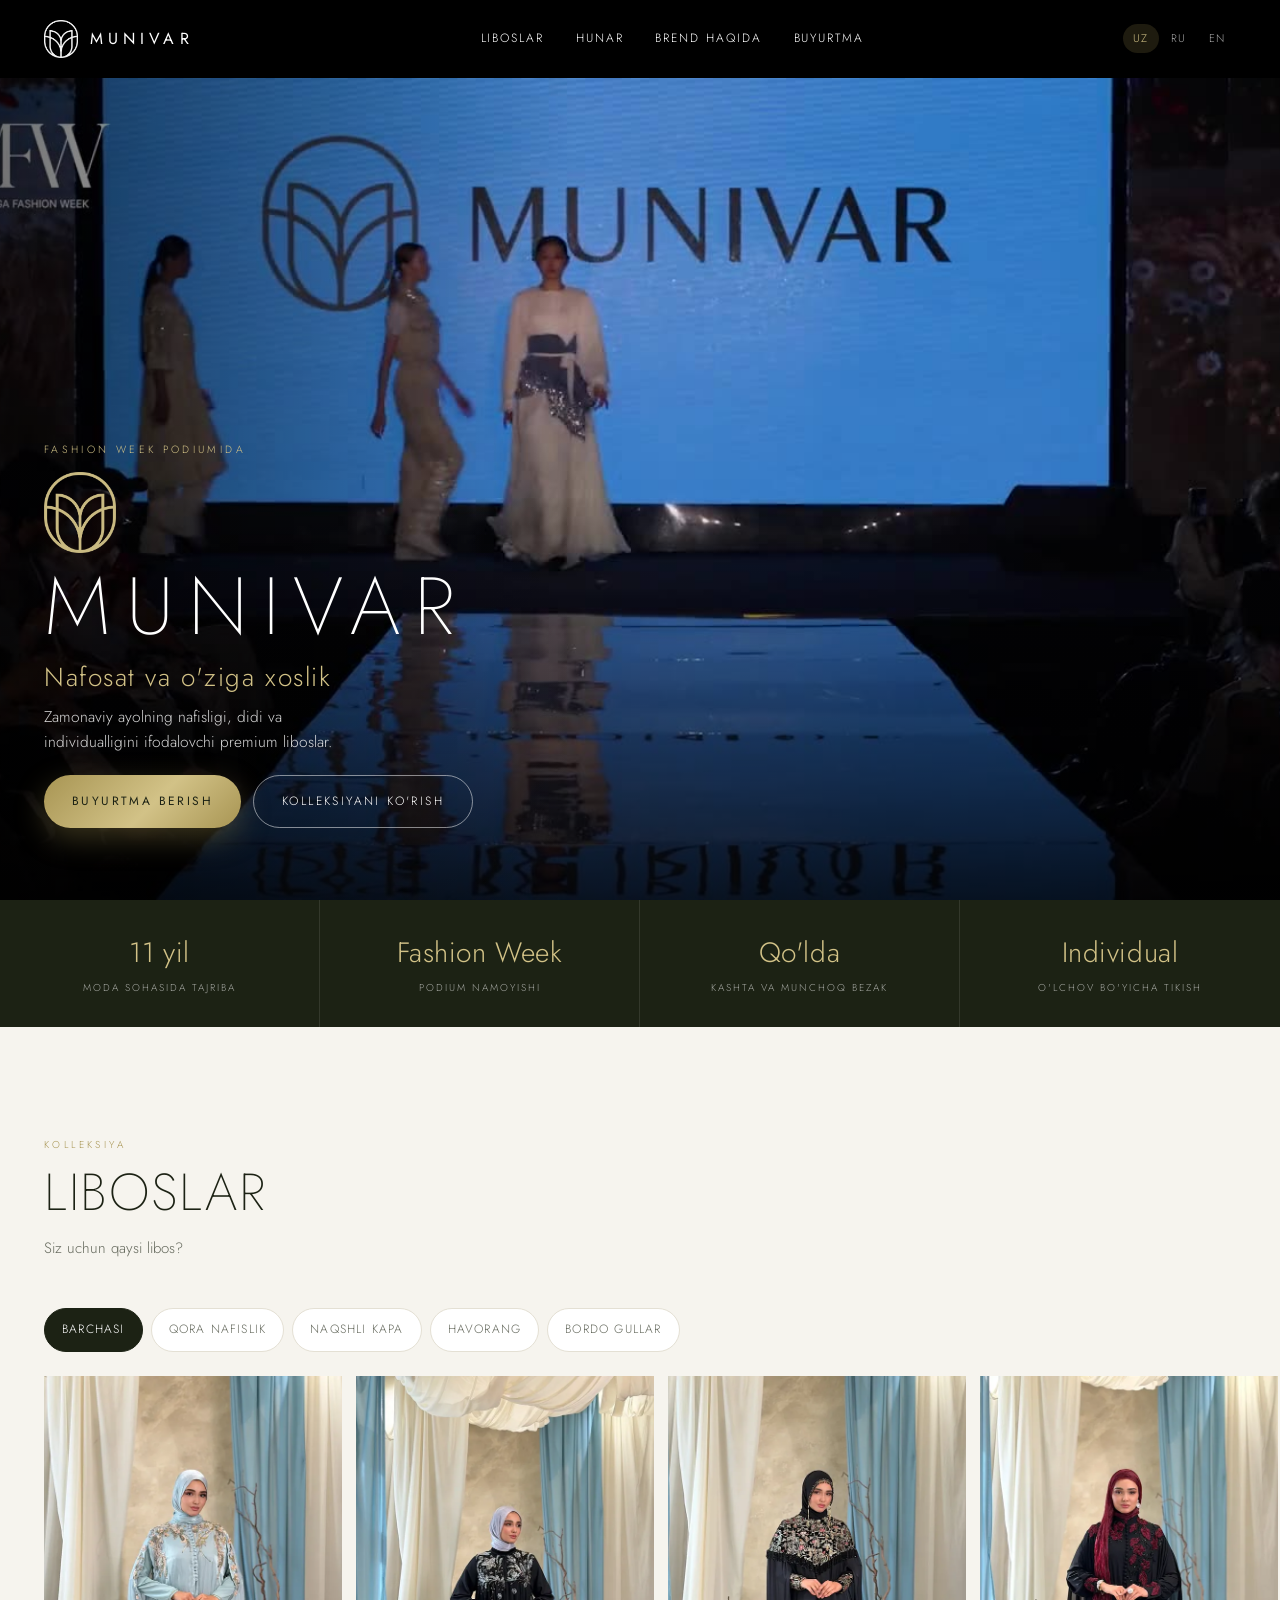
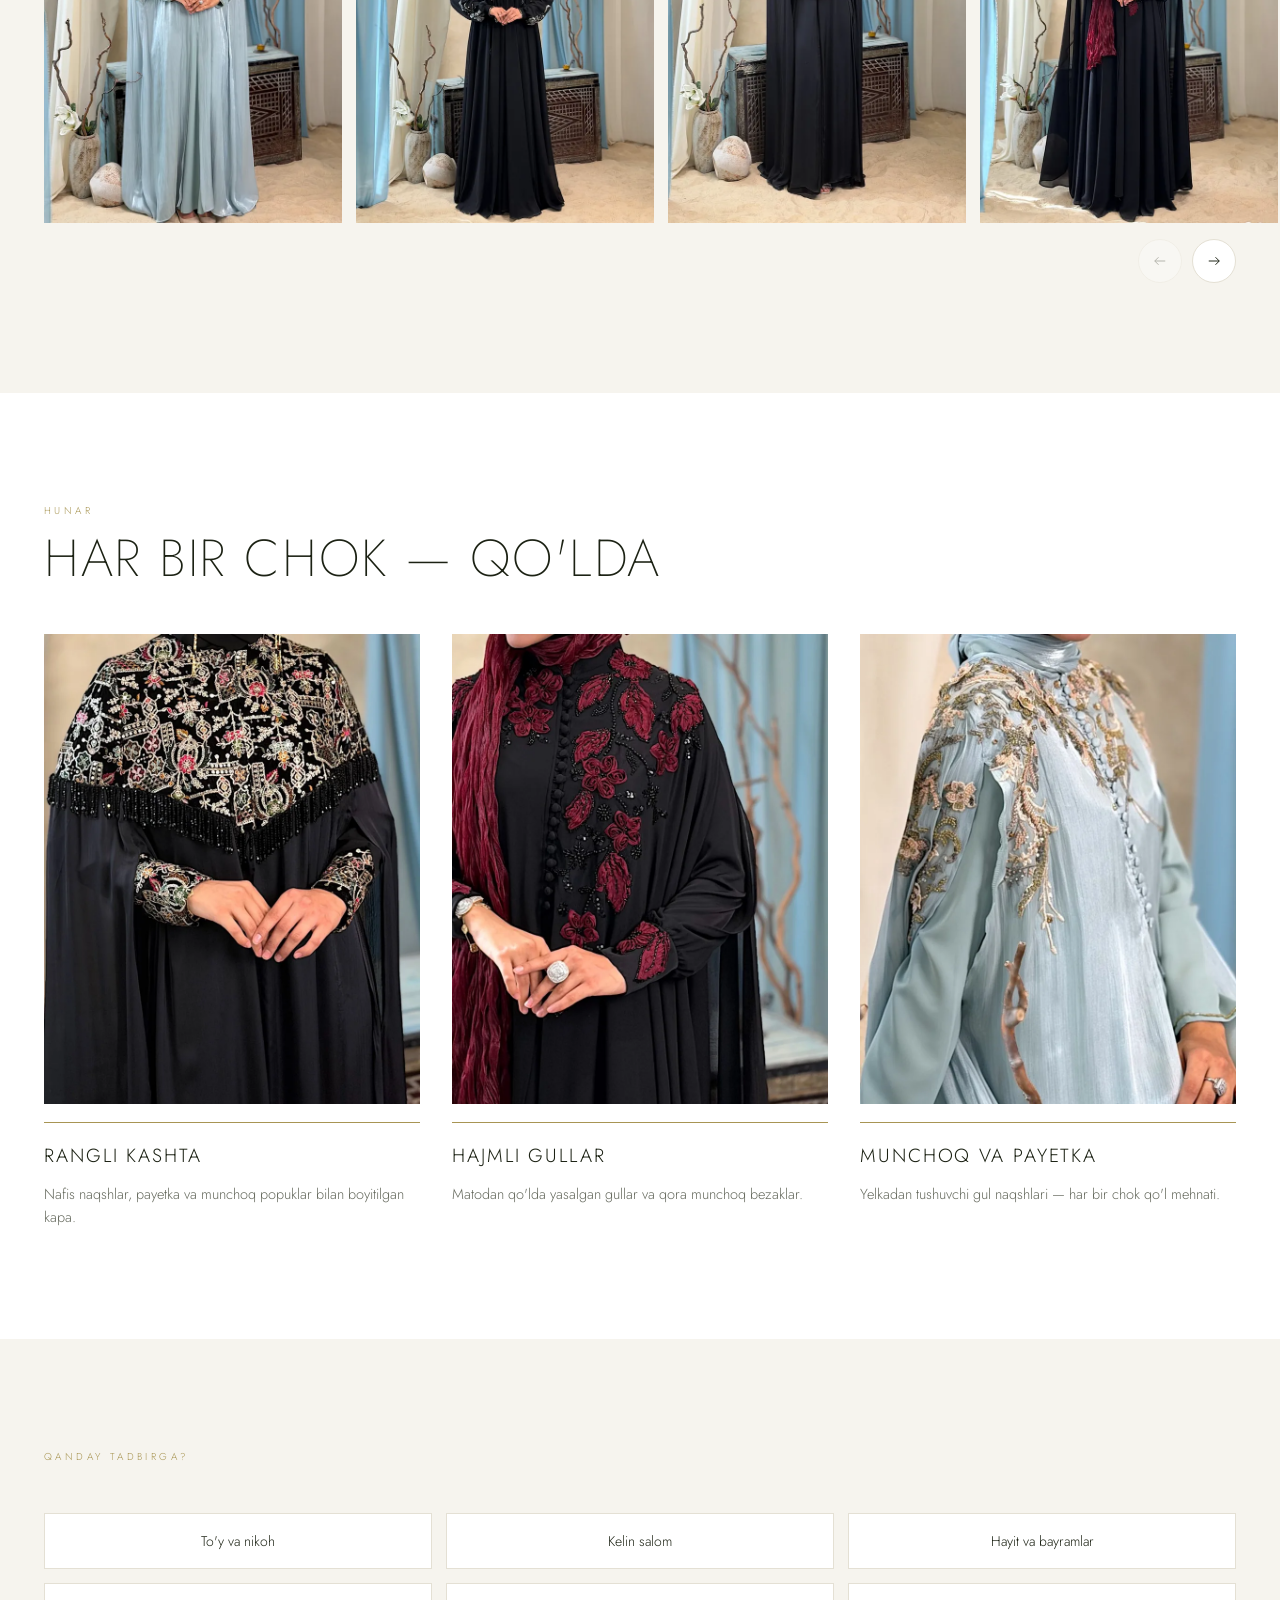
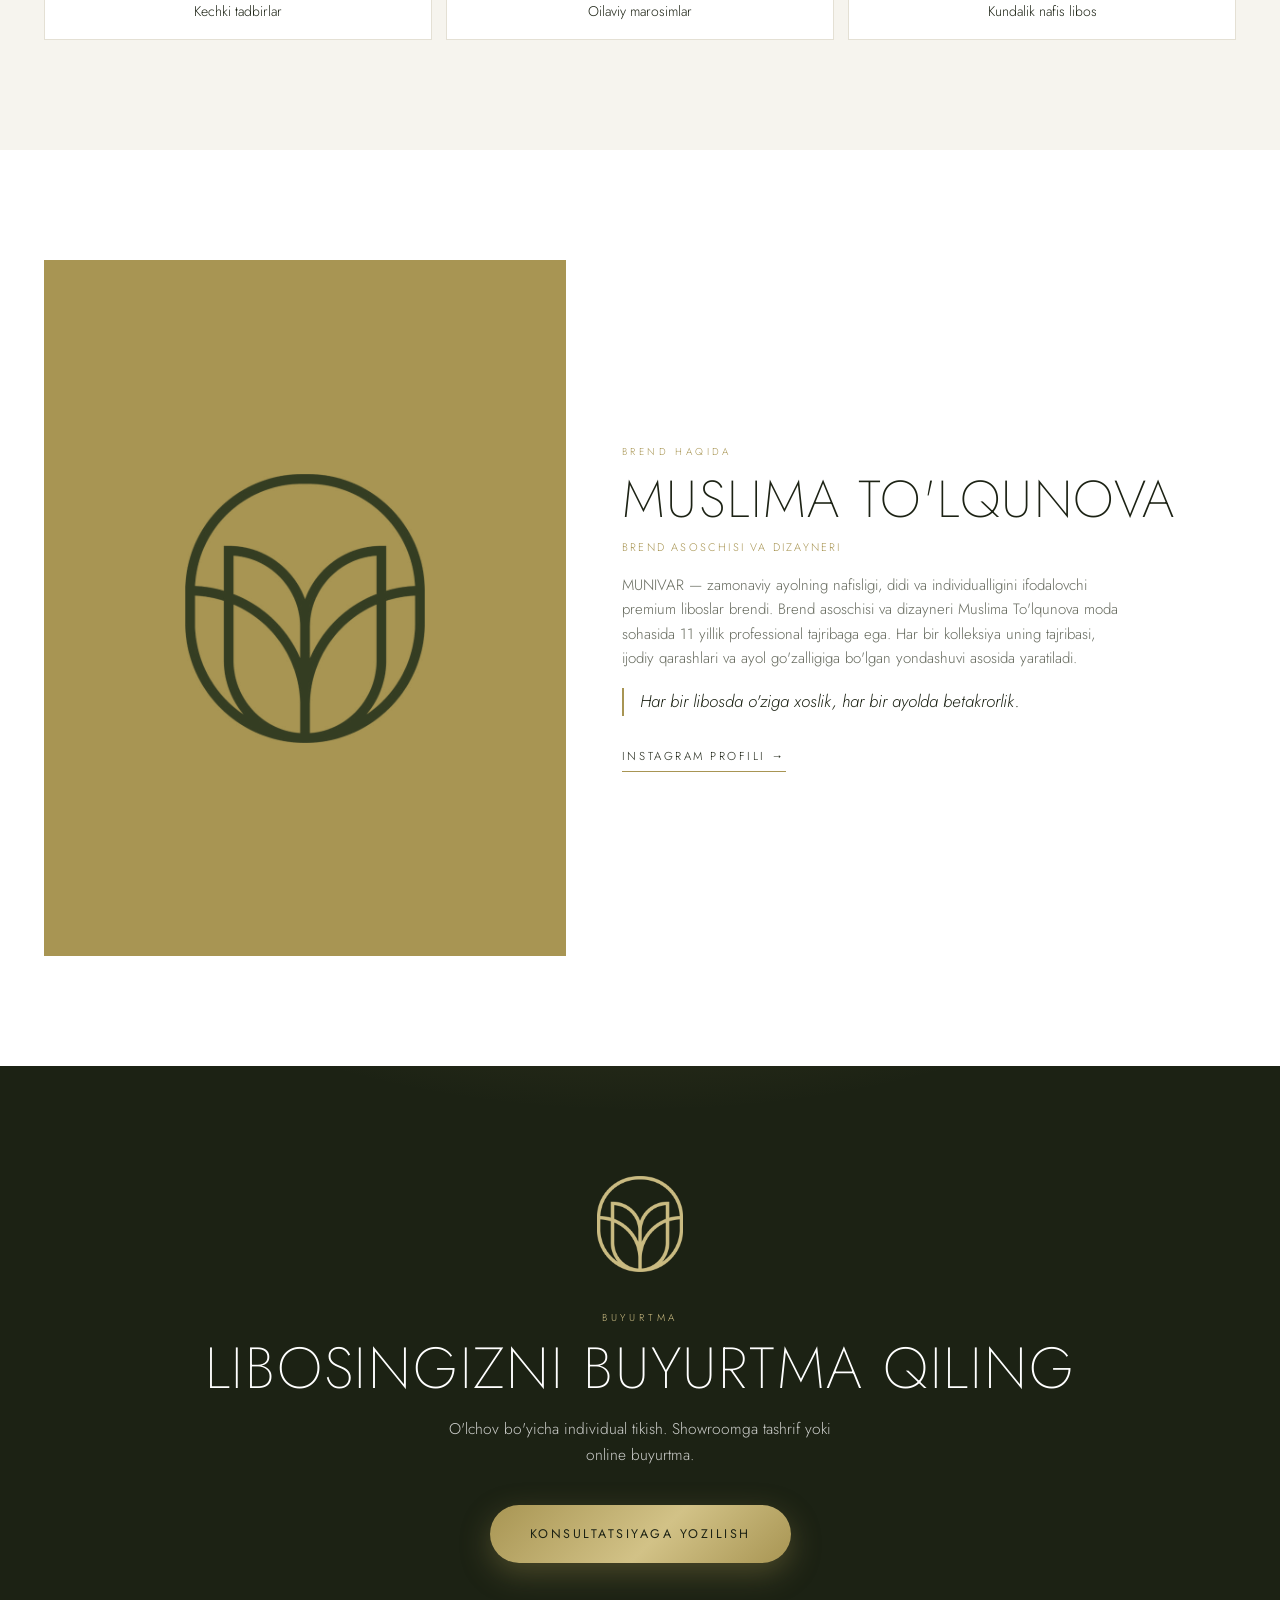
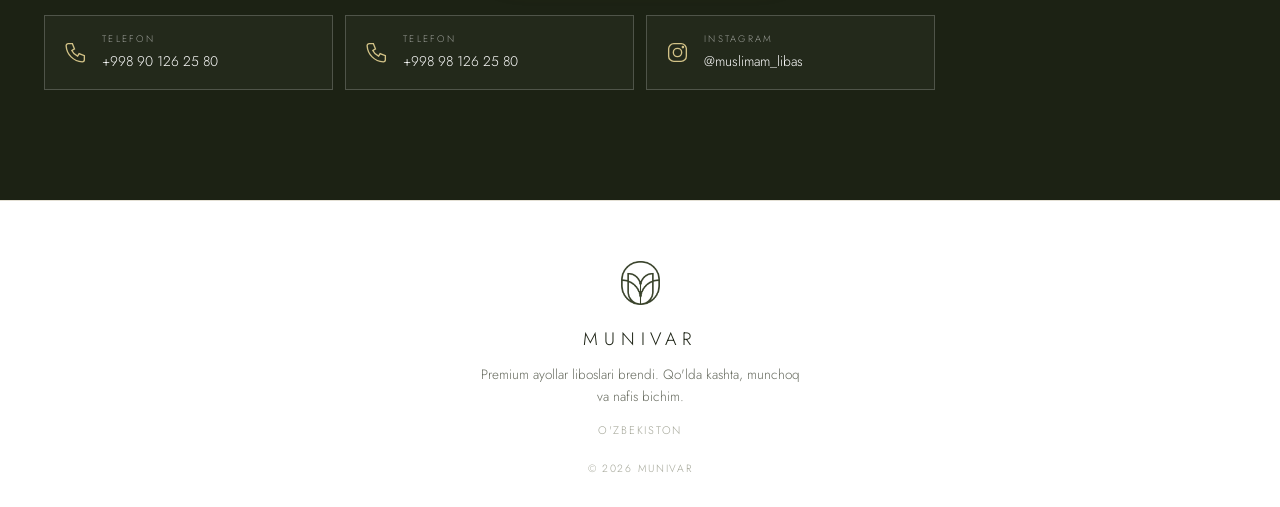
==== index.html @ ab5bb37d "MUNIVAR brand landing site Static site (uz/ru/en) with hero runway video, collection gallery, craft " ====
<!doctype html>
<html lang="uz">
<head>
<meta charset="utf-8">
<meta name="viewport" content="width=device-width, initial-scale=1, viewport-fit=cover">
<title>MUNIVAR — Nafosat va o'ziga xoslik</title>
<meta name="description" content="MUNIVAR — zamonaviy ayolning nafisligi, didi va individualligini ifodalovchi premium liboslar brendi.">
<meta name="theme-color" content="#1f2616">
<meta property="og:title" content="MUNIVAR — Nafosat va o'ziga xoslik">
<meta property="og:description" content="Premium ayollar liboslari brendi. Dizayner Muslima To'lqunova.">
<meta property="og:image" content="media/video/hero-poster.jpg">
<link rel="icon" href="media/brand/logo-square.jpg">
<link rel="preconnect" href="https://fonts.googleapis.com">
<link rel="preconnect" href="https://fonts.gstatic.com" crossorigin>
<link href="https://fonts.googleapis.com/css2?family=Jost:wght@200;300;400;500&display=swap" rel="stylesheet">
<link rel="stylesheet" href="assets/style.css">
</head>
<body>

<header class="nav nav--over" id="nav">
  <a class="nav__logo" href="#hero" aria-label="MUNIVAR"><span class="mark"></span><span class="nav__word">MUNIVAR</span></a>
  <nav class="nav__links" data-navlinks></nav>
  <div class="lang lang--desk" data-lang></div>
  <button class="burger" type="button" data-ui-aria="menu"><span></span><span></span><span></span></button>
</header>

<div class="drawer" id="drawer">
  <div data-navlinks></div>
  <div class="lang lang--drawer" data-lang></div>
  <div class="drawer__foot" data-socials></div>
</div>

<main>
  <section class="hero" id="hero">
    <div class="hero__poster" data-poster></div>
    <video muted playsinline loop preload="metadata" data-hero-video></video>
    <button class="hero__sound" type="button" data-ui-aria="sound">
      <svg class="snd-off" viewBox="0 0 24 24" fill="none" stroke="currentColor" stroke-width="1.4"><path d="M4 9h4l5-4v14l-5-4H4Z"/><path d="m17 9 4 6M21 9l-4 6"/></svg>
      <svg class="snd-on" viewBox="0 0 24 24" fill="none" stroke="currentColor" stroke-width="1.4"><path d="M4 9h4l5-4v14l-5-4H4Z"/><path d="M16.5 8.5a5 5 0 0 1 0 7M19 6a8.5 8.5 0 0 1 0 12"/></svg>
    </button>
    <div class="hero__body">
      <p class="hero__kicker rv" data-t="hero.kicker"></p>
      <h1 class="hero__title rv">
        <span class="hero__mark mark"></span>
        <span class="hero__brand">MUNIVAR</span>
        <em data-t="brand.tagline"></em>
      </h1>
      <p class="hero__lead rv" data-t="hero.lead"></p>
      <div class="hero__cta rv">
        <a class="btn btn--gold" href="#" data-open-order data-ui="order"></a>
        <a class="btn btn--ghost" href="#looks" data-ui="seeCollection"></a>
      </div>
    </div>
  </section>

  <section class="trust" data-trust></section>

  <section class="sec" id="stars" hidden>
    <div class="wrap sec__head rv">
      <p class="eyebrow" data-ui="starsEyebrow"></p>
      <h2 class="sec__title" data-ui="starsTitle"></h2>
    </div>
    <div class="stars" data-stars></div>
    <div class="rail-nav" data-for="stars"></div>
  </section>

  <section class="sec sec--tint" id="looks">
    <div class="wrap sec__head rv">
      <p class="eyebrow" data-ui="looksEyebrow"></p>
      <h2 class="sec__title" data-ui="looksTitle"></h2>
      <p class="sec__lead" data-ui="looksLead"></p>
    </div>
    <div class="lcats wrap rv" data-lcats></div>
    <div class="rail" data-looks></div>
    <div class="rail-nav" data-for="looks"></div>
    <p class="rail__hint wrap" data-ui="swipe"></p>
  </section>

  <section class="sec" id="craft">
    <div class="wrap">
      <div class="sec__head rv">
        <p class="eyebrow" data-ui="craftEyebrow"></p>
        <h2 class="sec__title" data-ui="craftTitle"></h2>
      </div>
      <div class="craft" data-craft></div>
    </div>
  </section>

  <section class="sec sec--tint">
    <div class="wrap">
      <div class="sec__head rv"><p class="eyebrow" data-ui="occEyebrow"></p></div>
      <ul class="occasions" data-occasions></ul>
    </div>
  </section>

  <section class="sec" id="reviews" hidden>
    <div class="wrap">
      <div class="sec__head rv">
        <p class="eyebrow" data-ui="revEyebrow"></p>
        <h2 class="sec__title" data-ui="revTitle"></h2>
      </div>
      <div class="reviews" data-reviews></div>
    </div>
  </section>

  <section class="sec" id="founder">
    <div class="wrap founder">
      <div class="founder__media rv" data-founder-photo></div>
      <div class="rv">
        <p class="eyebrow" data-ui="founderEyebrow"></p>
        <h2 class="sec__title" data-t="founder.name"></h2>
        <p class="founder__role" data-t="founder.role"></p>
        <p class="founder__bio" data-t="founder.bio"></p>
        <p class="founder__motto" data-t="founder.motto"></p>
        <a class="btn-line" target="_blank" rel="noopener" data-founder-ig data-ui="ig"></a>
      </div>
    </div>
  </section>

  <section class="order" id="order">
    <div class="wrap order__inner">
      <span class="order__mark mark rv"></span>
      <p class="order__eyebrow rv" data-ui="orderEyebrow"></p>
      <h2 class="order__title rv" data-ui="orderTitle"></h2>
      <p class="order__lead rv" data-ui="orderLead"></p>
      <a class="btn btn--gold btn--lg rv" href="#" data-open-order data-ui="consult"></a>
      <div class="chans" data-chans></div>
    </div>
  </section>
</main>

<footer class="foot wrap">
  <span class="foot__mark mark"></span>
  <p class="foot__logo">MUNIVAR</p>
  <p class="foot__desc" data-ui="footDesc"></p>
  <p class="foot__meta" data-ui="footMeta"></p>
  <p class="foot__copy">© <span data-year></span> MUNIVAR</p>
</footer>

<a class="cta-fab" href="#" data-open-order data-ui="order"></a>

<div class="modal" id="modal" hidden>
  <div class="modal__sheet" role="dialog" aria-modal="true" aria-labelledby="mTitle">
    <button class="modal__x" type="button" data-ui-aria="close">×</button>
    <p class="modal__eyebrow">MUNIVAR</p>
    <h3 class="modal__title" id="mTitle" data-ui="consult"></h3>
    <p class="modal__intro" data-ui="mIntro"></p>
    <form id="orderForm" novalidate>
      <fieldset class="field">
        <legend class="field__q" data-ui="qType"></legend>
        <div class="choice">
          <label class="choice__i"><input type="radio" name="type" value="online"><span data-ui="tOnline"></span></label>
          <label class="choice__i"><input type="radio" name="type" value="showroom"><span data-ui="tVisit"></span></label>
        </div>
      </fieldset>
      <label class="field"><span class="field__q" data-ui="qName"></span>
        <input class="field__in" name="name" autocomplete="name" data-ui-ph="pName">
      </label>
      <label class="field"><span class="field__q" data-ui="qPhone"></span>
        <span class="phone">
          <select class="phone__cc" name="cc">
            <option>+998</option><option>+7</option><option>+992</option><option>+996</option><option>+993</option><option>+994</option><option>+971</option><option>+966</option><option>+90</option><option>+1</option><option>+44</option><option>+49</option>
          </select>
          <input class="field__in phone__num" name="phone" type="tel" inputmode="tel" autocomplete="tel-national" placeholder="90 123 45 67">
        </span>
      </label>
      <input class="hp" name="website" tabindex="-1" autocomplete="off" aria-hidden="true">
      <button class="btn-send" type="submit" data-ui="send"></button>
      <p class="form__msg" aria-live="polite"></p>
      <p class="form__alt"><span data-ui="alt"></span> <a data-tel></a></p>
    </form>
  </div>
</div>

<script src="assets/content.js"></script>
<script src="assets/app.js"></script>
</body>
</html>
---- assets/style.css ----
:root{
  /* MUNIVAR logotipidan: oltin #a89553, zaytun #2f3920 */
  --ink:#1c2214; --ink-2:#2f3920; --paper:#fff; --paper-2:#f6f4ee; --line:#e4e0d4;
  --soft:#666a5e; --faint:#a3a597; --gold:#a89553; --gold-soft:#d2c287;
  --gold-grad:linear-gradient(135deg,var(--gold) 0%,var(--gold-soft) 55%,var(--gold) 100%);
  --nav-h:58px; --gut:18px; --ease:cubic-bezier(.22,.61,.36,1);
}
@media (min-width:900px){:root{--nav-h:78px;--gut:44px}}
*,::before,::after{box-sizing:border-box}
html{-webkit-text-size-adjust:100%;scroll-behavior:smooth;overflow-x:hidden}
body{margin:0;background:var(--paper);color:var(--ink);font-family:Jost,"Helvetica Neue",Arial,sans-serif;font-size:16px;line-height:1.62;font-weight:300;-webkit-font-smoothing:antialiased}
img,video{display:block;max-width:100%}
a{color:inherit;text-decoration:none}
button{font:inherit;color:inherit;background:none;border:0;cursor:pointer}
section[id]{scroll-margin-top:var(--nav-h)}
.wrap{padding-inline:var(--gut)}
.eyebrow{margin:0 0 12px;font-size:10px;letter-spacing:.34em;text-transform:uppercase;color:var(--gold)}

/* emblema — PNG maska, rangi currentColor */
.mark{display:inline-block;aspect-ratio:506/568;background:currentColor;-webkit-mask:url(../media/brand/mark.png) center/contain no-repeat;mask:url(../media/brand/mark.png) center/contain no-repeat}
.hp{position:absolute;left:-9999px;width:1px;height:1px;opacity:0}
[hidden]{display:none!important}

/* til tanlash */
.lang{display:flex;align-items:center;gap:2px}
.lang__o{padding:6px 10px;border-radius:999px;font-size:11px;letter-spacing:.14em;text-transform:uppercase;opacity:.65;transition:opacity .3s,background .3s}
.lang__o:hover{opacity:1}
.lang__o.is-on{opacity:1;background:rgba(168,149,83,.18);color:var(--gold)}
.nav--over .lang__o.is-on{color:var(--gold-soft)}
.lang--desk{flex:0 0 auto}
@media (max-width:899px){.lang--desk{display:none}}
.lang--drawer{margin-top:26px;gap:6px}
.lang--drawer .lang__o{font-size:12px;padding:8px 14px;border:1px solid var(--line)}

/* placeholder (rasm yo'q bo'lsa) */
.ph{position:relative;background:
  radial-gradient(120% 80% at 30% 20%,rgba(210,194,135,.35),transparent 60%),
  linear-gradient(160deg,#3a4428 0%,#1c2214 100%);overflow:hidden}
.ph::after{content:attr(data-label);position:absolute;inset:auto 0 14px;text-align:center;font-size:10px;letter-spacing:.26em;text-transform:uppercase;color:rgba(210,194,135,.7)}
.ph.has-img::after{display:none}
.ph>img{width:100%;height:100%;object-fit:cover}
.ph--portrait{aspect-ratio:3/4}

/* NAV */
.nav{position:fixed;inset:0 0 auto;height:var(--nav-h);z-index:100;display:flex;align-items:center;justify-content:space-between;padding-inline:var(--gut);transition:background .4s var(--ease),color .4s var(--ease),border-color .4s;border-bottom:1px solid transparent}
.nav--over{color:#fff}
.nav--solid{background:rgba(255,255,255,.95);-webkit-backdrop-filter:blur(14px);backdrop-filter:blur(14px);border-bottom-color:var(--line);color:var(--ink)}
body.menu-open .nav{background:var(--paper);color:var(--ink)}
.nav__logo{display:flex;align-items:center;gap:12px;font-size:15px;letter-spacing:.32em;font-weight:400;white-space:nowrap;margin-right:28px}
.nav__logo .mark{height:30px}
.nav--solid .nav__logo .mark{color:var(--ink-2)}
@media (min-width:900px){.nav__logo .mark{height:38px}.nav__logo{font-size:16px}}
.nav__links{display:none}
@media (min-width:900px){
  .nav__links{display:flex;gap:32px;font-size:12px;letter-spacing:.16em;text-transform:uppercase;margin-inline:auto;white-space:nowrap}
  .nav__links a{position:relative;padding-block:4px}
  .nav__links a::after{content:"";position:absolute;left:0;bottom:0;width:100%;height:1px;background:var(--gold);transform:scaleX(0);transform-origin:right;transition:transform .45s var(--ease)}
  .nav__links a:hover::after{transform:scaleX(1);transform-origin:left}
}
.burger{width:26px;height:16px;position:relative}
@media (min-width:900px){.burger{display:none}}
.burger span{position:absolute;left:0;width:100%;height:1.4px;background:currentColor;transition:transform .4s var(--ease),opacity .3s}
.burger span:nth-child(1){top:0}.burger span:nth-child(2){top:7px}.burger span:nth-child(3){top:14px}
body.menu-open .burger span:nth-child(1){transform:translateY(7px) rotate(45deg)}
body.menu-open .burger span:nth-child(2){opacity:0}
body.menu-open .burger span:nth-child(3){transform:translateY(-7px) rotate(-45deg)}
.drawer{position:fixed;inset:0;z-index:98;background:var(--paper);padding:calc(var(--nav-h) + 36px) var(--gut) 36px;display:flex;flex-direction:column;gap:2px;transform:translateY(-100%);transition:transform .55s var(--ease);visibility:hidden}
body.menu-open .drawer{transform:none;visibility:visible}
body.menu-open{overflow:hidden}
.drawer [data-navlinks]{display:flex;flex-direction:column}
.drawer [data-navlinks] a{font-size:25px;letter-spacing:.05em;text-transform:uppercase;font-weight:300;padding-block:15px;border-bottom:1px solid var(--line)}
.drawer__foot{margin-top:auto;display:flex;flex-wrap:wrap;gap:20px}
.drawer__foot a{font-size:10.5px;letter-spacing:.22em;text-transform:uppercase;color:var(--soft)}

/* HERO */
.hero{position:relative;min-height:100svh;overflow:hidden;background:#000;display:flex}
.hero__poster,.hero video{position:absolute;inset:0;width:100%;height:100%;object-fit:cover;object-position:50% 0;background-position:50% 0!important}
/* kompyuterda: video menyu ostidan boshlanadi, modellarning boshi kesilmaydi */
@media (min-width:761px){
  .hero__poster,.hero video{top:var(--nav-h);height:calc(100% - var(--nav-h))}
}
.hero video{z-index:1;opacity:0;transition:opacity 1.2s var(--ease)}
.hero video.ready{opacity:1}
.hero::after{content:"";position:absolute;inset:0;z-index:2;pointer-events:none;background:linear-gradient(rgba(0,0,0,.35) 0%,rgba(0,0,0,0) 16%,rgba(0,0,0,.1) 50%,rgba(0,0,0,.85) 100%)}
@media (min-width:761px){.hero::after{background:linear-gradient(90deg,rgba(0,0,0,.55) 0%,rgba(0,0,0,0) 45%),linear-gradient(rgba(0,0,0,0) 55%,rgba(0,0,0,.8) 100%)}}
.hero__body{position:relative;z-index:3;color:#fff;margin-top:auto;padding:0 var(--gut) clamp(38px,8vh,84px);width:100%}
.hero__kicker{margin:0 0 14px;font-size:10.5px;letter-spacing:.32em;text-transform:uppercase;color:var(--gold-soft)}
.hero__title{margin:0;line-height:1;font-weight:200}
.hero__mark{display:block;height:clamp(58px,9vw,96px);margin-bottom:18px;color:var(--gold-soft)}
.hero__brand{display:block;font-size:clamp(40px,9vw,92px);letter-spacing:.18em;text-transform:uppercase}
.hero__title em{display:block;font-style:normal;font-weight:300;font-size:clamp(15px,2.6vw,26px);letter-spacing:.06em;margin-top:.7em;color:var(--gold-soft)}
.hero__lead{margin:20px 0 0;max-width:34ch;font-size:15.5px;color:rgba(255,255,255,.84)}
.hero__cta{display:flex;flex-wrap:wrap;gap:12px;margin-top:28px}
.hero__sound{position:absolute;z-index:4;right:var(--gut);top:calc(var(--nav-h) + 16px);width:42px;height:42px;display:none;place-items:center;border:1px solid rgba(255,255,255,.45);border-radius:50%;color:#fff;background:rgba(0,0,0,.28);-webkit-backdrop-filter:blur(6px);backdrop-filter:blur(6px);transition:border-color .3s,background .3s}
.hero__sound.show{display:grid}
.hero__sound:hover{border-color:#fff;background:rgba(0,0,0,.45)}
.hero__sound svg{width:20px;height:20px}
.hero__sound .snd-on{display:none}
.hero__sound.is-on .snd-off{display:none}
.hero__sound.is-on .snd-on{display:block}

/* BUTTONS */
.btn{display:inline-flex;align-items:center;justify-content:center;font-size:12px;letter-spacing:.2em;text-transform:uppercase;padding:16px 28px;border-radius:999px;transition:transform .35s var(--ease),box-shadow .35s,border-color .3s}
.btn--gold{background:var(--gold-grad);color:#1c2214;font-weight:400;box-shadow:0 10px 30px rgba(168,149,83,.34)}
.btn--gold:hover{transform:translateY(-2px);box-shadow:0 16px 40px rgba(168,149,83,.44)}
.btn--ghost{border:1px solid rgba(255,255,255,.5);color:#fff}
.btn--ghost:hover{border-color:#fff}
.btn--lg{padding:19px 40px;font-size:12.5px}
.btn-line{display:inline-block;font-size:11.5px;letter-spacing:.22em;text-transform:uppercase;border-bottom:1px solid var(--gold);padding-bottom:6px}

/* TRUST */
.trust{display:grid;grid-template-columns:repeat(2,1fr);background:var(--ink);color:#fff}
@media (min-width:760px){.trust{grid-template-columns:repeat(4,1fr)}}
.trust__i{padding:22px 14px;text-align:center;border-right:1px solid rgba(255,255,255,.1);border-bottom:1px solid rgba(255,255,255,.1)}
@media (min-width:760px){.trust__i{border-bottom:0;padding:30px 16px}}
.trust__i:last-child{border-right:0}
.trust__n{display:block;font-size:clamp(19px,4.6vw,28px);font-weight:300;color:var(--gold-soft);letter-spacing:.02em}
.trust__l{display:block;margin-top:5px;font-size:10px;letter-spacing:.2em;text-transform:uppercase;color:rgba(255,255,255,.6)}

/* SECTIONS */
.sec{padding-block:clamp(52px,9vw,110px)}
.sec--tint{background:var(--paper-2)}
.sec__head{margin-bottom:clamp(24px,4.5vw,48px)}
.sec__title{margin:0;font-weight:200;text-transform:uppercase;letter-spacing:.03em;font-size:clamp(26px,6.6vw,52px);line-height:1.06}
.sec__lead{margin:16px 0 0;max-width:min(50ch,100%);color:var(--soft);font-size:15px}

/* RAILS */
.rail,.stars{display:flex;overflow-x:auto;scroll-snap-type:x mandatory;overscroll-behavior-x:contain;padding-inline:var(--gut);scrollbar-width:none}
.rail::-webkit-scrollbar,.stars::-webkit-scrollbar{display:none}
.rail{gap:8px}
.rail__item{flex:0 0 74%;scroll-snap-align:center}
@media (min-width:700px){.rail__item{flex-basis:38%}.rail{gap:14px}}
@media (min-width:1180px){.rail__item{flex-basis:25%}}
.rail__item:last-child,.star:last-child{margin-right:var(--gut)}
.rail__item[hidden]{display:none}
.rail__media{position:relative;overflow:hidden;aspect-ratio:2/3;cursor:zoom-in}
.rail__media img{transition:transform 1.2s var(--ease)}
.rail__item:hover img{transform:scale(1.05)}
.rail__hint{margin:16px 0 0;font-size:10px;letter-spacing:.24em;text-transform:uppercase;color:var(--faint)}
.rail-nav{display:none}
@media (hover:hover) and (pointer:fine){
  .rail-nav{display:flex;gap:10px;justify-content:flex-end;padding-inline:var(--gut);margin-top:16px}
  .rail-nav__b{width:44px;height:44px;display:grid;place-items:center;border:1px solid var(--line);border-radius:50%;background:var(--paper);transition:border-color .3s,color .3s,opacity .3s}
  .rail-nav__b svg{width:18px;height:18px}
  .rail-nav__b:hover:not(:disabled){border-color:var(--gold);color:var(--gold)}
  .rail-nav__b:disabled{opacity:.3;cursor:default}
  .rail__hint{display:none}
}

/* STARS */
.stars{gap:10px;align-items:stretch}
.star{flex:0 0 82%;scroll-snap-align:center;background:var(--paper);border:1px solid var(--line);padding:18px 18px 16px;display:flex;flex-direction:column;gap:11px;transition:border-color .35s var(--ease)}
@media (min-width:700px){.star{flex-basis:44%}.stars{gap:14px}}
@media (min-width:1180px){.star{flex-basis:30%}}
.star:hover{border-color:var(--gold)}
.star__top{display:flex;align-items:center;gap:12px}
.star__ava{width:52px;height:52px;flex:0 0 auto;border-radius:50%;box-shadow:0 0 0 2px var(--paper),0 0 0 3px var(--gold)}
.star__ava::after{display:none}
.star__name{margin:0;font-size:14.5px;font-weight:400;letter-spacing:.04em}
.star__role{margin:2px 0 0;font-size:11.5px;color:var(--soft)}
.star__quote{margin:0;font-size:14.5px;line-height:1.5;quotes:"«" "»"}
.star__quote::before{content:open-quote;color:var(--gold)}
.star__quote::after{content:close-quote;color:var(--gold)}
.star__ig{margin-top:auto;font-size:12px;color:var(--gold);letter-spacing:.04em}

/* CATEGORIES */
.lcats{display:flex;gap:8px;margin-bottom:22px;overflow-x:auto;scrollbar-width:none;padding-bottom:2px}
.lcats::-webkit-scrollbar{display:none}
.lcat{flex:0 0 auto;padding:11px 17px;border:1px solid var(--line);border-radius:999px;background:var(--paper);color:var(--soft);font-size:12px;letter-spacing:.1em;text-transform:uppercase;white-space:nowrap;transition:border-color .3s,color .3s,background .3s}
.lcat:hover{border-color:var(--gold);color:var(--ink)}
.lcat.is-on{background:var(--ink);border-color:var(--ink);color:#fff}

/* CRAFT */
.craft{display:grid;gap:28px}
@media (min-width:760px){.craft{grid-template-columns:repeat(3,1fr);gap:32px}}
.craft__media{overflow:hidden;margin-bottom:18px;aspect-ratio:4/5}
.craft__media img{transition:transform 1.1s var(--ease)}
.craft__i:hover .craft__media img{transform:scale(1.04)}
.craft__i h3{margin:0 0 10px;padding-top:18px;border-top:1px solid var(--gold);font-size:19px;font-weight:300;letter-spacing:.1em;text-transform:uppercase}
.craft__i p{margin:0;color:var(--soft);font-size:14.5px}

/* OCCASIONS */
.occasions{list-style:none;margin:0;padding:0;display:grid;grid-template-columns:repeat(2,1fr);gap:10px}
@media (min-width:760px){.occasions{grid-template-columns:repeat(3,1fr);gap:14px}}
.occasions li{padding:16px 14px;text-align:center;background:var(--paper);border:1px solid var(--line);font-size:14px;transition:border-color .3s,color .3s}
.occasions li:hover{border-color:var(--gold);color:var(--gold)}

/* REVIEWS */
.reviews{display:grid;gap:18px}
@media (min-width:900px){.reviews{grid-template-columns:repeat(3,1fr);gap:24px}}
.review{margin:0;padding:24px 22px;background:var(--paper-2);border-left:2px solid var(--gold)}
.review blockquote{margin:0;font-size:14.5px;line-height:1.6}
.review figcaption{margin-top:14px;font-size:11px;letter-spacing:.16em;text-transform:uppercase;color:var(--soft)}

/* FOUNDER */
.founder{display:grid;gap:26px;align-items:center}
@media (min-width:900px){.founder{grid-template-columns:.85fr 1fr;gap:56px}}
.founder__role{margin:12px 0 0;font-size:11px;letter-spacing:.2em;text-transform:uppercase;color:var(--gold)}
.founder__bio{margin:16px 0 18px;max-width:min(56ch,100%);color:var(--soft);font-size:15px}
.founder__motto{margin:0 0 26px;padding-left:16px;border-left:2px solid var(--gold);font-size:17px;font-style:italic;max-width:44ch}
.founder__media>img,.founder__media .ph{width:100%;aspect-ratio:3/4;object-fit:cover}
.founder__emblem{aspect-ratio:3/4;display:grid;place-items:center;background:var(--gold);color:var(--ink-2)}
.founder__emblem .mark{width:46%}

/* ORDER */
.order{position:relative;background:var(--ink);color:#fff;padding-block:clamp(54px,9vw,110px);overflow:hidden}
.order::before{content:"";position:absolute;inset:-40% -10% auto;height:120%;pointer-events:none;background:radial-gradient(60% 55% at 50% 0%,rgba(168,149,83,.3) 0%,rgba(168,149,83,0) 70%)}
.order__inner{position:relative;z-index:1;text-align:center}
.order__mark{height:64px;margin:0 auto 24px;color:var(--gold-soft)}
@media (min-width:760px){.order__mark{height:96px;margin-bottom:30px}}
.order__eyebrow{margin:0 0 12px;font-size:10px;letter-spacing:.38em;text-transform:uppercase;color:var(--gold-soft)}
.order__title{margin:0;font-weight:200;text-transform:uppercase;font-size:clamp(27px,7.4vw,58px);line-height:1.04;letter-spacing:.03em}
.order__lead{margin:18px auto 0;max-width:44ch;font-size:15.5px;color:rgba(255,255,255,.78)}
.order .btn--gold{margin-top:clamp(26px,4.6vw,38px)}
.chans{display:grid;gap:10px;margin-top:clamp(32px,5.5vw,52px);grid-template-columns:1fr}
@media (min-width:560px){.chans{grid-template-columns:repeat(2,1fr);gap:12px}}
@media (min-width:1000px){.chans{grid-template-columns:repeat(4,1fr)}}
.chan{display:flex;align-items:center;gap:14px;text-align:left;padding:16px 18px;border:1px solid rgba(255,255,255,.2);background:rgba(255,255,255,.03);transition:border-color .35s,background .35s,transform .35s}
.chan:hover{border-color:var(--gold);background:rgba(168,149,83,.08);transform:translateY(-2px)}
.chan__i{flex:0 0 auto;width:25px;height:25px;color:var(--gold-soft)}
.chan__i svg{width:100%;height:100%}
.chan__t{display:grid;gap:3px;min-width:0}
.chan__k{font-size:9.5px;letter-spacing:.24em;text-transform:uppercase;color:rgba(255,255,255,.55)}
.chan__v{font-size:14px;white-space:nowrap;overflow:hidden;text-overflow:ellipsis}

/* FOOTER */
.foot{padding-block:clamp(34px,6vw,60px) 30px;border-top:1px solid var(--line);text-align:center}
.foot__mark{height:44px;color:var(--ink-2);margin-bottom:12px}
.foot__logo{margin:0 0 10px;font-size:18px;letter-spacing:.32em;font-weight:300}
.foot__desc{margin:0 auto;max-width:40ch;font-size:13.5px;color:var(--soft)}
.foot__meta{margin:14px 0 0;font-size:11px;letter-spacing:.16em;text-transform:uppercase;color:var(--faint)}
.foot__copy{margin:20px 0 0;font-size:10.5px;letter-spacing:.16em;text-transform:uppercase;color:var(--faint)}

/* FAB */
.cta-fab{position:fixed;right:var(--gut);bottom:16px;z-index:90;background:var(--gold-grad);color:#1c2214;font-weight:400;font-size:11.5px;letter-spacing:.18em;text-transform:uppercase;padding:15px 24px;border-radius:999px;box-shadow:0 12px 32px rgba(168,149,83,.4);transition:transform .4s var(--ease),opacity .4s;opacity:0;pointer-events:none}
.cta-fab.show{opacity:1;pointer-events:auto}
.cta-fab:hover{transform:translateY(-2px)}
body.menu-open .cta-fab,body.modal-open .cta-fab{opacity:0;pointer-events:none}

/* MODAL */
.modal{position:fixed;inset:0;z-index:200;background:rgba(10,9,11,.66);display:grid;place-items:end center;opacity:0;pointer-events:none;transition:opacity .35s var(--ease)}
@media (min-width:760px){.modal{align-items:center;padding:32px 16px}}
.modal.on{opacity:1;pointer-events:auto}
.modal[hidden]{display:none}
.modal__sheet{position:relative;width:100%;max-width:520px;max-height:92svh;overflow-y:auto;background:var(--paper);padding:30px var(--gut) calc(30px + env(safe-area-inset-bottom));transform:translateY(24px);transition:transform .45s var(--ease)}
@media (min-width:760px){.modal__sheet{padding:42px 40px}}
.modal.on .modal__sheet{transform:none}
.modal__x{position:absolute;top:10px;right:10px;width:42px;height:42px;font-size:26px;font-weight:200;opacity:.5}
.modal__x:hover{opacity:1}
.modal__eyebrow{margin:0 0 10px;font-size:9px;letter-spacing:.3em;text-transform:uppercase;color:var(--gold)}
.modal__title{margin:0 0 12px;font-weight:200;text-transform:uppercase;font-size:clamp(21px,5.4vw,32px);line-height:1.08}
.modal__intro{margin:0 0 10px;font-size:14.5px;color:var(--soft)}
.modal__showroom{margin:0 0 26px;padding:12px 14px;background:var(--paper-2);font-size:13.5px;color:var(--soft)}
.field{display:block;border:0;padding:0;margin:0 0 22px}
.field__q{display:block;margin:0 0 10px;padding:0;font-size:11px;letter-spacing:.14em;text-transform:uppercase;font-weight:400}
.field__in{width:100%;font:inherit;font-size:15px;color:var(--ink);background:transparent;border:0;border-bottom:1px solid var(--line);padding:9px 0;border-radius:0;transition:border-color .3s}
.field__in::placeholder{color:var(--faint)}
.field__in:focus{outline:none;border-bottom-color:var(--gold)}
.err{animation:errShake .32s var(--ease)}
.field__in.err,.phone__cc.err{border-bottom:2px solid #c62828;background:#fdf2f2}
.choice.err .choice__i span{border-color:#c62828;background:#fdf2f2}
@keyframes errShake{0%,100%{transform:none}25%{transform:translateX(-4px)}75%{transform:translateX(4px)}}
.choice{display:grid;gap:8px}
@media (min-width:520px){.choice{grid-template-columns:repeat(2,1fr)}}
.choice__i{position:relative;display:block;cursor:pointer}
.choice__i input{position:absolute;opacity:0;width:0;height:0}
.choice__i span{display:block;text-align:center;font-size:13.5px;padding:13px 12px;border:1px solid var(--line);transition:border-color .3s,background .3s,color .3s}
.choice__i input:checked+span{background:var(--ink);color:#fff;border-color:var(--ink)}
.choice__i input:focus-visible+span{outline:2px solid var(--gold);outline-offset:2px}
.phone{display:flex;gap:10px}
.phone__cc{flex:0 0 auto;font:inherit;font-size:15px;color:var(--ink);background:transparent;border:0;border-bottom:1px solid var(--line);padding:9px 6px 9px 0;border-radius:0;cursor:pointer}
.phone__num{flex:1 1 auto;min-width:0}
.btn-send{width:100%;margin-top:6px;padding:17px 20px;background:var(--gold-grad);color:#1c2214;font-size:12px;letter-spacing:.2em;text-transform:uppercase;font-weight:400;transition:opacity .3s}
.btn-send[disabled]{opacity:.55;pointer-events:none}
.form__msg{margin:14px 0 0;font-size:13.5px;min-height:1.2em}
.form__msg.ok{color:#1c6b3f}.form__msg.err{color:#b3261e;animation:none}
.form__alt{margin:20px 0 0;text-align:center;font-size:12.5px;color:var(--soft)}
.form__alt a{border-bottom:1px solid var(--line);padding-bottom:3px}

/* LIGHTBOX */
.lb{position:fixed;inset:0;z-index:210;background:rgba(10,9,11,.94);display:grid;place-items:center;opacity:0;pointer-events:none;transition:opacity .3s}
.lb.on{opacity:1;pointer-events:auto}
.lb img{max-width:92vw;max-height:88svh;object-fit:contain}
.lb button{position:absolute;color:#fff;font-size:30px;font-weight:200;width:52px;height:52px;opacity:.7}
.lb button:hover{opacity:1}
.lb__x{top:10px;right:10px}.lb__p{left:6px;top:50%;transform:translateY(-50%)}.lb__n{right:6px;top:50%;transform:translateY(-50%)}

/* REVEAL */
.rv{opacity:0;transform:translateY(22px);transition:opacity .85s var(--ease),transform .85s var(--ease)}
.rv.in{opacity:1;transform:none}
@media (prefers-reduced-motion:reduce){
  *{animation:none!important;transition:none!important}
  .rv{opacity:1;transform:none}
  html{scroll-behavior:auto}
}

/* kompyuter: hero matni ekran balandligiga moslashadi (videoni kamroq yopadi) */
@media (min-width:761px){
  .hero__mark{height:min(96px,9vh);margin-bottom:12px}
  .hero__brand{font-size:min(92px,9vh)}
  .hero__title em{font-size:min(26px,3.2vh)}
  .hero__lead{margin-top:14px}
  .hero__cta{margin-top:20px}
}
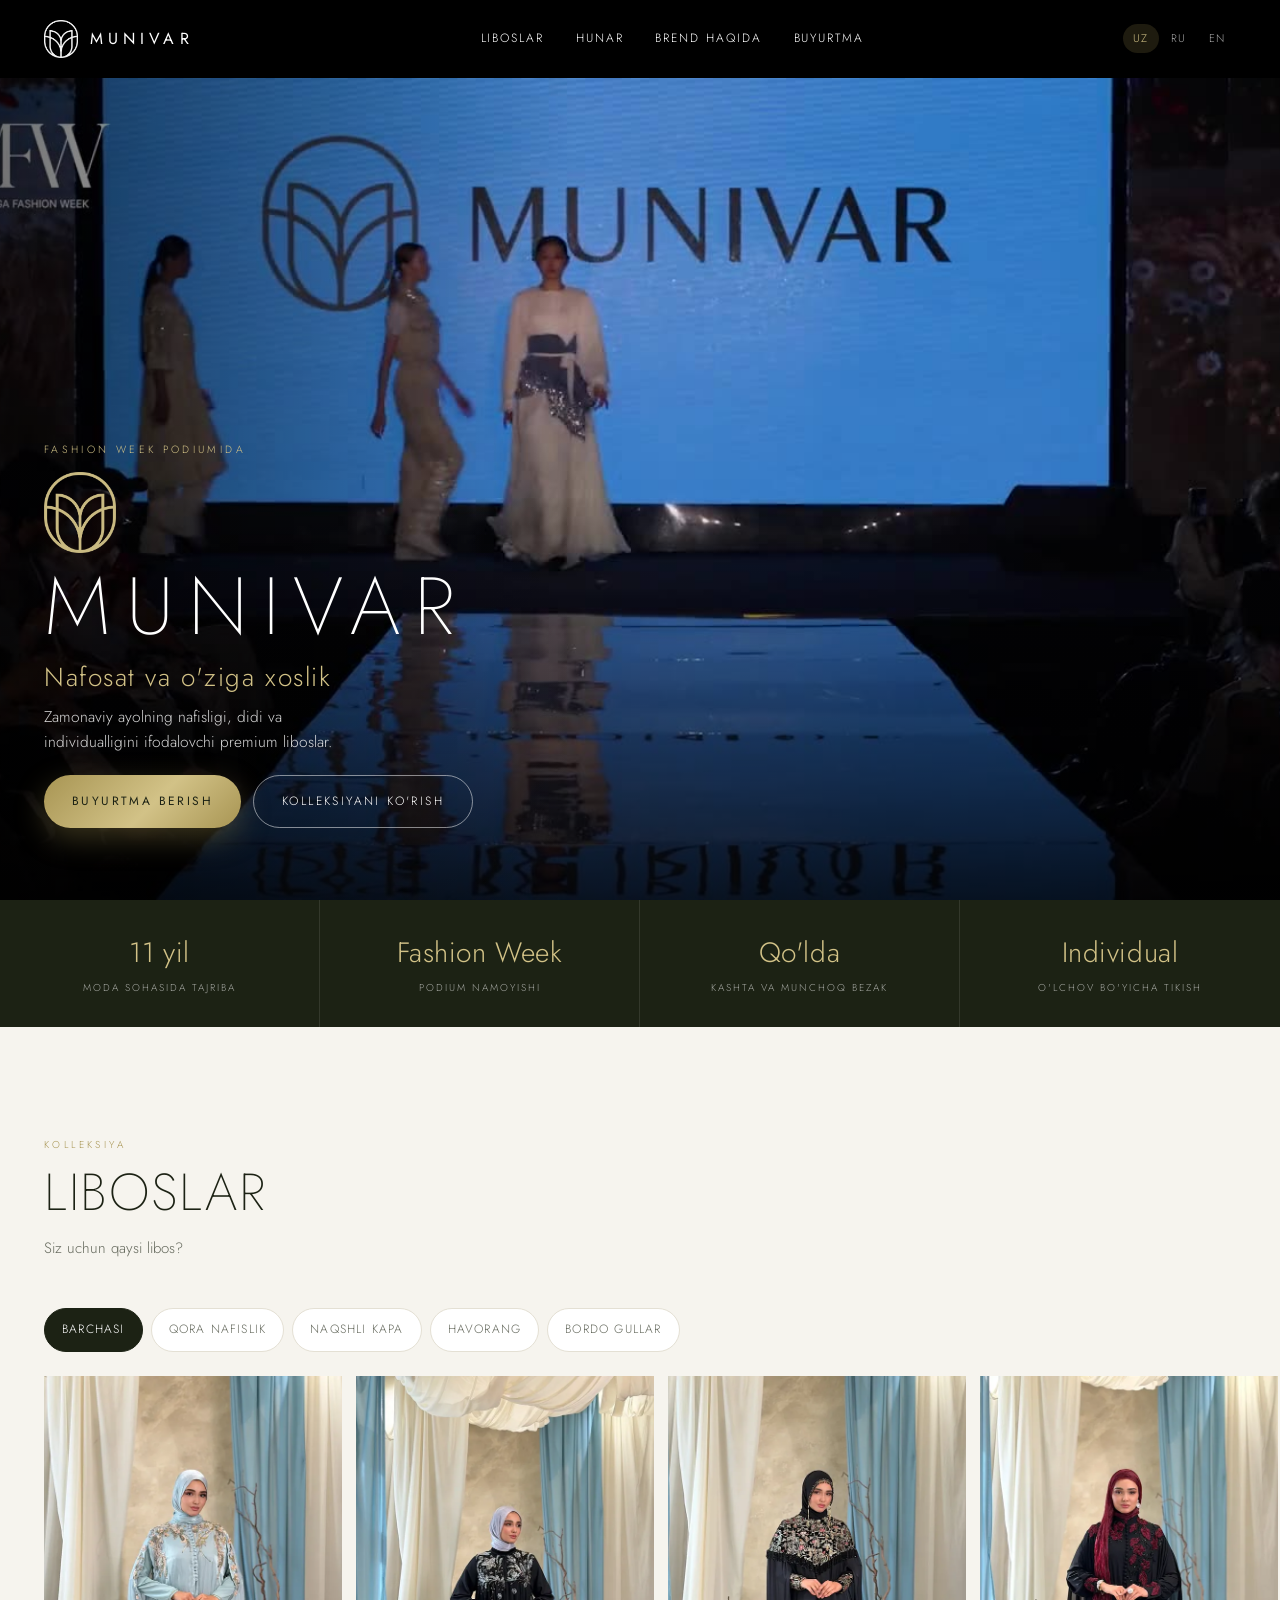
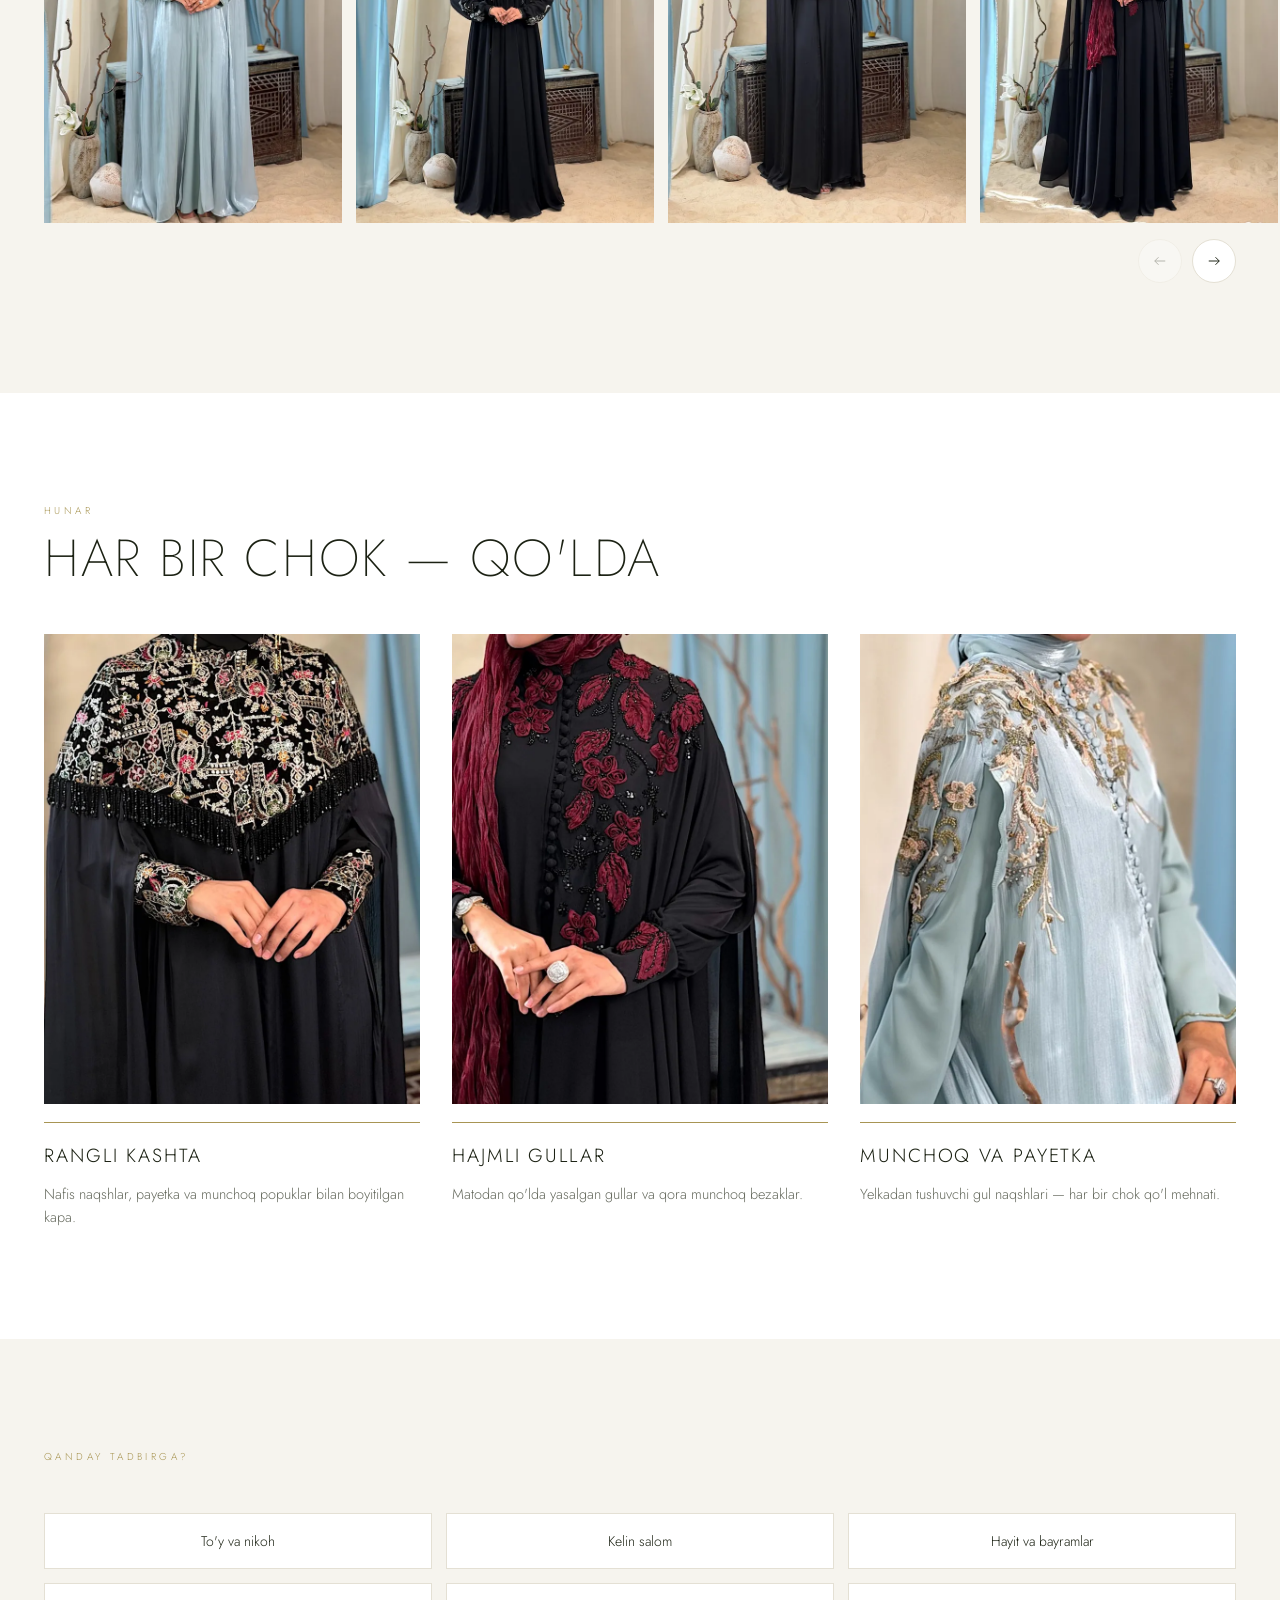
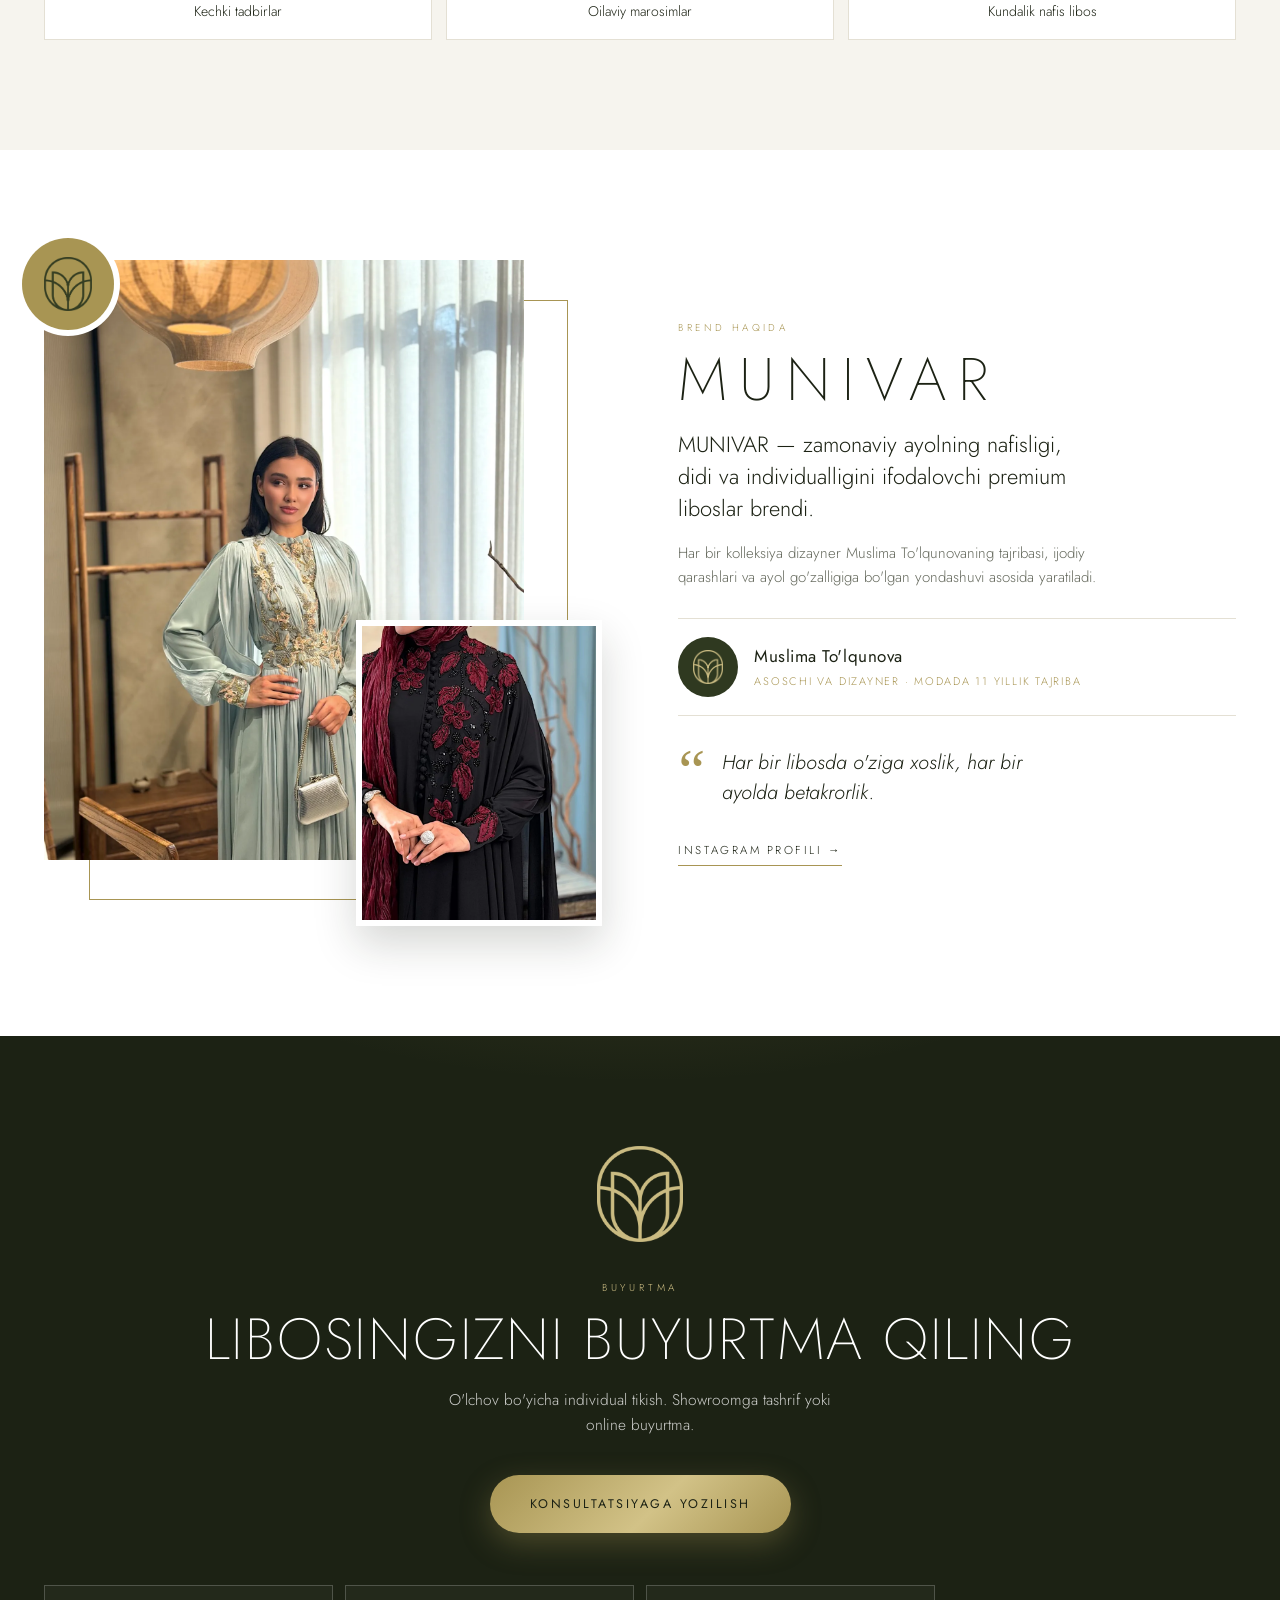
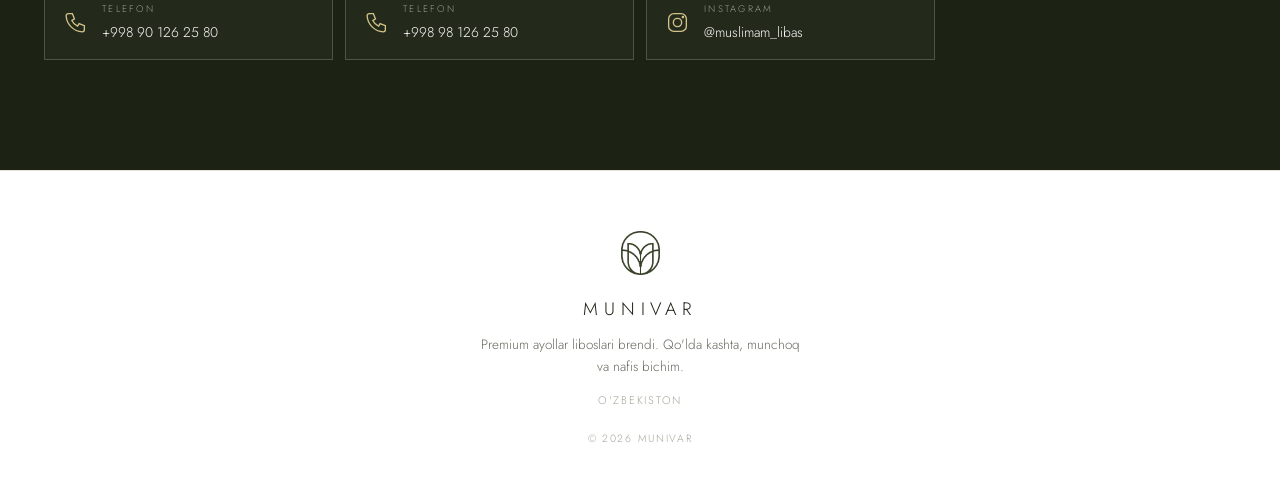
==== commit ffece748: "Redesign brand story section Replace the flat emblem block with a photo composition (look + detail, " ====
--- a/index.html
+++ b/index.html
@@ -105,13 +105,20 @@
 
   <section class="sec" id="founder">
     <div class="wrap founder">
-      <div class="founder__media rv" data-founder-photo></div>
-      <div class="rv">
+      <div class="founder__art rv" data-founder-art></div>
+      <div class="founder__text rv">
         <p class="eyebrow" data-ui="founderEyebrow"></p>
-        <h2 class="sec__title" data-t="founder.name"></h2>
-        <p class="founder__role" data-t="founder.role"></p>
+        <h2 class="founder__brand">MUNIVAR</h2>
+        <p class="founder__about" data-t="founder.about"></p>
         <p class="founder__bio" data-t="founder.bio"></p>
-        <p class="founder__motto" data-t="founder.motto"></p>
+        <div class="designer">
+          <div class="designer__ava" data-founder-ava></div>
+          <div>
+            <p class="designer__name" data-t="founder.name"></p>
+            <p class="designer__role"><span data-t="founder.role"></span> · <span data-t="founder.exp"></span></p>
+          </div>
+        </div>
+        <blockquote class="founder__motto" data-t="founder.motto"></blockquote>
         <a class="btn-line" target="_blank" rel="noopener" data-founder-ig data-ui="ig"></a>
       </div>
     </div>
--- a/assets/style.css
+++ b/assets/style.css
@@ -192,15 +192,32 @@
 .review blockquote{margin:0;font-size:14.5px;line-height:1.6}
 .review figcaption{margin-top:14px;font-size:11px;letter-spacing:.16em;text-transform:uppercase;color:var(--soft)}
 
-/* FOUNDER */
-.founder{display:grid;gap:26px;align-items:center}
-@media (min-width:900px){.founder{grid-template-columns:.85fr 1fr;gap:56px}}
-.founder__role{margin:12px 0 0;font-size:11px;letter-spacing:.2em;text-transform:uppercase;color:var(--gold)}
-.founder__bio{margin:16px 0 18px;max-width:min(56ch,100%);color:var(--soft);font-size:15px}
-.founder__motto{margin:0 0 26px;padding-left:16px;border-left:2px solid var(--gold);font-size:17px;font-style:italic;max-width:44ch}
-.founder__media>img,.founder__media .ph{width:100%;aspect-ratio:3/4;object-fit:cover}
-.founder__emblem{aspect-ratio:3/4;display:grid;place-items:center;background:var(--gold);color:var(--ink-2)}
-.founder__emblem .mark{width:46%}
+/* FOUNDER — brend hikoyasi */
+.founder{display:grid;gap:44px;align-items:center}
+@media (min-width:900px){.founder{grid-template-columns:1fr 1fr;gap:clamp(48px,6vw,96px)}}
+
+.founder__art{position:relative;padding:0 14% 12% 0}
+.founder__art::before{content:"";position:absolute;inset:6% 6% 4% 8%;border:1px solid var(--gold);pointer-events:none}
+.founder__big{position:relative;aspect-ratio:4/5;overflow:hidden}
+.founder__big img{object-position:50% 12%}
+.founder__detail{position:absolute;right:0;bottom:0;width:44%;aspect-ratio:4/5;overflow:hidden;border:6px solid var(--paper);box-shadow:0 18px 40px rgba(28,34,20,.18)}
+.founder__badge{position:absolute;left:-14px;top:-14px;width:76px;height:76px;border-radius:50%;background:var(--gold);color:var(--ink-2);display:grid;place-items:center;box-shadow:0 0 0 6px var(--paper)}
+.founder__badge .mark{height:44px}
+@media (min-width:900px){.founder__badge{width:92px;height:92px;left:-22px;top:-22px}.founder__badge .mark{height:54px}}
+
+.founder__brand{margin:0;font-weight:200;font-size:clamp(34px,6vw,60px);letter-spacing:.2em;line-height:1.05}
+.founder__about{margin:18px 0 0;font-size:clamp(18px,1.9vw,22px);font-weight:300;line-height:1.45;max-width:30ch}
+.founder__bio{margin:16px 0 0;max-width:min(48ch,100%);color:var(--soft);font-size:15px}
+
+.designer{display:flex;align-items:center;gap:16px;margin:28px 0;padding:18px 0;border-block:1px solid var(--line)}
+.designer__ava{flex:0 0 auto;width:60px;height:60px;border-radius:50%;overflow:hidden;background:var(--ink-2);color:var(--gold-soft);display:grid;place-items:center}
+.designer__ava .mark{height:34px}
+.designer__ava img{width:100%;height:100%;object-fit:cover}
+.designer__name{margin:0;font-size:17px;font-weight:400;letter-spacing:.03em}
+.designer__role{margin:3px 0 0;font-size:11px;letter-spacing:.16em;text-transform:uppercase;color:var(--gold)}
+
+.founder__motto{position:relative;margin:0 0 28px;padding:4px 0 0 44px;font-size:clamp(17px,1.7vw,20px);font-style:italic;font-weight:300;line-height:1.5;max-width:36ch}
+.founder__motto::before{content:"\201C";position:absolute;left:0;top:-4px;font-family:Georgia,serif;font-size:60px;font-style:normal;line-height:1;color:var(--gold)}
 
 /* ORDER */
 .order{position:relative;background:var(--ink);color:#fff;padding-block:clamp(54px,9vw,110px);overflow:hidden}
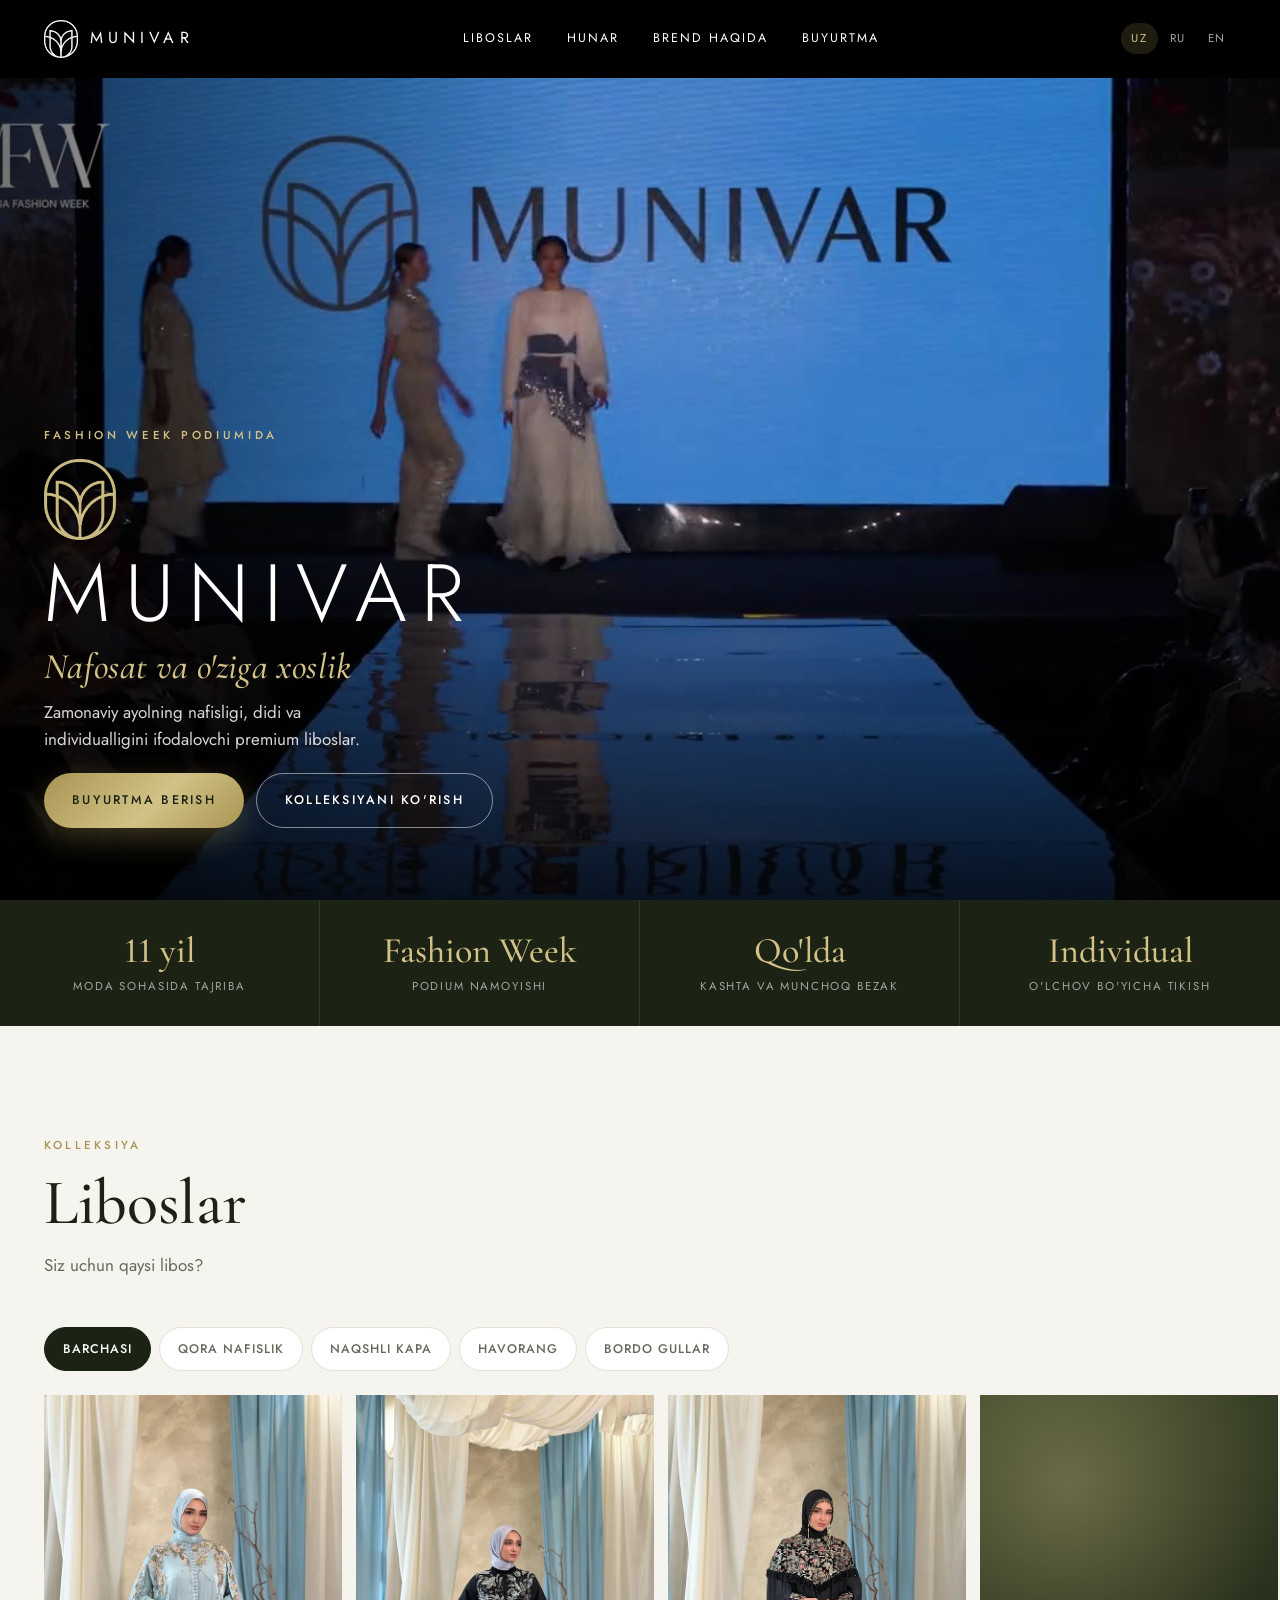
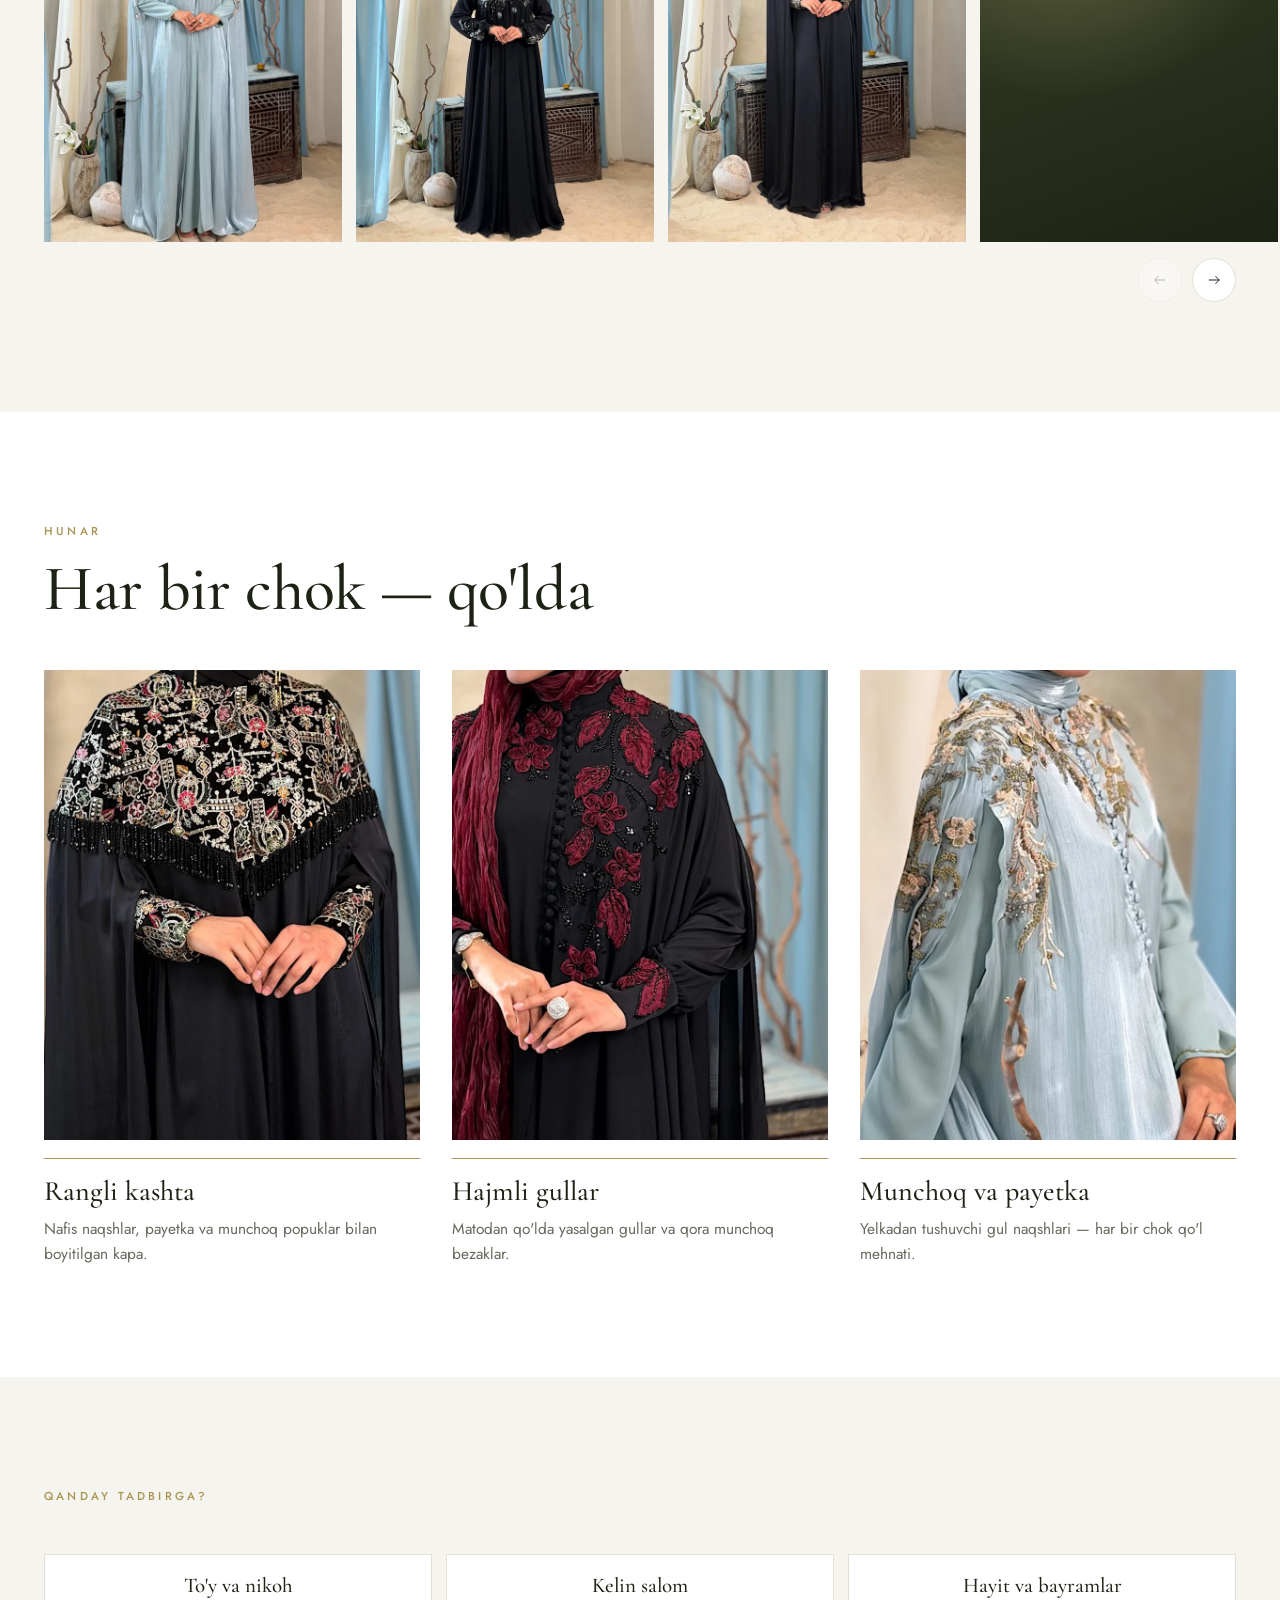
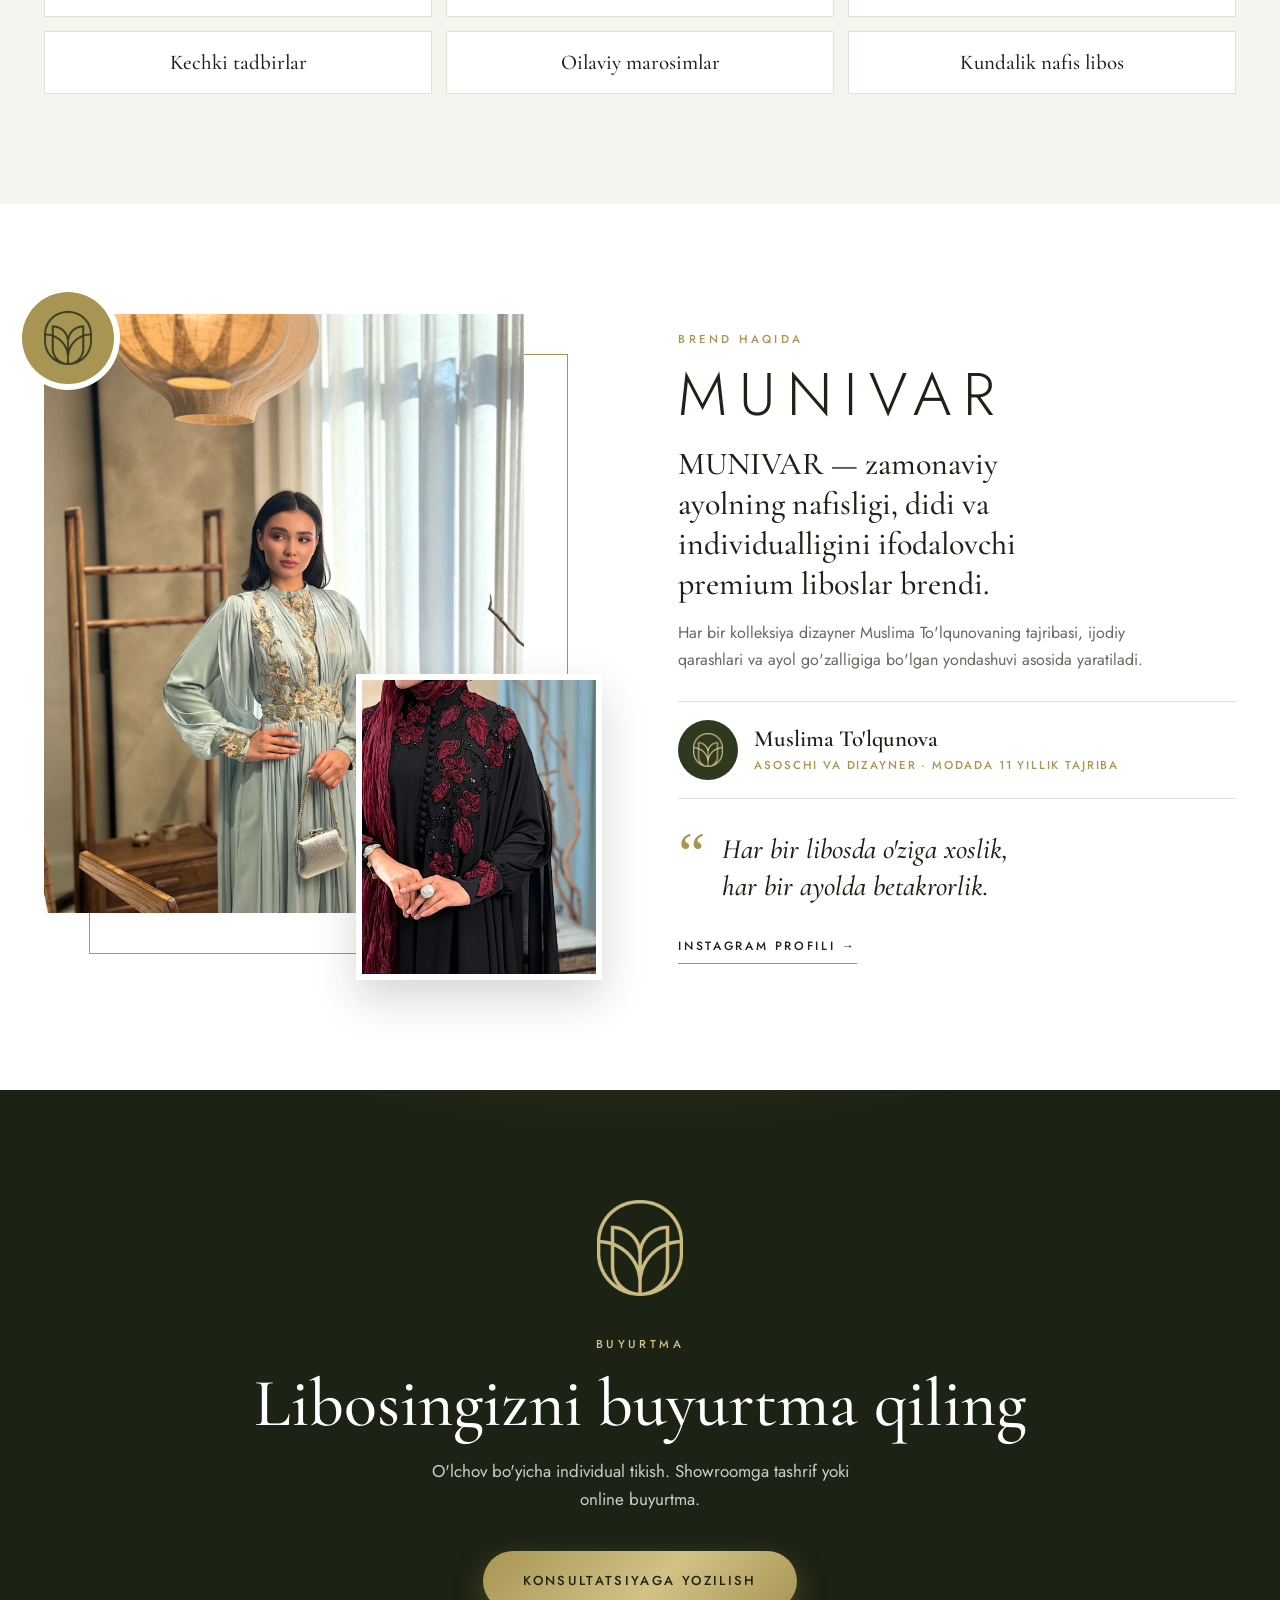
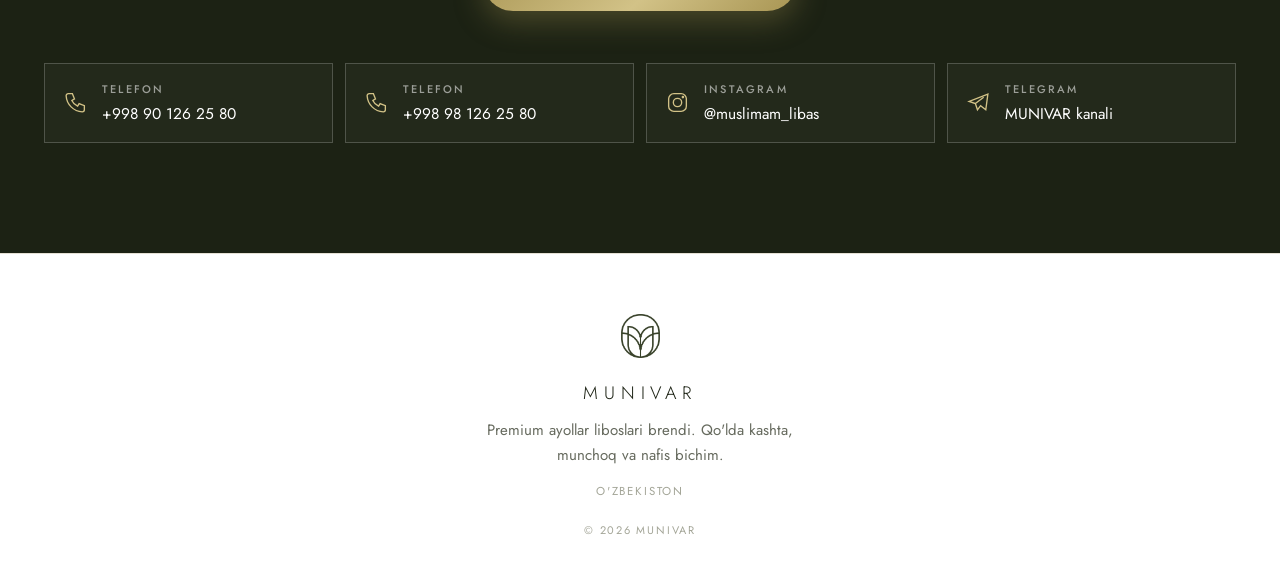
==== commit 37552300: "Typography refresh: Cormorant Garamond headings + Jost body Serif display face for titles, taglines," ====
--- a/index.html
+++ b/index.html
@@ -12,7 +12,7 @@
 <link rel="icon" href="media/brand/logo-square.jpg">
 <link rel="preconnect" href="https://fonts.googleapis.com">
 <link rel="preconnect" href="https://fonts.gstatic.com" crossorigin>
-<link href="https://fonts.googleapis.com/css2?family=Jost:wght@200;300;400;500&display=swap" rel="stylesheet">
+<link href="https://fonts.googleapis.com/css2?family=Cormorant+Garamond:ital,wght@0,400;0,500;0,600;1,400;1,500&family=Jost:wght@300;400;500&display=swap" rel="stylesheet">
 <link rel="stylesheet" href="assets/style.css">
 </head>
 <body>
--- a/assets/style.css
+++ b/assets/style.css
@@ -3,18 +3,19 @@
   --ink:#1c2214; --ink-2:#2f3920; --paper:#fff; --paper-2:#f6f4ee; --line:#e4e0d4;
   --soft:#666a5e; --faint:#a3a597; --gold:#a89553; --gold-soft:#d2c287;
   --gold-grad:linear-gradient(135deg,var(--gold) 0%,var(--gold-soft) 55%,var(--gold) 100%);
+  --serif:"Cormorant Garamond",Georgia,"Times New Roman",serif; --sans:Jost,"Helvetica Neue",Arial,sans-serif;
   --nav-h:58px; --gut:18px; --ease:cubic-bezier(.22,.61,.36,1);
 }
 @media (min-width:900px){:root{--nav-h:78px;--gut:44px}}
 *,::before,::after{box-sizing:border-box}
-html{-webkit-text-size-adjust:100%;scroll-behavior:smooth;overflow-x:hidden}
-body{margin:0;background:var(--paper);color:var(--ink);font-family:Jost,"Helvetica Neue",Arial,sans-serif;font-size:16px;line-height:1.62;font-weight:300;-webkit-font-smoothing:antialiased}
+html{-webkit-text-size-adjust:100%;font-variant-numeric:lining-nums;scroll-behavior:smooth;overflow-x:hidden}
+body{margin:0;background:var(--paper);color:var(--ink);font-family:var(--sans);font-size:16px;line-height:1.65;font-weight:400;-webkit-font-smoothing:antialiased}
 img,video{display:block;max-width:100%}
 a{color:inherit;text-decoration:none}
 button{font:inherit;color:inherit;background:none;border:0;cursor:pointer}
 section[id]{scroll-margin-top:var(--nav-h)}
 .wrap{padding-inline:var(--gut)}
-.eyebrow{margin:0 0 12px;font-size:10px;letter-spacing:.34em;text-transform:uppercase;color:var(--gold)}
+.eyebrow{margin:0 0 14px;font-size:11.5px;font-weight:500;letter-spacing:.28em;text-transform:uppercase;color:var(--gold)}
 
 /* emblema — PNG maska, rangi currentColor */
 .mark{display:inline-block;aspect-ratio:506/568;background:currentColor;-webkit-mask:url(../media/brand/mark.png) center/contain no-repeat;mask:url(../media/brand/mark.png) center/contain no-repeat}
@@ -23,7 +24,7 @@
 
 /* til tanlash */
 .lang{display:flex;align-items:center;gap:2px}
-.lang__o{padding:6px 10px;border-radius:999px;font-size:11px;letter-spacing:.14em;text-transform:uppercase;opacity:.65;transition:opacity .3s,background .3s}
+.lang__o{padding:6px 10px;border-radius:999px;font-size:11.5px;letter-spacing:.14em;text-transform:uppercase;opacity:.65;transition:opacity .3s,background .3s}
 .lang__o:hover{opacity:1}
 .lang__o.is-on{opacity:1;background:rgba(168,149,83,.18);color:var(--gold)}
 .nav--over .lang__o.is-on{color:var(--gold-soft)}
@@ -52,7 +53,7 @@
 @media (min-width:900px){.nav__logo .mark{height:38px}.nav__logo{font-size:16px}}
 .nav__links{display:none}
 @media (min-width:900px){
-  .nav__links{display:flex;gap:32px;font-size:12px;letter-spacing:.16em;text-transform:uppercase;margin-inline:auto;white-space:nowrap}
+  .nav__links{display:flex;gap:34px;font-size:12.5px;letter-spacing:.16em;text-transform:uppercase;margin-inline:auto;white-space:nowrap}
   .nav__links a{position:relative;padding-block:4px}
   .nav__links a::after{content:"";position:absolute;left:0;bottom:0;width:100%;height:1px;background:var(--gold);transform:scaleX(0);transform-origin:right;transition:transform .45s var(--ease)}
   .nav__links a:hover::after{transform:scaleX(1);transform-origin:left}
@@ -68,9 +69,9 @@
 body.menu-open .drawer{transform:none;visibility:visible}
 body.menu-open{overflow:hidden}
 .drawer [data-navlinks]{display:flex;flex-direction:column}
-.drawer [data-navlinks] a{font-size:25px;letter-spacing:.05em;text-transform:uppercase;font-weight:300;padding-block:15px;border-bottom:1px solid var(--line)}
+.drawer [data-navlinks] a{font-family:var(--serif);font-size:32px;font-weight:500;line-height:1.2;padding-block:15px;border-bottom:1px solid var(--line)}
 .drawer__foot{margin-top:auto;display:flex;flex-wrap:wrap;gap:20px}
-.drawer__foot a{font-size:10.5px;letter-spacing:.22em;text-transform:uppercase;color:var(--soft)}
+.drawer__foot a{font-size:11.5px;letter-spacing:.22em;text-transform:uppercase;color:var(--soft)}
 
 /* HERO */
 .hero{position:relative;min-height:100svh;overflow:hidden;background:#000;display:flex}
@@ -84,12 +85,12 @@
 .hero::after{content:"";position:absolute;inset:0;z-index:2;pointer-events:none;background:linear-gradient(rgba(0,0,0,.35) 0%,rgba(0,0,0,0) 16%,rgba(0,0,0,.1) 50%,rgba(0,0,0,.85) 100%)}
 @media (min-width:761px){.hero::after{background:linear-gradient(90deg,rgba(0,0,0,.55) 0%,rgba(0,0,0,0) 45%),linear-gradient(rgba(0,0,0,0) 55%,rgba(0,0,0,.8) 100%)}}
 .hero__body{position:relative;z-index:3;color:#fff;margin-top:auto;padding:0 var(--gut) clamp(38px,8vh,84px);width:100%}
-.hero__kicker{margin:0 0 14px;font-size:10.5px;letter-spacing:.32em;text-transform:uppercase;color:var(--gold-soft)}
-.hero__title{margin:0;line-height:1;font-weight:200}
+.hero__kicker{margin:0 0 14px;font-size:11.5px;font-weight:500;letter-spacing:.32em;text-transform:uppercase;color:var(--gold-soft)}
+.hero__title{margin:0;line-height:1;font-weight:300}
 .hero__mark{display:block;height:clamp(58px,9vw,96px);margin-bottom:18px;color:var(--gold-soft)}
 .hero__brand{display:block;font-size:clamp(40px,9vw,92px);letter-spacing:.18em;text-transform:uppercase}
-.hero__title em{display:block;font-style:normal;font-weight:300;font-size:clamp(15px,2.6vw,26px);letter-spacing:.06em;margin-top:.7em;color:var(--gold-soft)}
-.hero__lead{margin:20px 0 0;max-width:34ch;font-size:15.5px;color:rgba(255,255,255,.84)}
+.hero__title em{display:block;font-family:var(--serif);font-style:italic;font-weight:500;font-size:clamp(24px,3.4vw,36px);letter-spacing:.01em;margin-top:.45em;color:var(--gold-soft)}
+.hero__lead{margin:20px 0 0;max-width:36ch;font-size:17px;line-height:1.6;color:rgba(255,255,255,.84)}
 .hero__cta{display:flex;flex-wrap:wrap;gap:12px;margin-top:28px}
 .hero__sound{position:absolute;z-index:4;right:var(--gut);top:calc(var(--nav-h) + 16px);width:42px;height:42px;display:none;place-items:center;border:1px solid rgba(255,255,255,.45);border-radius:50%;color:#fff;background:rgba(0,0,0,.28);-webkit-backdrop-filter:blur(6px);backdrop-filter:blur(6px);transition:border-color .3s,background .3s}
 .hero__sound.show{display:grid}
@@ -100,13 +101,13 @@
 .hero__sound.is-on .snd-on{display:block}
 
 /* BUTTONS */
-.btn{display:inline-flex;align-items:center;justify-content:center;font-size:12px;letter-spacing:.2em;text-transform:uppercase;padding:16px 28px;border-radius:999px;transition:transform .35s var(--ease),box-shadow .35s,border-color .3s}
-.btn--gold{background:var(--gold-grad);color:#1c2214;font-weight:400;box-shadow:0 10px 30px rgba(168,149,83,.34)}
+.btn{display:inline-flex;align-items:center;justify-content:center;font-size:12.5px;font-weight:500;letter-spacing:.18em;text-transform:uppercase;padding:16px 28px;border-radius:999px;transition:transform .35s var(--ease),box-shadow .35s,border-color .3s}
+.btn--gold{background:var(--gold-grad);color:#1c2214;box-shadow:0 10px 30px rgba(168,149,83,.34)}
 .btn--gold:hover{transform:translateY(-2px);box-shadow:0 16px 40px rgba(168,149,83,.44)}
 .btn--ghost{border:1px solid rgba(255,255,255,.5);color:#fff}
 .btn--ghost:hover{border-color:#fff}
-.btn--lg{padding:19px 40px;font-size:12.5px}
-.btn-line{display:inline-block;font-size:11.5px;letter-spacing:.22em;text-transform:uppercase;border-bottom:1px solid var(--gold);padding-bottom:6px}
+.btn--lg{padding:19px 40px;font-size:13px}
+.btn-line{display:inline-block;font-size:12px;font-weight:500;letter-spacing:.22em;text-transform:uppercase;border-bottom:1px solid var(--gold);padding-bottom:6px}
 
 /* TRUST */
 .trust{display:grid;grid-template-columns:repeat(2,1fr);background:var(--ink);color:#fff}
@@ -114,15 +115,15 @@
 .trust__i{padding:22px 14px;text-align:center;border-right:1px solid rgba(255,255,255,.1);border-bottom:1px solid rgba(255,255,255,.1)}
 @media (min-width:760px){.trust__i{border-bottom:0;padding:30px 16px}}
 .trust__i:last-child{border-right:0}
-.trust__n{display:block;font-size:clamp(19px,4.6vw,28px);font-weight:300;color:var(--gold-soft);letter-spacing:.02em}
-.trust__l{display:block;margin-top:5px;font-size:10px;letter-spacing:.2em;text-transform:uppercase;color:rgba(255,255,255,.6)}
+.trust__n{display:block;font-family:var(--serif);font-size:clamp(26px,4.8vw,36px);font-weight:500;line-height:1.15;color:var(--gold-soft)}
+.trust__l{display:block;margin-top:6px;font-size:11.5px;letter-spacing:.16em;text-transform:uppercase;color:rgba(255,255,255,.6)}
 
 /* SECTIONS */
 .sec{padding-block:clamp(52px,9vw,110px)}
 .sec--tint{background:var(--paper-2)}
 .sec__head{margin-bottom:clamp(24px,4.5vw,48px)}
-.sec__title{margin:0;font-weight:200;text-transform:uppercase;letter-spacing:.03em;font-size:clamp(26px,6.6vw,52px);line-height:1.06}
-.sec__lead{margin:16px 0 0;max-width:min(50ch,100%);color:var(--soft);font-size:15px}
+.sec__title{margin:0;font-family:var(--serif);font-weight:500;letter-spacing:-.005em;font-size:clamp(36px,5.8vw,64px);line-height:1.05}
+.sec__lead{margin:14px 0 0;max-width:min(50ch,100%);color:var(--soft);font-size:17px}
 
 /* RAILS */
 .rail,.stars{display:flex;overflow-x:auto;scroll-snap-type:x mandatory;overscroll-behavior-x:contain;padding-inline:var(--gut);scrollbar-width:none}
@@ -136,7 +137,7 @@
 .rail__media{position:relative;overflow:hidden;aspect-ratio:2/3;cursor:zoom-in}
 .rail__media img{transition:transform 1.2s var(--ease)}
 .rail__item:hover img{transform:scale(1.05)}
-.rail__hint{margin:16px 0 0;font-size:10px;letter-spacing:.24em;text-transform:uppercase;color:var(--faint)}
+.rail__hint{margin:16px 0 0;font-size:11px;letter-spacing:.24em;text-transform:uppercase;color:var(--faint)}
 .rail-nav{display:none}
 @media (hover:hover) and (pointer:fine){
   .rail-nav{display:flex;gap:10px;justify-content:flex-end;padding-inline:var(--gut);margin-top:16px}
@@ -156,17 +157,17 @@
 .star__top{display:flex;align-items:center;gap:12px}
 .star__ava{width:52px;height:52px;flex:0 0 auto;border-radius:50%;box-shadow:0 0 0 2px var(--paper),0 0 0 3px var(--gold)}
 .star__ava::after{display:none}
-.star__name{margin:0;font-size:14.5px;font-weight:400;letter-spacing:.04em}
-.star__role{margin:2px 0 0;font-size:11.5px;color:var(--soft)}
-.star__quote{margin:0;font-size:14.5px;line-height:1.5;quotes:"«" "»"}
+.star__name{margin:0;font-family:var(--serif);font-size:20px;font-weight:600}
+.star__role{margin:2px 0 0;font-size:12.5px;color:var(--soft)}
+.star__quote{margin:0;font-family:var(--serif);font-style:italic;font-size:19px;line-height:1.4;quotes:"«" "»"}
 .star__quote::before{content:open-quote;color:var(--gold)}
 .star__quote::after{content:close-quote;color:var(--gold)}
-.star__ig{margin-top:auto;font-size:12px;color:var(--gold);letter-spacing:.04em}
+.star__ig{margin-top:auto;font-size:13px;color:var(--gold);letter-spacing:.04em}
 
 /* CATEGORIES */
 .lcats{display:flex;gap:8px;margin-bottom:22px;overflow-x:auto;scrollbar-width:none;padding-bottom:2px}
 .lcats::-webkit-scrollbar{display:none}
-.lcat{flex:0 0 auto;padding:11px 17px;border:1px solid var(--line);border-radius:999px;background:var(--paper);color:var(--soft);font-size:12px;letter-spacing:.1em;text-transform:uppercase;white-space:nowrap;transition:border-color .3s,color .3s,background .3s}
+.lcat{flex:0 0 auto;padding:11px 18px;border:1px solid var(--line);border-radius:999px;background:var(--paper);color:var(--soft);font-size:12.5px;font-weight:500;letter-spacing:.08em;text-transform:uppercase;white-space:nowrap;transition:border-color .3s,color .3s,background .3s}
 .lcat:hover{border-color:var(--gold);color:var(--ink)}
 .lcat.is-on{background:var(--ink);border-color:var(--ink);color:#fff}
 
@@ -176,21 +177,21 @@
 .craft__media{overflow:hidden;margin-bottom:18px;aspect-ratio:4/5}
 .craft__media img{transition:transform 1.1s var(--ease)}
 .craft__i:hover .craft__media img{transform:scale(1.04)}
-.craft__i h3{margin:0 0 10px;padding-top:18px;border-top:1px solid var(--gold);font-size:19px;font-weight:300;letter-spacing:.1em;text-transform:uppercase}
-.craft__i p{margin:0;color:var(--soft);font-size:14.5px}
+.craft__i h3{margin:0 0 8px;padding-top:16px;border-top:1px solid var(--gold);font-family:var(--serif);font-size:28px;font-weight:500;line-height:1.15}
+.craft__i p{margin:0;color:var(--soft);font-size:15.5px}
 
 /* OCCASIONS */
 .occasions{list-style:none;margin:0;padding:0;display:grid;grid-template-columns:repeat(2,1fr);gap:10px}
 @media (min-width:760px){.occasions{grid-template-columns:repeat(3,1fr);gap:14px}}
-.occasions li{padding:16px 14px;text-align:center;background:var(--paper);border:1px solid var(--line);font-size:14px;transition:border-color .3s,color .3s}
+.occasions li{padding:18px 14px;text-align:center;background:var(--paper);border:1px solid var(--line);font-family:var(--serif);font-size:21px;font-weight:500;line-height:1.2;transition:border-color .3s,color .3s}
 .occasions li:hover{border-color:var(--gold);color:var(--gold)}
 
 /* REVIEWS */
 .reviews{display:grid;gap:18px}
 @media (min-width:900px){.reviews{grid-template-columns:repeat(3,1fr);gap:24px}}
 .review{margin:0;padding:24px 22px;background:var(--paper-2);border-left:2px solid var(--gold)}
-.review blockquote{margin:0;font-size:14.5px;line-height:1.6}
-.review figcaption{margin-top:14px;font-size:11px;letter-spacing:.16em;text-transform:uppercase;color:var(--soft)}
+.review blockquote{margin:0;font-family:var(--serif);font-style:italic;font-size:20px;line-height:1.45}
+.review figcaption{margin-top:14px;font-size:11.5px;letter-spacing:.16em;text-transform:uppercase;color:var(--soft)}
 
 /* FOUNDER — brend hikoyasi */
 .founder{display:grid;gap:44px;align-items:center}
@@ -205,18 +206,18 @@
 .founder__badge .mark{height:44px}
 @media (min-width:900px){.founder__badge{width:92px;height:92px;left:-22px;top:-22px}.founder__badge .mark{height:54px}}
 
-.founder__brand{margin:0;font-weight:200;font-size:clamp(34px,6vw,60px);letter-spacing:.2em;line-height:1.05}
-.founder__about{margin:18px 0 0;font-size:clamp(18px,1.9vw,22px);font-weight:300;line-height:1.45;max-width:30ch}
-.founder__bio{margin:16px 0 0;max-width:min(48ch,100%);color:var(--soft);font-size:15px}
+.founder__brand{margin:0;font-weight:300;font-size:clamp(34px,6vw,60px);letter-spacing:.2em;line-height:1.05}
+.founder__about{margin:18px 0 0;font-family:var(--serif);font-size:clamp(24px,2.5vw,32px);font-weight:500;line-height:1.25;max-width:26ch}
+.founder__bio{margin:16px 0 0;max-width:min(48ch,100%);color:var(--soft);font-size:16px}
 
 .designer{display:flex;align-items:center;gap:16px;margin:28px 0;padding:18px 0;border-block:1px solid var(--line)}
 .designer__ava{flex:0 0 auto;width:60px;height:60px;border-radius:50%;overflow:hidden;background:var(--ink-2);color:var(--gold-soft);display:grid;place-items:center}
 .designer__ava .mark{height:34px}
 .designer__ava img{width:100%;height:100%;object-fit:cover}
-.designer__name{margin:0;font-size:17px;font-weight:400;letter-spacing:.03em}
-.designer__role{margin:3px 0 0;font-size:11px;letter-spacing:.16em;text-transform:uppercase;color:var(--gold)}
-
-.founder__motto{position:relative;margin:0 0 28px;padding:4px 0 0 44px;font-size:clamp(17px,1.7vw,20px);font-style:italic;font-weight:300;line-height:1.5;max-width:36ch}
+.designer__name{margin:0;font-family:var(--serif);font-size:23px;font-weight:600;line-height:1.15}
+.designer__role{margin:4px 0 0;font-size:11.5px;font-weight:500;letter-spacing:.16em;text-transform:uppercase;color:var(--gold)}
+
+.founder__motto{position:relative;margin:0 0 28px;padding:4px 0 0 44px;font-family:var(--serif);font-size:clamp(23px,2.2vw,28px);font-style:italic;font-weight:500;line-height:1.3;max-width:30ch}
 .founder__motto::before{content:"\201C";position:absolute;left:0;top:-4px;font-family:Georgia,serif;font-size:60px;font-style:normal;line-height:1;color:var(--gold)}
 
 /* ORDER */
@@ -225,9 +226,9 @@
 .order__inner{position:relative;z-index:1;text-align:center}
 .order__mark{height:64px;margin:0 auto 24px;color:var(--gold-soft)}
 @media (min-width:760px){.order__mark{height:96px;margin-bottom:30px}}
-.order__eyebrow{margin:0 0 12px;font-size:10px;letter-spacing:.38em;text-transform:uppercase;color:var(--gold-soft)}
-.order__title{margin:0;font-weight:200;text-transform:uppercase;font-size:clamp(27px,7.4vw,58px);line-height:1.04;letter-spacing:.03em}
-.order__lead{margin:18px auto 0;max-width:44ch;font-size:15.5px;color:rgba(255,255,255,.78)}
+.order__eyebrow{margin:0 0 14px;font-size:11.5px;font-weight:500;letter-spacing:.3em;text-transform:uppercase;color:var(--gold-soft)}
+.order__title{margin:0;font-family:var(--serif);font-weight:500;font-size:clamp(38px,6.6vw,68px);line-height:1.05}
+.order__lead{margin:18px auto 0;max-width:44ch;font-size:17px;color:rgba(255,255,255,.78)}
 .order .btn--gold{margin-top:clamp(26px,4.6vw,38px)}
 .chans{display:grid;gap:10px;margin-top:clamp(32px,5.5vw,52px);grid-template-columns:1fr}
 @media (min-width:560px){.chans{grid-template-columns:repeat(2,1fr);gap:12px}}
@@ -237,19 +238,19 @@
 .chan__i{flex:0 0 auto;width:25px;height:25px;color:var(--gold-soft)}
 .chan__i svg{width:100%;height:100%}
 .chan__t{display:grid;gap:3px;min-width:0}
-.chan__k{font-size:9.5px;letter-spacing:.24em;text-transform:uppercase;color:rgba(255,255,255,.55)}
-.chan__v{font-size:14px;white-space:nowrap;overflow:hidden;text-overflow:ellipsis}
+.chan__k{font-size:11px;font-weight:500;letter-spacing:.2em;text-transform:uppercase;color:rgba(255,255,255,.55)}
+.chan__v{font-size:15.5px;white-space:nowrap;overflow:hidden;text-overflow:ellipsis}
 
 /* FOOTER */
 .foot{padding-block:clamp(34px,6vw,60px) 30px;border-top:1px solid var(--line);text-align:center}
 .foot__mark{height:44px;color:var(--ink-2);margin-bottom:12px}
 .foot__logo{margin:0 0 10px;font-size:18px;letter-spacing:.32em;font-weight:300}
-.foot__desc{margin:0 auto;max-width:40ch;font-size:13.5px;color:var(--soft)}
-.foot__meta{margin:14px 0 0;font-size:11px;letter-spacing:.16em;text-transform:uppercase;color:var(--faint)}
-.foot__copy{margin:20px 0 0;font-size:10.5px;letter-spacing:.16em;text-transform:uppercase;color:var(--faint)}
+.foot__desc{margin:0 auto;max-width:40ch;font-size:15px;color:var(--soft)}
+.foot__meta{margin:14px 0 0;font-size:11.5px;letter-spacing:.16em;text-transform:uppercase;color:var(--faint)}
+.foot__copy{margin:20px 0 0;font-size:11px;letter-spacing:.16em;text-transform:uppercase;color:var(--faint)}
 
 /* FAB */
-.cta-fab{position:fixed;right:var(--gut);bottom:16px;z-index:90;background:var(--gold-grad);color:#1c2214;font-weight:400;font-size:11.5px;letter-spacing:.18em;text-transform:uppercase;padding:15px 24px;border-radius:999px;box-shadow:0 12px 32px rgba(168,149,83,.4);transition:transform .4s var(--ease),opacity .4s;opacity:0;pointer-events:none}
+.cta-fab{position:fixed;right:var(--gut);bottom:16px;z-index:90;background:var(--gold-grad);color:#1c2214;font-weight:500;font-size:12px;letter-spacing:.16em;text-transform:uppercase;padding:15px 24px;border-radius:999px;box-shadow:0 12px 32px rgba(168,149,83,.4);transition:transform .4s var(--ease),opacity .4s;opacity:0;pointer-events:none}
 .cta-fab.show{opacity:1;pointer-events:auto}
 .cta-fab:hover{transform:translateY(-2px)}
 body.menu-open .cta-fab,body.modal-open .cta-fab{opacity:0;pointer-events:none}
@@ -264,13 +265,13 @@
 .modal.on .modal__sheet{transform:none}
 .modal__x{position:absolute;top:10px;right:10px;width:42px;height:42px;font-size:26px;font-weight:200;opacity:.5}
 .modal__x:hover{opacity:1}
-.modal__eyebrow{margin:0 0 10px;font-size:9px;letter-spacing:.3em;text-transform:uppercase;color:var(--gold)}
-.modal__title{margin:0 0 12px;font-weight:200;text-transform:uppercase;font-size:clamp(21px,5.4vw,32px);line-height:1.08}
-.modal__intro{margin:0 0 10px;font-size:14.5px;color:var(--soft)}
+.modal__eyebrow{margin:0 0 10px;font-size:11px;font-weight:500;letter-spacing:.3em;text-transform:uppercase;color:var(--gold)}
+.modal__title{margin:0 0 12px;font-family:var(--serif);font-weight:500;font-size:clamp(30px,5.6vw,40px);line-height:1.08}
+.modal__intro{margin:0 0 24px;font-size:15.5px;color:var(--soft)}
 .modal__showroom{margin:0 0 26px;padding:12px 14px;background:var(--paper-2);font-size:13.5px;color:var(--soft)}
 .field{display:block;border:0;padding:0;margin:0 0 22px}
-.field__q{display:block;margin:0 0 10px;padding:0;font-size:11px;letter-spacing:.14em;text-transform:uppercase;font-weight:400}
-.field__in{width:100%;font:inherit;font-size:15px;color:var(--ink);background:transparent;border:0;border-bottom:1px solid var(--line);padding:9px 0;border-radius:0;transition:border-color .3s}
+.field__q{display:block;margin:0 0 10px;padding:0;font-size:12px;letter-spacing:.12em;text-transform:uppercase;font-weight:500}
+.field__in{width:100%;font:inherit;font-size:16px;color:var(--ink);background:transparent;border:0;border-bottom:1px solid var(--line);padding:9px 0;border-radius:0;transition:border-color .3s}
 .field__in::placeholder{color:var(--faint)}
 .field__in:focus{outline:none;border-bottom-color:var(--gold)}
 .err{animation:errShake .32s var(--ease)}
@@ -281,17 +282,17 @@
 @media (min-width:520px){.choice{grid-template-columns:repeat(2,1fr)}}
 .choice__i{position:relative;display:block;cursor:pointer}
 .choice__i input{position:absolute;opacity:0;width:0;height:0}
-.choice__i span{display:block;text-align:center;font-size:13.5px;padding:13px 12px;border:1px solid var(--line);transition:border-color .3s,background .3s,color .3s}
+.choice__i span{display:block;text-align:center;font-size:15px;padding:13px 12px;border:1px solid var(--line);transition:border-color .3s,background .3s,color .3s}
 .choice__i input:checked+span{background:var(--ink);color:#fff;border-color:var(--ink)}
 .choice__i input:focus-visible+span{outline:2px solid var(--gold);outline-offset:2px}
 .phone{display:flex;gap:10px}
-.phone__cc{flex:0 0 auto;font:inherit;font-size:15px;color:var(--ink);background:transparent;border:0;border-bottom:1px solid var(--line);padding:9px 6px 9px 0;border-radius:0;cursor:pointer}
+.phone__cc{flex:0 0 auto;font:inherit;font-size:16px;color:var(--ink);background:transparent;border:0;border-bottom:1px solid var(--line);padding:9px 6px 9px 0;border-radius:0;cursor:pointer}
 .phone__num{flex:1 1 auto;min-width:0}
-.btn-send{width:100%;margin-top:6px;padding:17px 20px;background:var(--gold-grad);color:#1c2214;font-size:12px;letter-spacing:.2em;text-transform:uppercase;font-weight:400;transition:opacity .3s}
+.btn-send{width:100%;margin-top:6px;padding:17px 20px;background:var(--gold-grad);color:#1c2214;font-size:12.5px;letter-spacing:.18em;text-transform:uppercase;font-weight:500;transition:opacity .3s}
 .btn-send[disabled]{opacity:.55;pointer-events:none}
-.form__msg{margin:14px 0 0;font-size:13.5px;min-height:1.2em}
+.form__msg{margin:14px 0 0;font-size:14.5px;min-height:1.2em}
 .form__msg.ok{color:#1c6b3f}.form__msg.err{color:#b3261e;animation:none}
-.form__alt{margin:20px 0 0;text-align:center;font-size:12.5px;color:var(--soft)}
+.form__alt{margin:20px 0 0;text-align:center;font-size:14px;color:var(--soft)}
 .form__alt a{border-bottom:1px solid var(--line);padding-bottom:3px}
 
 /* LIGHTBOX */
@@ -315,7 +316,7 @@
 @media (min-width:761px){
   .hero__mark{height:min(96px,9vh);margin-bottom:12px}
   .hero__brand{font-size:min(92px,9vh)}
-  .hero__title em{font-size:min(26px,3.2vh)}
+  .hero__title em{font-size:min(36px,4.4vh)}
   .hero__lead{margin-top:14px}
   .hero__cta{margin-top:20px}
 }
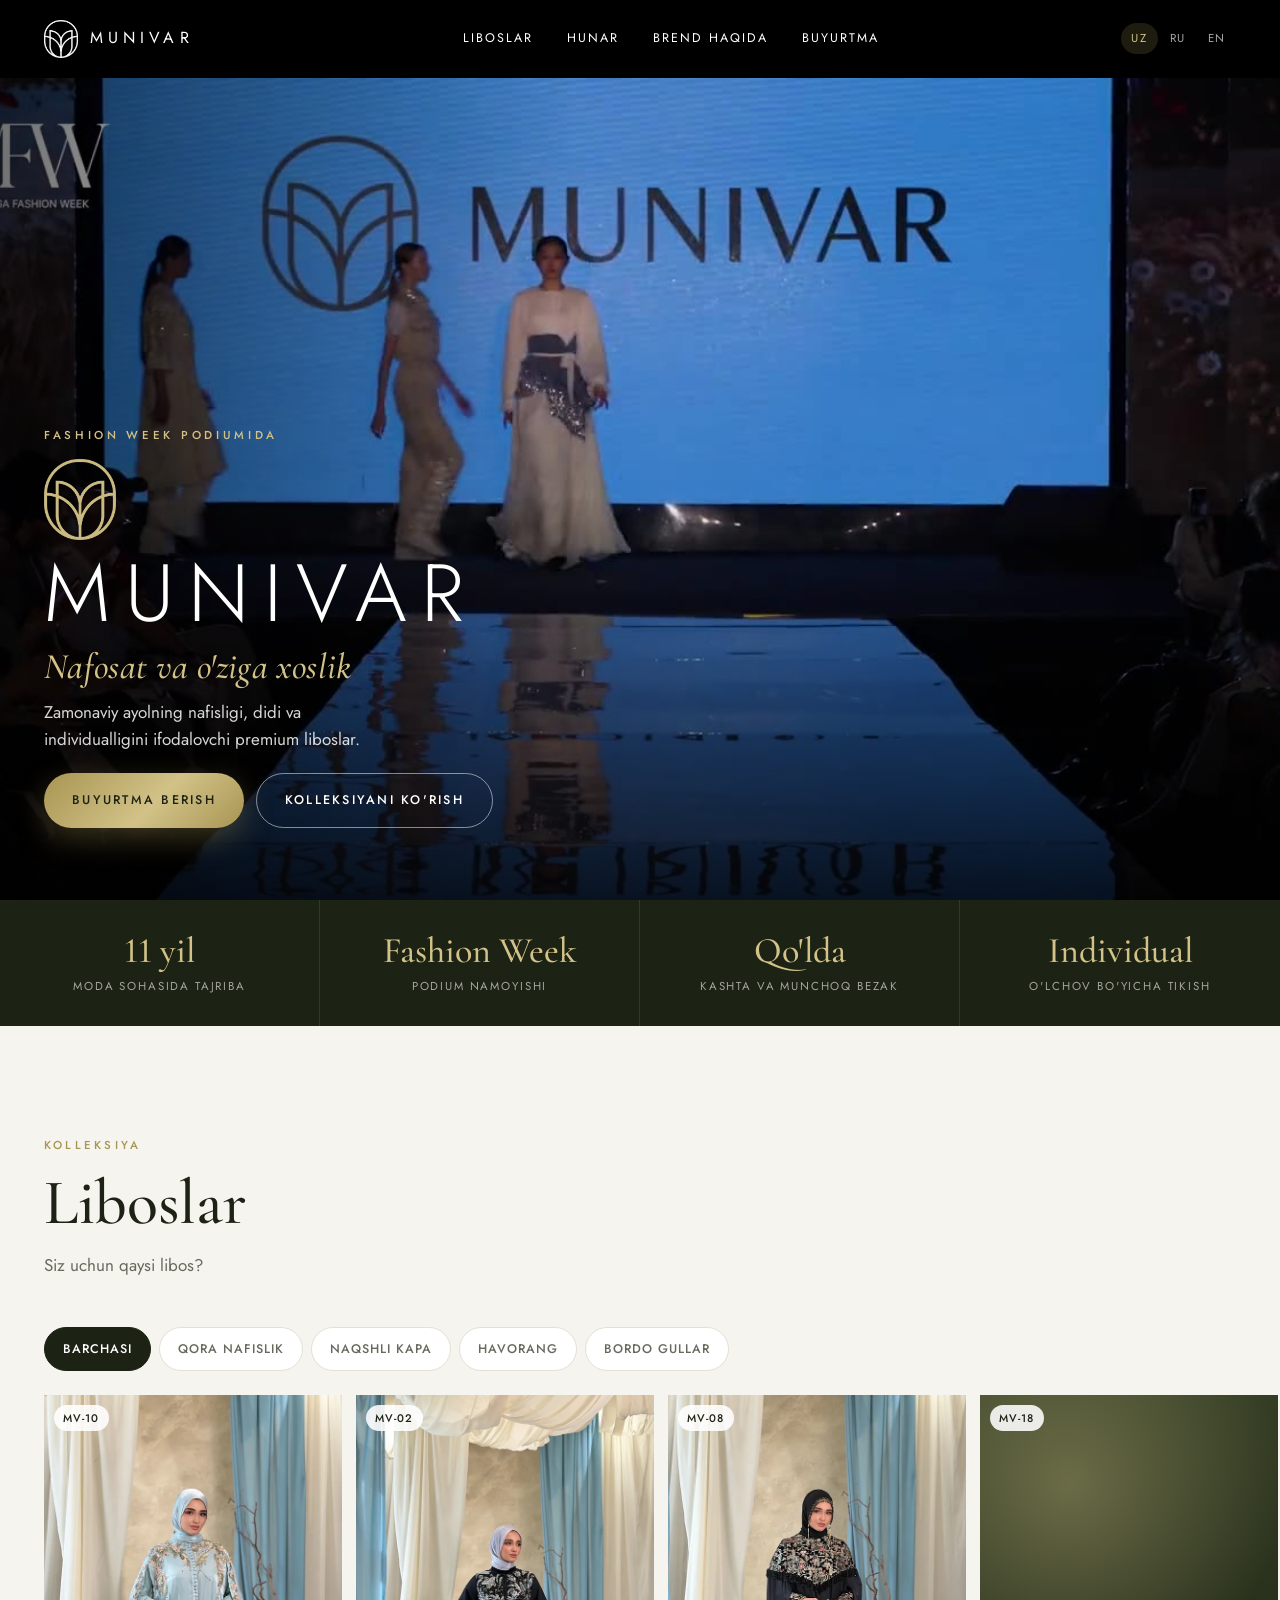
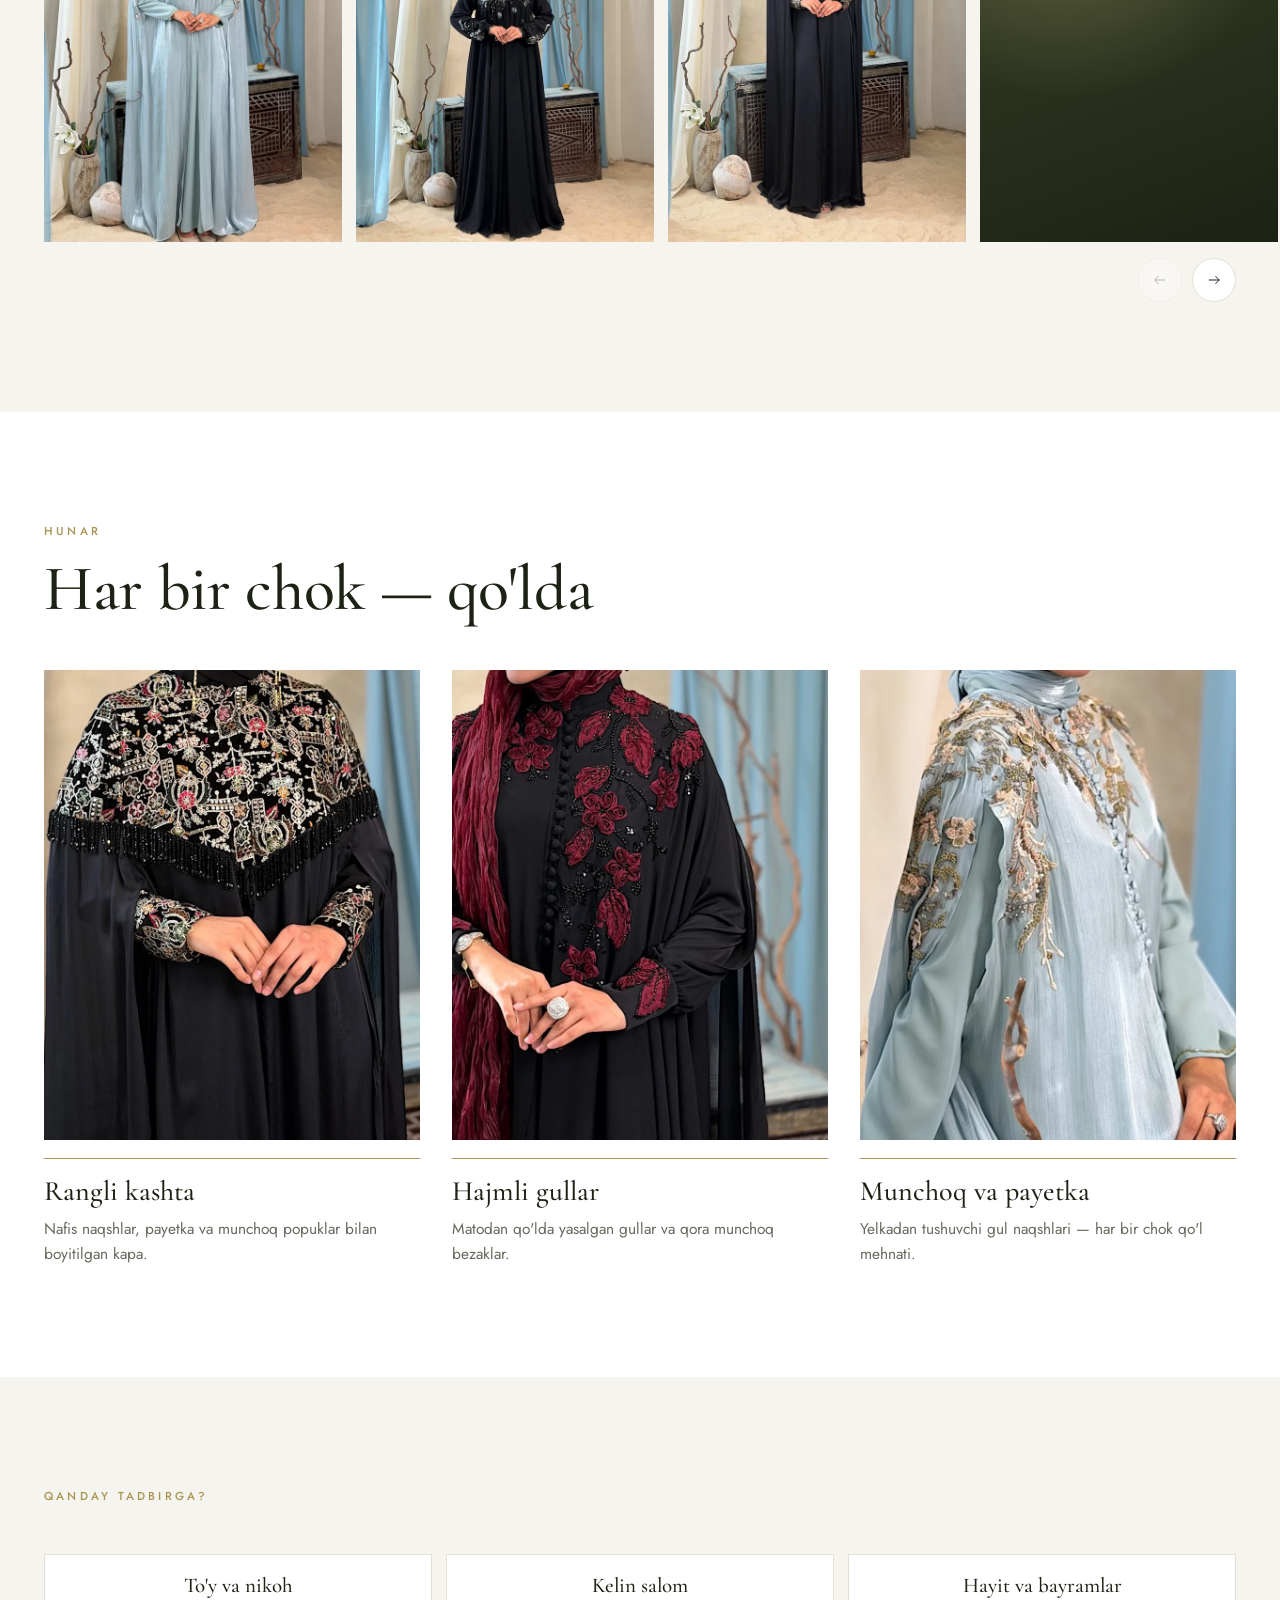
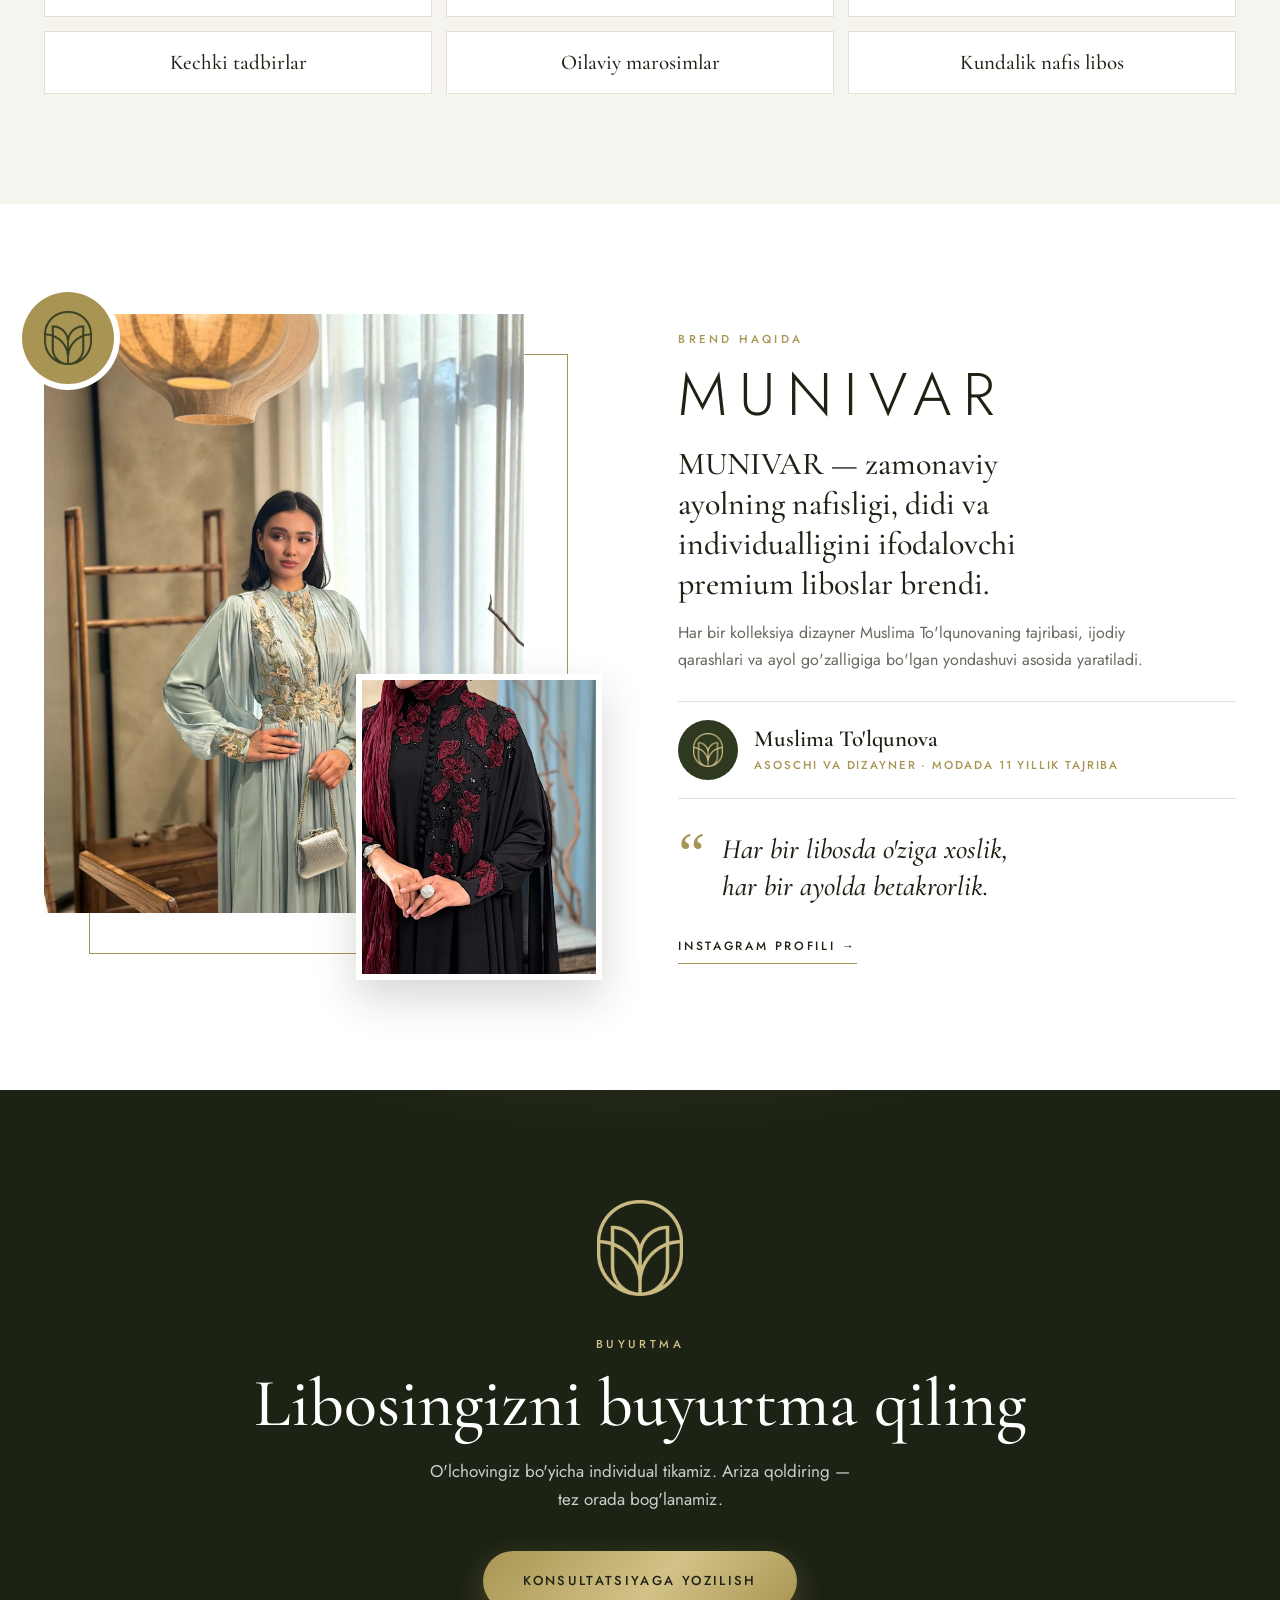
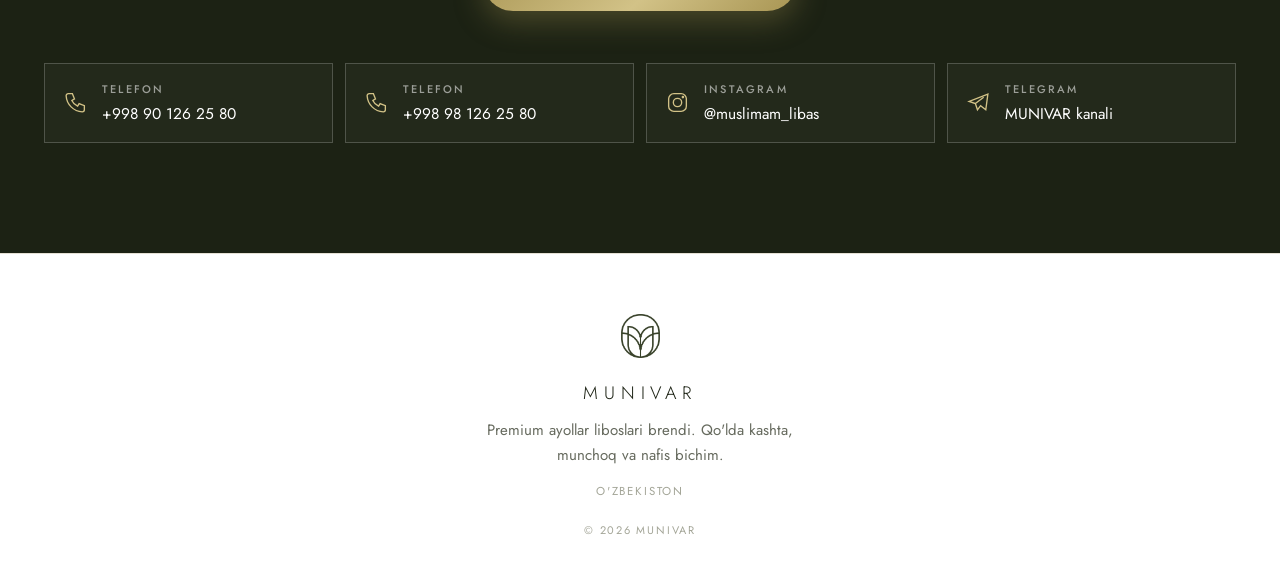
==== commit 25ddc9c1: "Add look requests, showroom, FAQ, review formats and Telegram worker - Look codes (MV-xx) on gallery" ====
--- a/index.html
+++ b/index.html
@@ -124,6 +124,29 @@
     </div>
   </section>
 
+  <section class="sec sec--tint" id="faq" hidden>
+    <div class="wrap faq-wrap">
+      <div class="sec__head rv">
+        <p class="eyebrow" data-ui="faqEyebrow"></p>
+        <h2 class="sec__title" data-ui="faqTitle"></h2>
+        <p class="sec__lead"><span data-ui="faqMore"></span> <a class="faq__tel" data-tel></a></p>
+      </div>
+      <div class="faq" data-faq></div>
+    </div>
+  </section>
+
+  <section class="sec" id="showroom" hidden>
+    <div class="wrap showroom">
+      <div class="showroom__info rv">
+        <p class="eyebrow" data-ui="showEyebrow"></p>
+        <h2 class="sec__title" data-ui="showTitle"></h2>
+        <dl class="showroom__list" data-showroom-list></dl>
+        <a class="btn btn--dark" target="_blank" rel="noopener" data-map-link data-ui="route"></a>
+      </div>
+      <div class="showroom__map rv" data-map></div>
+    </div>
+  </section>
+
   <section class="order" id="order">
     <div class="wrap order__inner">
       <span class="order__mark mark rv"></span>
@@ -152,8 +175,14 @@
     <p class="modal__eyebrow">MUNIVAR</p>
     <h3 class="modal__title" id="mTitle" data-ui="consult"></h3>
     <p class="modal__intro" data-ui="mIntro"></p>
+    <p class="modal__showroom" data-modal-showroom hidden></p>
     <form id="orderForm" novalidate>
-      <fieldset class="field">
+      <div class="pick" data-pick hidden>
+        <img alt="" data-pick-img>
+        <div class="pick__t"><small data-ui="chosenLook"></small><b data-pick-name></b></div>
+        <button class="pick__x" type="button" data-pick-x data-ui-aria="removeLook">×</button>
+      </div>
+      <fieldset class="field" data-type-field>
         <legend class="field__q" data-ui="qType"></legend>
         <div class="choice">
           <label class="choice__i"><input type="radio" name="type" value="online"><span data-ui="tOnline"></span></label>
--- a/assets/style.css
+++ b/assets/style.css
@@ -320,3 +320,56 @@
   .hero__lead{margin-top:14px}
   .hero__cta{margin-top:20px}
 }
+
+/* libos kodi (kolleksiya kartasida) */
+.rail__code{position:absolute;left:10px;top:10px;z-index:2;padding:4px 9px;border-radius:999px;background:rgba(255,255,255,.88);color:var(--ink);font-size:11px;font-weight:500;letter-spacing:.1em;pointer-events:none}
+
+/* lightbox pastki paneli */
+.lb__bar{position:absolute;left:50%;bottom:max(18px,env(safe-area-inset-bottom));transform:translateX(-50%);display:flex;align-items:center;gap:16px;padding:8px 8px 8px 20px;border-radius:999px;background:rgba(28,34,20,.82);-webkit-backdrop-filter:blur(8px);backdrop-filter:blur(8px);white-space:nowrap}
+.lb__code{color:var(--gold-soft);font-size:12px;font-weight:500;letter-spacing:.14em}
+.lb .lb__ask{position:static;width:auto;height:auto;opacity:1;font-size:12px;padding:13px 22px;color:#1c2214}
+.lb img{max-height:calc(88svh - 70px)}
+
+/* formada tanlangan libos */
+.pick{display:flex;align-items:center;gap:14px;margin:0 0 24px;padding:10px;border:1px solid var(--gold);background:var(--paper-2)}
+.pick img{width:52px;height:68px;object-fit:cover;flex:0 0 auto}
+.pick__t{display:grid;gap:2px;min-width:0;flex:1}
+.pick__t small{font-size:11px;font-weight:500;letter-spacing:.14em;text-transform:uppercase;color:var(--gold)}
+.pick__t b{font-family:var(--serif);font-size:22px;font-weight:600}
+.pick__x{width:36px;height:36px;font-size:22px;opacity:.5}
+.pick__x:hover{opacity:1}
+
+/* sharhlar: foto va skrinshot */
+.review figcaption{display:flex;align-items:center;gap:10px}
+.review__ava{width:36px;height:36px;border-radius:50%;object-fit:cover}
+.review--shot{padding:0;border-left:0;background:none}
+.review--shot img{width:100%;height:auto;border:1px solid var(--line);box-shadow:0 10px 28px rgba(28,34,20,.08)}
+
+/* savol-javob */
+.faq-wrap{display:grid;gap:8px}
+@media (min-width:900px){.faq-wrap{grid-template-columns:.8fr 1.2fr;gap:64px;align-items:start}.faq-wrap .sec__head{position:sticky;top:calc(var(--nav-h) + 32px)}}
+.faq__tel{border-bottom:1px solid var(--gold);color:var(--ink);white-space:nowrap}
+.faq{border-top:1px solid var(--line)}
+.faq__i{border-bottom:1px solid var(--line)}
+.faq__i summary{list-style:none;cursor:pointer;display:flex;justify-content:space-between;align-items:center;gap:20px;padding:22px 0;font-family:var(--serif);font-size:clamp(20px,2vw,24px);font-weight:500;line-height:1.3}
+.faq__i summary::-webkit-details-marker{display:none}
+.faq__i summary:hover{color:var(--ink-2)}
+.faq__pm{position:relative;flex:0 0 auto;width:30px;height:30px;border:1px solid var(--line);border-radius:50%;transition:border-color .3s,transform .35s var(--ease)}
+.faq__pm::before,.faq__pm::after{content:"";position:absolute;left:50%;top:50%;width:11px;height:1.3px;background:var(--gold);transform:translate(-50%,-50%)}
+.faq__pm::after{transform:translate(-50%,-50%) rotate(90deg);transition:transform .35s var(--ease)}
+.faq__i[open] .faq__pm{border-color:var(--gold)}
+.faq__i[open] .faq__pm::after{transform:translate(-50%,-50%) rotate(0)}
+.faq__a{padding:0 48px 24px 0;color:var(--soft);font-size:16px;white-space:pre-line}
+
+/* showroom */
+.showroom{display:grid;gap:36px;align-items:center}
+@media (min-width:900px){.showroom{grid-template-columns:.9fr 1.1fr;gap:64px}}
+.showroom__list{margin:28px 0 30px;display:grid;gap:18px}
+.showroom__list div{padding-left:16px;border-left:2px solid var(--gold)}
+.showroom__list dt{font-size:11.5px;font-weight:500;letter-spacing:.16em;text-transform:uppercase;color:var(--gold)}
+.showroom__list dd{margin:4px 0 0;font-family:var(--serif);font-size:22px;font-weight:500;line-height:1.3}
+.showroom__map{aspect-ratio:4/3;background:var(--paper-2);border:1px solid var(--line)}
+.showroom__map iframe{width:100%;height:100%;border:0;display:block}
+.btn--dark{background:var(--ink);color:#fff}
+.btn--dark:hover{background:var(--ink-2);transform:translateY(-2px)}
+.reviews{align-items:start}
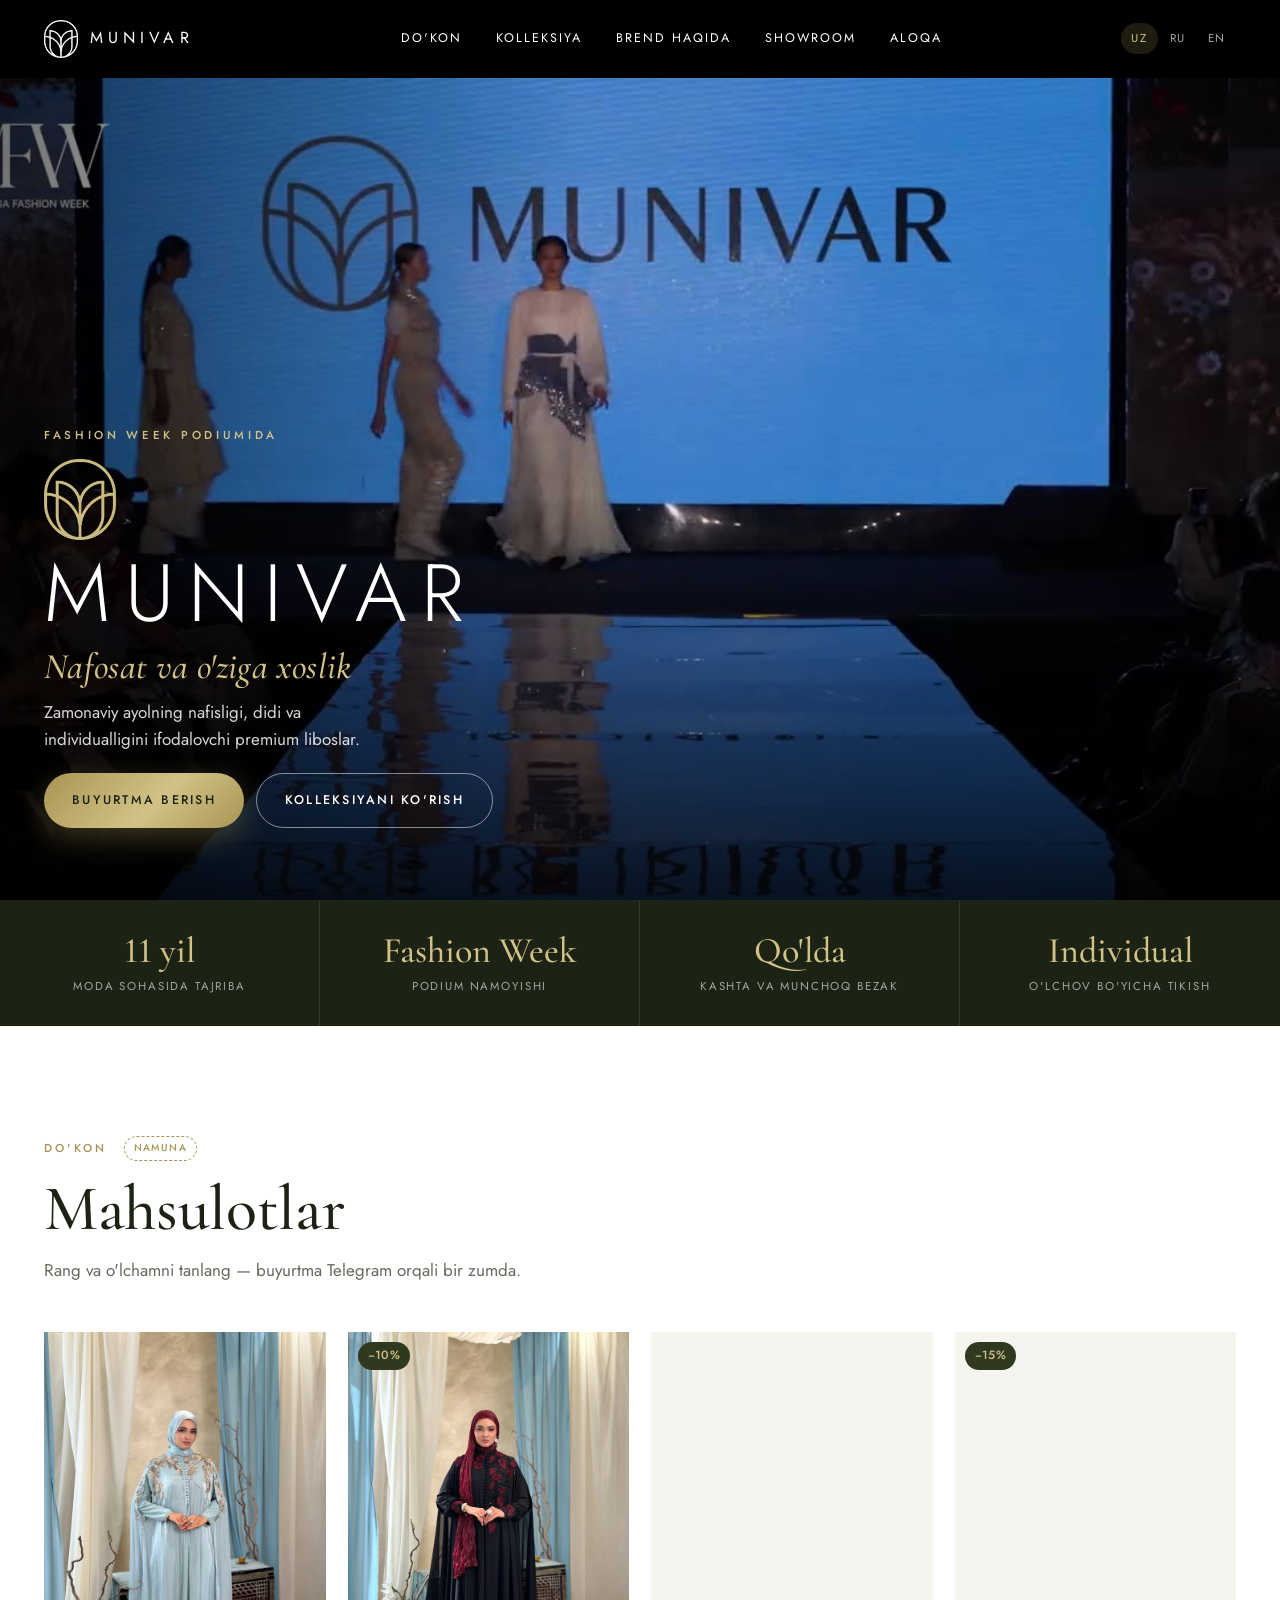
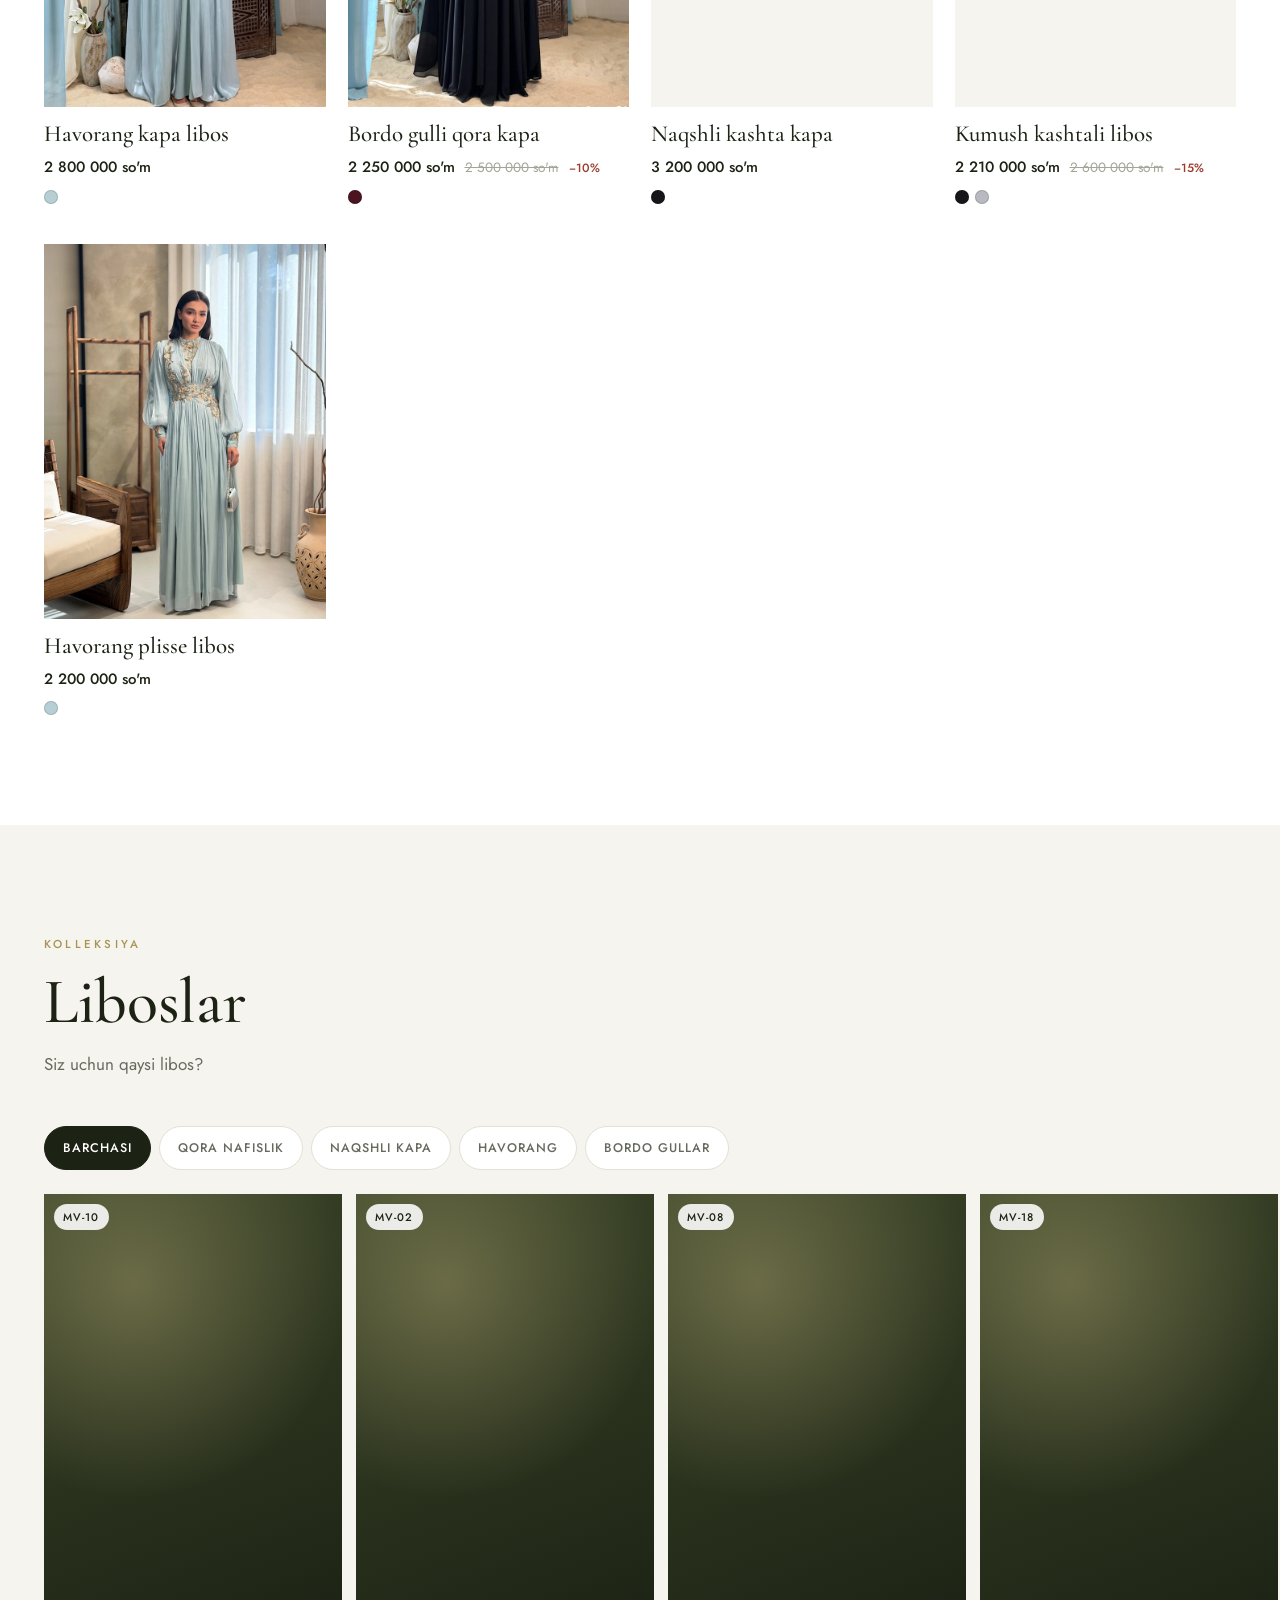
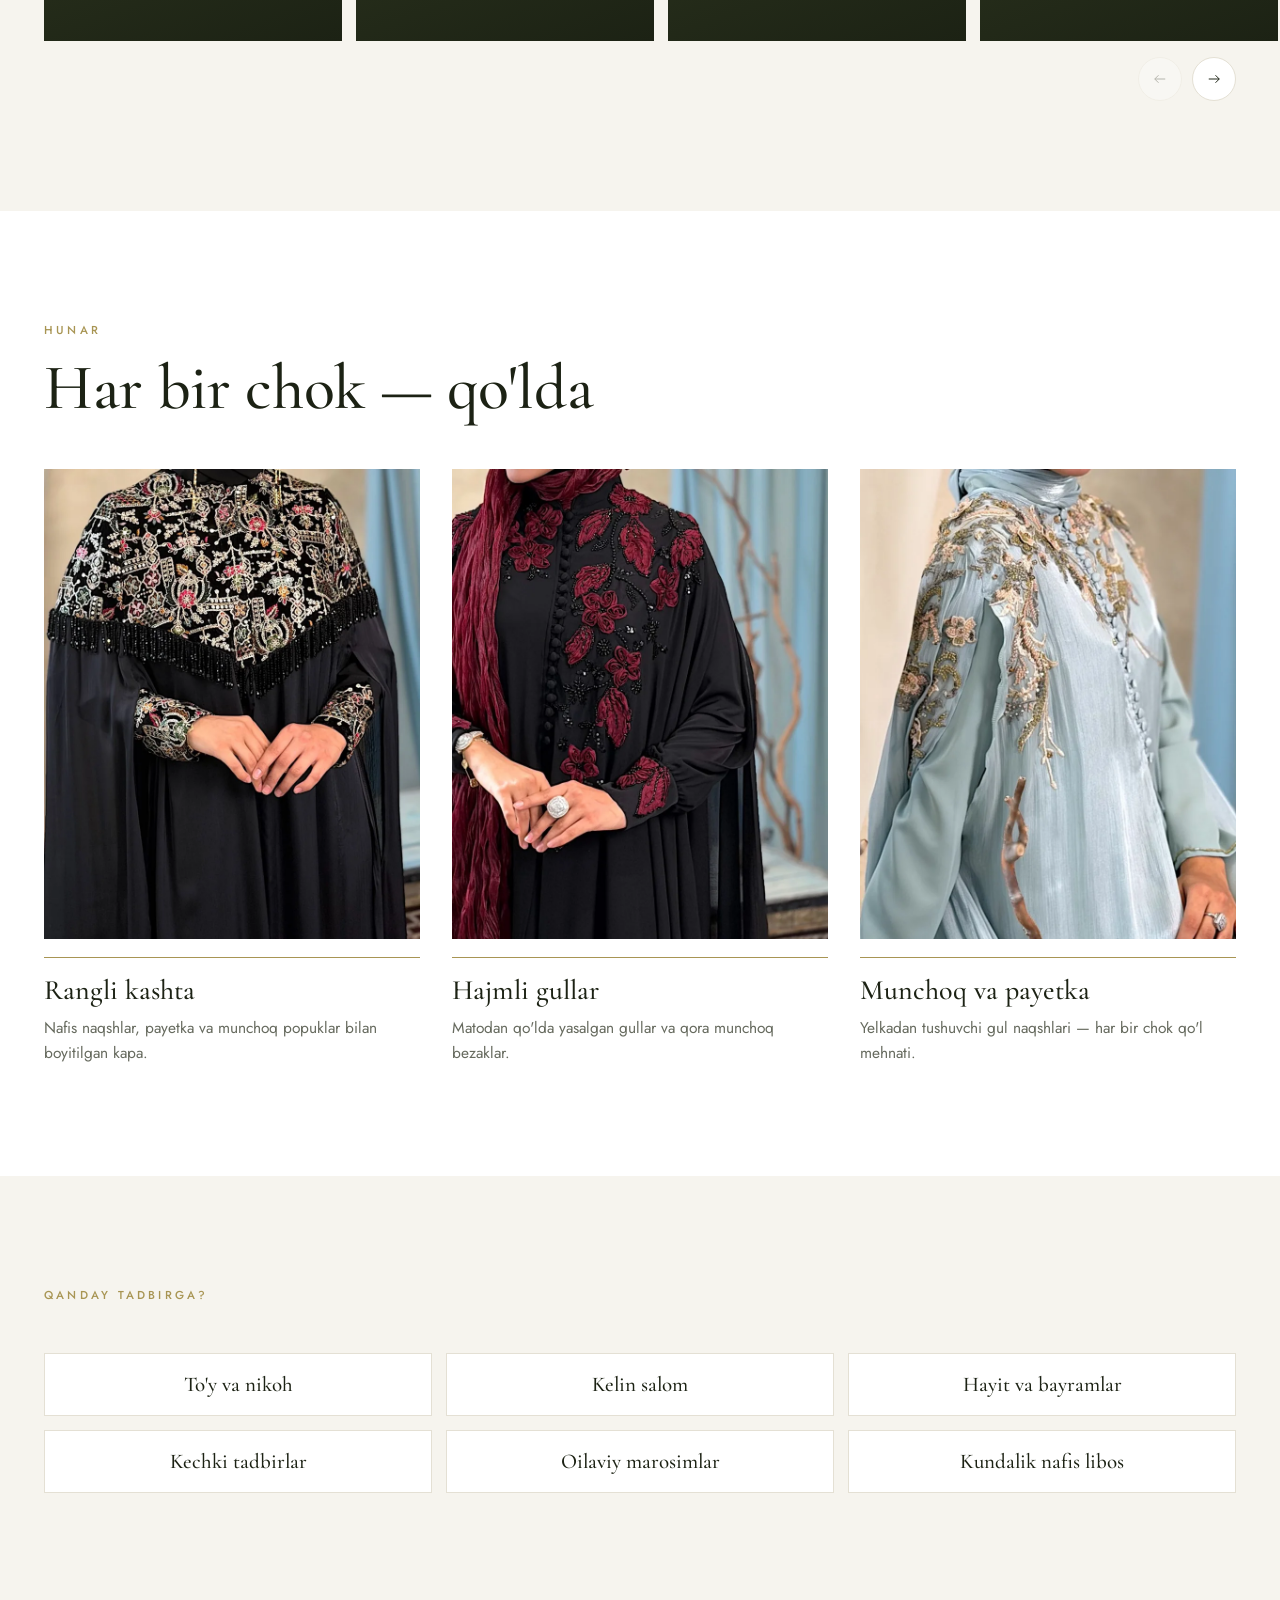
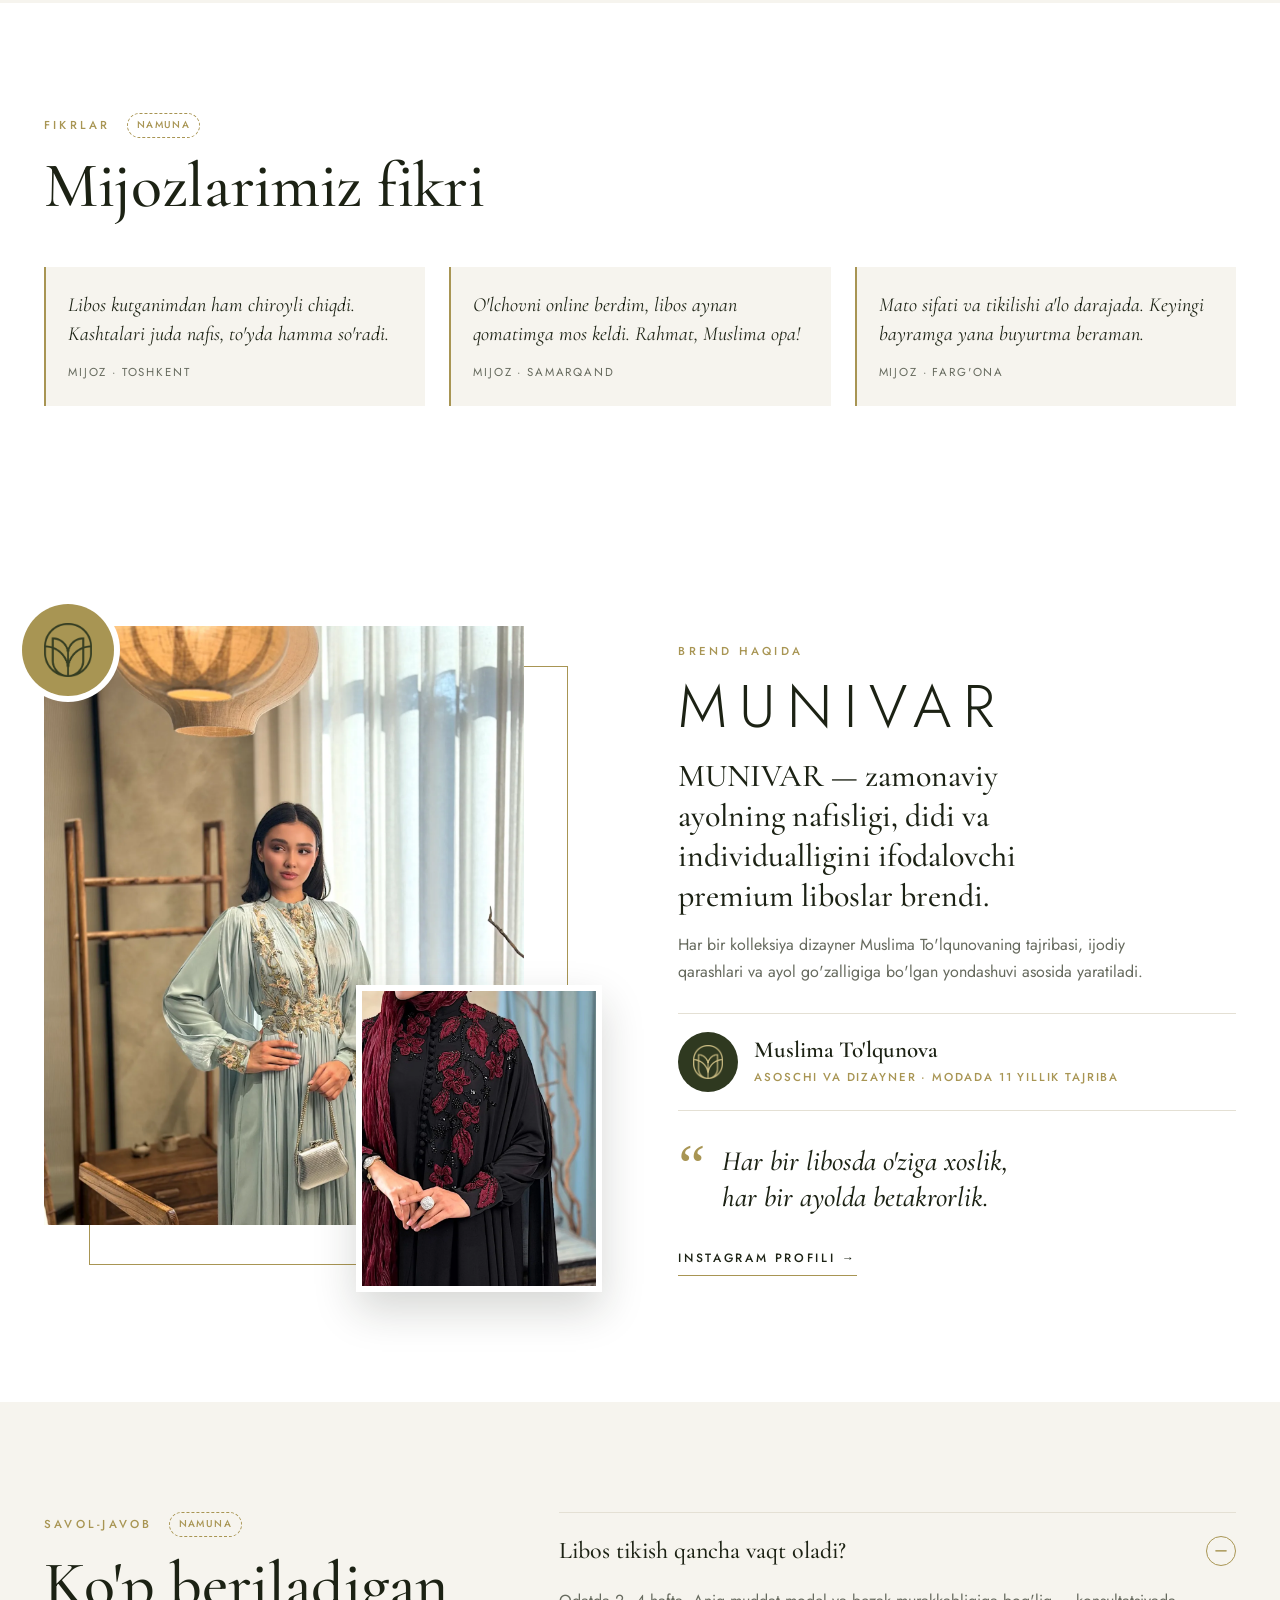
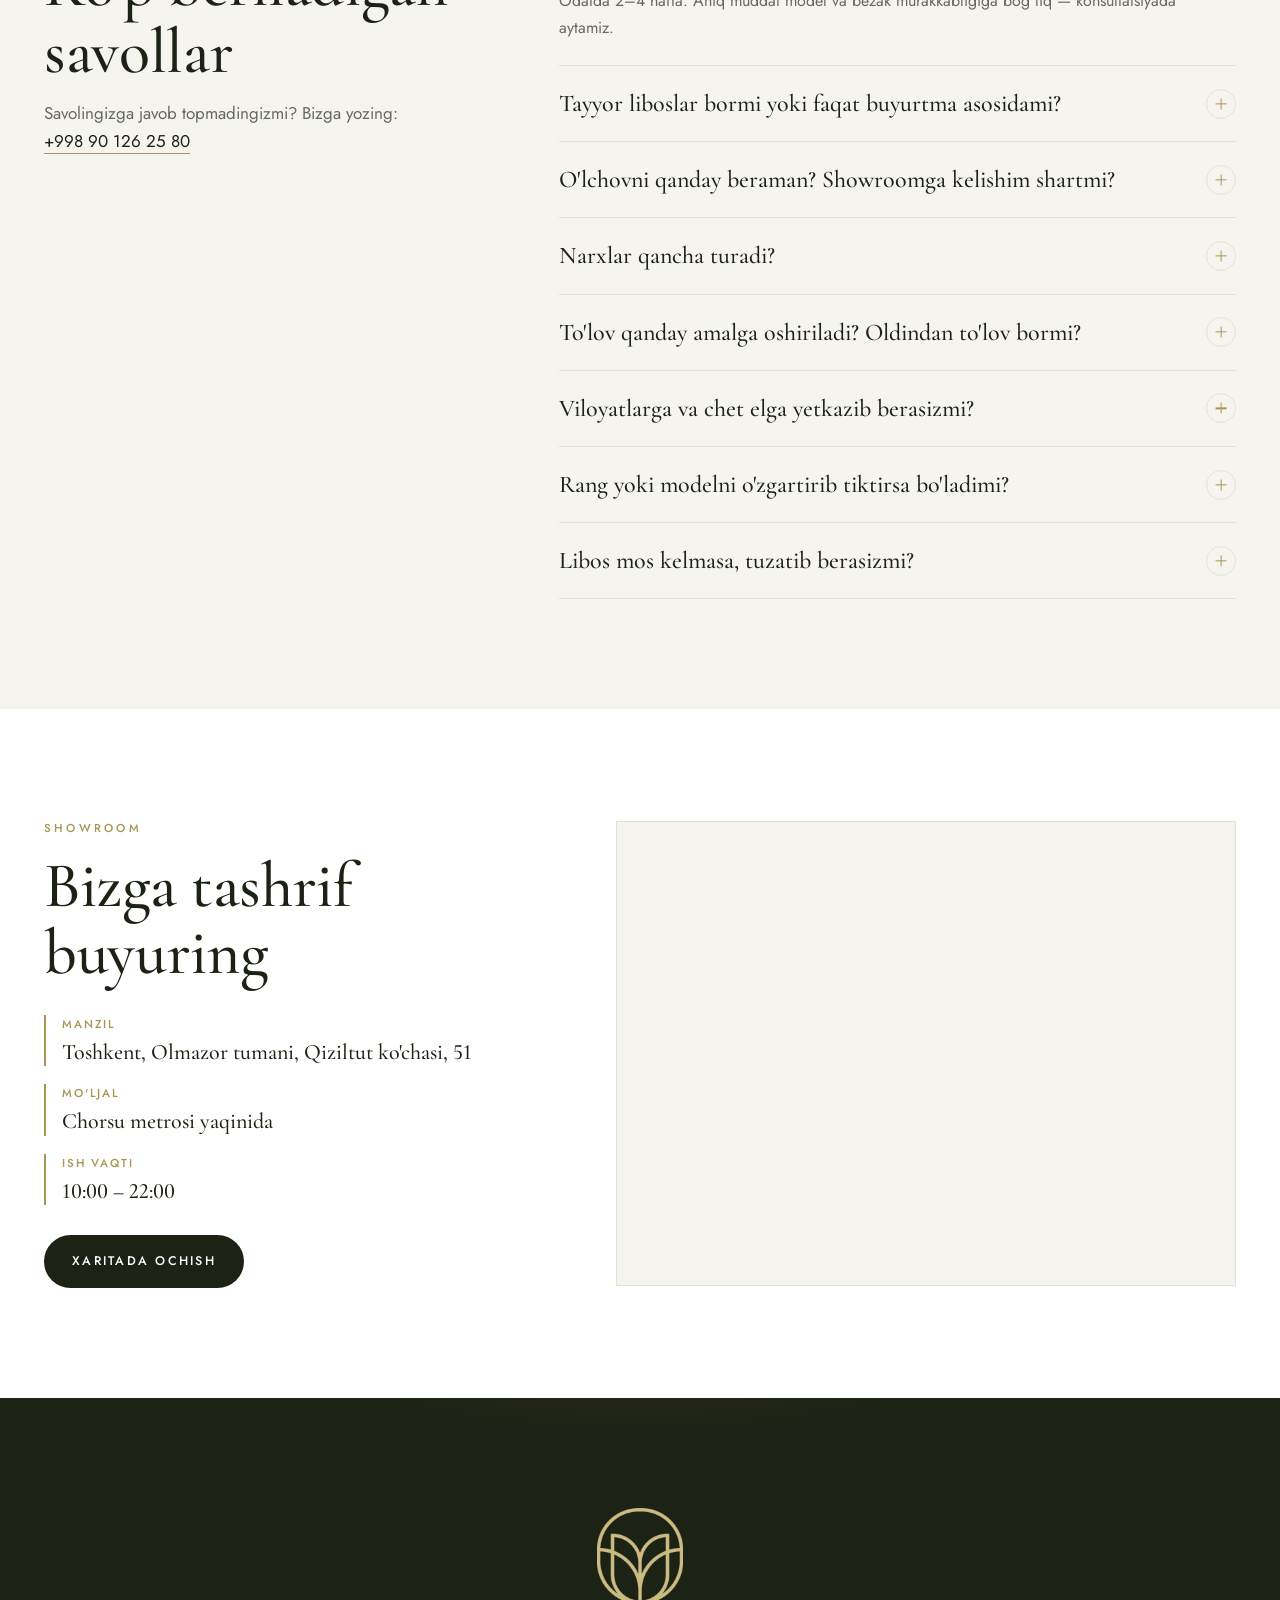
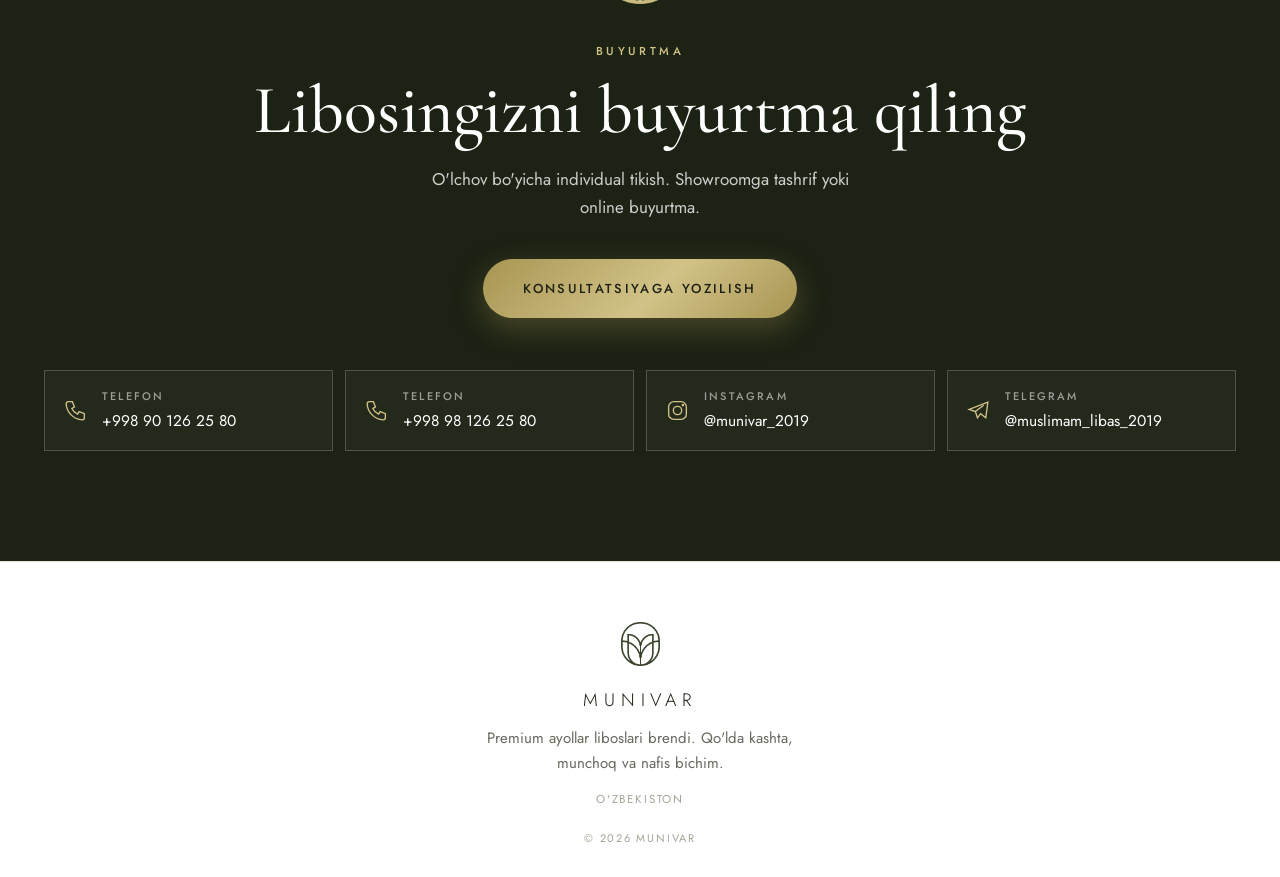
==== commit ac83c4b6: "Add shop with Telegram ordering, GitHub-backed admin panel and SEO - Product catalogue from data/pro" ====
--- a/index.html
+++ b/index.html
@@ -3,19 +3,77 @@
 <head>
 <meta charset="utf-8">
 <meta name="viewport" content="width=device-width, initial-scale=1, viewport-fit=cover">
-<title>MUNIVAR — Nafosat va o'ziga xoslik</title>
-<meta name="description" content="MUNIVAR — zamonaviy ayolning nafisligi, didi va individualligini ifodalovchi premium liboslar brendi.">
-<meta name="theme-color" content="#1f2616">
-<meta property="og:title" content="MUNIVAR — Nafosat va o'ziga xoslik">
-<meta property="og:description" content="Premium ayollar liboslari brendi. Dizayner Muslima To'lqunova.">
-<meta property="og:image" content="media/video/hero-poster.jpg">
-<link rel="icon" href="media/brand/logo-square.jpg">
+<title>MUNIVAR — premium ayollar liboslari | Toshkent</title>
+<meta name="description" content="MUNIVAR — premium ayollar liboslari: kechki liboslar, kapa va kashtali liboslar. O'lchov bo'yicha tikish, Telegram orqali buyurtma. Toshkent, Olmazor, Qiziltut ko'chasi 51.">
+<meta name="keywords" content="MUNIVAR, ayollar liboslari, kechki liboslar, kapa libos, kashtali libos, hijob liboslar, abaya, to'y liboslari, Toshkent, Muslima To'lqunova">
+<meta name="author" content="MUNIVAR">
+<meta name="robots" content="index, follow, max-image-preview:large">
+<meta name="theme-color" content="#1c2214">
+<link rel="canonical" href="https://shohjahon99.github.io/munivar/">
+<link rel="alternate" hreflang="uz" href="https://shohjahon99.github.io/munivar/?lang=uz">
+<link rel="alternate" hreflang="ru" href="https://shohjahon99.github.io/munivar/?lang=ru">
+<link rel="alternate" hreflang="en" href="https://shohjahon99.github.io/munivar/?lang=en">
+<link rel="alternate" hreflang="x-default" href="https://shohjahon99.github.io/munivar/">
+
+<meta property="og:type" content="website">
+<meta property="og:site_name" content="MUNIVAR">
+<meta property="og:url" content="https://shohjahon99.github.io/munivar/">
+<meta property="og:title" content="MUNIVAR — premium ayollar liboslari">
+<meta property="og:description" content="Nafosat va o'ziga xoslik. Kechki liboslar, kapa va kashtali liboslar — rang va o'lchamni tanlab, Telegram orqali buyurtma bering.">
+<meta property="og:image" content="https://shohjahon99.github.io/munivar/media/brand/og-image.jpg">
+<meta property="og:image:width" content="1200">
+<meta property="og:image:height" content="630">
+<meta property="og:locale" content="uz_UZ">
+<meta property="og:locale:alternate" content="ru_RU">
+<meta property="og:locale:alternate" content="en_US">
+<meta name="twitter:card" content="summary_large_image">
+<meta name="twitter:title" content="MUNIVAR — premium ayollar liboslari">
+<meta name="twitter:image" content="https://shohjahon99.github.io/munivar/media/brand/og-image.jpg">
+
+<link rel="icon" type="image/png" sizes="32x32" href="media/brand/favicon-32.png">
+<link rel="apple-touch-icon" href="media/brand/apple-touch-icon.png">
+<link rel="manifest" href="site.webmanifest">
+
+<script type="application/ld+json">
+{
+  "@context": "https://schema.org",
+  "@type": "ClothingStore",
+  "@id": "https://shohjahon99.github.io/munivar/#store",
+  "name": "MUNIVAR",
+  "description": "Premium ayollar liboslari brendi. Kechki liboslar, kapa va kashtali liboslar, o'lchov bo'yicha tikish.",
+  "url": "https://shohjahon99.github.io/munivar/",
+  "logo": "https://shohjahon99.github.io/munivar/media/brand/icon-512.png",
+  "image": "https://shohjahon99.github.io/munivar/media/brand/og-image.jpg",
+  "telephone": ["+998901262580", "+998981262580"],
+  "address": {
+    "@type": "PostalAddress",
+    "streetAddress": "Qiziltut ko'chasi, 51",
+    "addressLocality": "Toshkent",
+    "addressRegion": "Olmazor tumani",
+    "addressCountry": "UZ"
+  },
+  "geo": { "@type": "GeoCoordinates", "latitude": 41.326849, "longitude": 69.229467 },
+  "hasMap": "https://yandex.uz/maps/10335/tashkent/house/qiziltut_ko_chasi_51/YkAYdAVpTUMAQFprfX9zd3RnbQ==/",
+  "founder": { "@type": "Person", "name": "Muslima To'lqunova" },
+  "sameAs": ["https://www.instagram.com/munivar_2019/", "https://t.me/muslimam_libas_2019"],
+  "priceRange": "$$"
+}
+</script>
 <link rel="preconnect" href="https://fonts.googleapis.com">
 <link rel="preconnect" href="https://fonts.gstatic.com" crossorigin>
 <link href="https://fonts.googleapis.com/css2?family=Cormorant+Garamond:ital,wght@0,400;0,500;0,600;1,400;1,500&family=Jost:wght@300;400;500&display=swap" rel="stylesheet">
 <link rel="stylesheet" href="assets/style.css">
 </head>
 <body>
+<noscript>
+  <div style="padding:24px;font-family:sans-serif">
+    <h1>MUNIVAR — premium ayollar liboslari</h1>
+    <p>Kechki liboslar, kapa va kashtali liboslar. Dizayner Muslima To'lqunova, modada 11 yillik tajriba. O'lchov bo'yicha individual tikish.</p>
+    <p>Manzil: Toshkent, Olmazor tumani, Qiziltut ko'chasi, 51 (Chorsu metrosi yaqinida). Ish vaqti: 10:00–22:00.</p>
+    <p>Telefon: <a href="tel:+998901262580">+998 90 126 25 80</a>, <a href="tel:+998981262580">+998 98 126 25 80</a>.
+       Telegram: <a href="https://t.me/muslimam_libas_2019">@muslimam_libas_2019</a>. Instagram: <a href="https://www.instagram.com/munivar_2019/">@munivar_2019</a>.</p>
+  </div>
+</noscript>
 
 <header class="nav nav--over" id="nav">
   <a class="nav__logo" href="#hero" aria-label="MUNIVAR"><span class="mark"></span><span class="nav__word">MUNIVAR</span></a>
@@ -54,6 +112,17 @@
   </section>
 
   <section class="trust" data-trust></section>
+
+  <section class="sec" id="shop" hidden>
+    <div class="wrap">
+      <div class="sec__head rv">
+        <p class="eyebrow" data-ui="shopEyebrow"></p>
+        <h2 class="sec__title" data-ui="shopTitle"></h2>
+        <p class="sec__lead" data-ui="shopLead"></p>
+      </div>
+      <div class="shop" data-shop></div>
+    </div>
+  </section>
 
   <section class="sec" id="stars" hidden>
     <div class="wrap sec__head rv">
@@ -208,7 +277,42 @@
   </div>
 </div>
 
+<div class="pm" id="pm" hidden>
+  <div class="pm__sheet" role="dialog" aria-modal="true" aria-labelledby="pmName">
+    <button class="pm__x" type="button" data-ui-aria="close">×</button>
+    <div class="pm__gallery">
+      <div class="pm__main"><img alt="" data-pm-img></div>
+      <div class="pm__thumbs" data-pm-thumbs></div>
+    </div>
+    <div class="pm__info">
+      <p class="eyebrow">MUNIVAR</p>
+      <h3 class="pm__name" id="pmName" data-pm-name></h3>
+      <div class="pm__price" data-pm-price></div>
+      <p class="pm__desc" data-pm-desc></p>
+      <div class="pm__opt" data-pm-colors-wrap>
+        <p class="pm__label"><span data-ui="color"></span>: <b data-pm-color-name></b></p>
+        <div class="swatches" data-pm-colors></div>
+      </div>
+      <div class="pm__opt" data-pm-sizes-wrap>
+        <p class="pm__label"><span data-ui="size"></span>: <b data-pm-size-name></b></p>
+        <div class="sizes" data-pm-sizes></div>
+      </div>
+      <div class="pm__opt pm__row">
+        <p class="pm__label" data-ui="qty"></p>
+        <div class="qty"><button type="button" data-qty="-1" aria-label="−">−</button><span data-pm-qty>1</span><button type="button" data-qty="1" aria-label="+">+</button></div>
+      </div>
+      <div class="pm__total"><span data-ui="total"></span><b data-pm-total></b></div>
+      <button class="btn btn--gold pm__order" type="button" data-pm-order>
+        <svg viewBox="0 0 24 24" fill="none" stroke="currentColor" stroke-width="1.5"><path d="M21 4 3 11l6 2 2 6 3-4 5 4Z"/><path d="m9 13 8-6"/></svg>
+        <span data-ui="orderTg"></span>
+      </button>
+      <p class="pm__msg" data-pm-msg aria-live="polite"></p>
+    </div>
+  </div>
+</div>
+
 <script src="assets/content.js"></script>
 <script src="assets/app.js"></script>
+<script src="assets/shop.js"></script>
 </body>
 </html>
--- a/assets/style.css
+++ b/assets/style.css
@@ -373,3 +373,71 @@
 .btn--dark{background:var(--ink);color:#fff}
 .btn--dark:hover{background:var(--ink-2);transform:translateY(-2px)}
 .reviews{align-items:start}
+.sample-tag{display:inline-block;margin-left:10px;padding:3px 9px;border:1px dashed var(--gold);border-radius:999px;font-size:10px;letter-spacing:.14em;color:var(--gold);vertical-align:1px}
+
+/* ===== DO'KON ===== */
+.shop{display:grid;grid-template-columns:repeat(2,1fr);gap:22px 12px}
+@media (min-width:760px){.shop{grid-template-columns:repeat(3,1fr);gap:40px 22px}}
+@media (min-width:1180px){.shop{grid-template-columns:repeat(4,1fr)}}
+.pcard{cursor:pointer;outline:none}
+.pcard:focus-visible .pcard__media{outline:2px solid var(--gold);outline-offset:3px}
+.pcard__media{position:relative;aspect-ratio:3/4;overflow:hidden;background:var(--paper-2)}
+.pcard__media img{position:absolute;inset:0;width:100%;height:100%;object-fit:cover;transition:opacity .6s var(--ease),transform 1.2s var(--ease)}
+.pcard__alt{opacity:0}
+@media (hover:hover){.pcard:hover .pcard__alt{opacity:1}.pcard:hover .pcard__media img{transform:scale(1.03)}}
+.pcard__off{position:absolute;left:10px;top:10px;z-index:2;padding:4px 10px;border-radius:999px;background:var(--ink-2);color:var(--gold-soft);font-size:12px;font-weight:500;letter-spacing:.04em}
+.pcard__body{padding-top:14px}
+.pcard__name{margin:0 0 6px;font-family:var(--serif);font-size:clamp(19px,2vw,23px);font-weight:500;line-height:1.2}
+.pcard__dots{display:flex;gap:6px;margin-top:10px}
+.pcard__dots span{width:14px;height:14px;border-radius:50%;box-shadow:inset 0 0 0 1px rgba(0,0,0,.15)}
+
+.price{display:flex;flex-wrap:wrap;align-items:baseline;gap:4px 10px;font-size:15px}
+.price b{font-weight:500;color:var(--ink)}
+.price s{color:var(--faint);font-size:.9em}
+.price__off{font-size:12px;font-weight:500;color:#9a3b2c}
+.price--lg{font-size:20px}
+
+/* ===== MAHSULOT OYNASI ===== */
+.pm{position:fixed;inset:0;z-index:205;background:rgba(10,9,11,.66);display:grid;place-items:end center;opacity:0;pointer-events:none;transition:opacity .3s var(--ease)}
+.pm.on{opacity:1;pointer-events:auto}
+@media (min-width:860px){.pm{place-items:center;padding:28px}}
+.pm__sheet{position:relative;width:100%;max-width:1040px;max-height:94svh;overflow-y:auto;background:var(--paper);display:grid;transform:translateY(24px);transition:transform .4s var(--ease)}
+.pm.on .pm__sheet{transform:none}
+@media (min-width:860px){.pm__sheet{grid-template-columns:1.05fr 1fr}}
+.pm__x{position:absolute;right:8px;top:8px;z-index:3;width:44px;height:44px;border-radius:50%;background:rgba(255,255,255,.85);font-size:26px;font-weight:300;line-height:1}
+.pm__gallery{background:var(--paper-2)}
+.pm__main{aspect-ratio:3/4;overflow:hidden}
+.pm__main img{width:100%;height:100%;object-fit:cover}
+@media (max-width:859px){.pm__main{aspect-ratio:4/5;max-height:58svh;width:100%}}
+.pm__thumbs{display:flex;gap:8px;padding:10px}
+.pm__thumbs button{width:58px;aspect-ratio:3/4;padding:0;overflow:hidden;opacity:.55;border:1px solid transparent;transition:opacity .25s,border-color .25s}
+.pm__thumbs button.is-on{opacity:1;border-color:var(--gold)}
+.pm__thumbs img{width:100%;height:100%;object-fit:cover}
+.pm__info{padding:26px var(--gut) calc(28px + env(safe-area-inset-bottom))}
+@media (min-width:860px){.pm__info{padding:46px 42px}}
+.pm__name{margin:0 0 12px;font-family:var(--serif);font-size:clamp(28px,3.4vw,40px);font-weight:500;line-height:1.1}
+.pm__desc{margin:16px 0 0;color:var(--soft);font-size:15.5px}
+.pm__opt{margin-top:24px}
+.pm__label{margin:0 0 10px;font-size:12px;font-weight:500;letter-spacing:.12em;text-transform:uppercase}
+.pm__label b{font-weight:500;color:var(--gold);letter-spacing:.06em}
+.pm__row{display:flex;align-items:center;justify-content:space-between}
+.pm__row .pm__label{margin:0}
+.swatches,.sizes{display:flex;flex-wrap:wrap;gap:10px}
+.sw{width:40px;height:40px;padding:4px;border-radius:50%;border:1px solid var(--line);transition:border-color .2s}
+.sw span{display:block;width:100%;height:100%;border-radius:50%;box-shadow:inset 0 0 0 1px rgba(0,0,0,.12)}
+.sw.is-on{border:2px solid var(--ink);padding:3px}
+.sz{min-width:52px;height:44px;padding:0 14px;border:1px solid var(--line);font-size:14px;font-weight:500;transition:background .2s,color .2s,border-color .2s}
+.sz:hover{border-color:var(--gold)}
+.sz.is-on{background:var(--ink);border-color:var(--ink);color:#fff}
+.qty{display:flex;align-items:center;border:1px solid var(--line)}
+.qty button{width:42px;height:42px;font-size:20px}
+.qty span{min-width:32px;text-align:center;font-weight:500}
+.pm__total{display:flex;justify-content:space-between;align-items:baseline;margin:26px 0 16px;padding-top:18px;border-top:1px solid var(--line);font-size:13px;font-weight:500;letter-spacing:.12em;text-transform:uppercase}
+.pm__total b{font-family:var(--serif);font-size:28px;font-weight:600;letter-spacing:0;text-transform:none}
+.pm__order{width:100%;gap:10px}
+.pm__order svg{width:20px;height:20px}
+.pm__msg{margin:12px 0 0;font-size:14px;min-height:1.2em}
+.pm__msg.err{color:#b3261e}.pm__msg.ok{color:#1c6b3f}
+.shake{animation:errShake .32s var(--ease)}
+body.modal-open{overflow:hidden}
+@media (min-width:860px){.pm__main{aspect-ratio:auto;height:min(calc(92svh - 82px),780px)}.pm__sheet{max-height:92svh}}
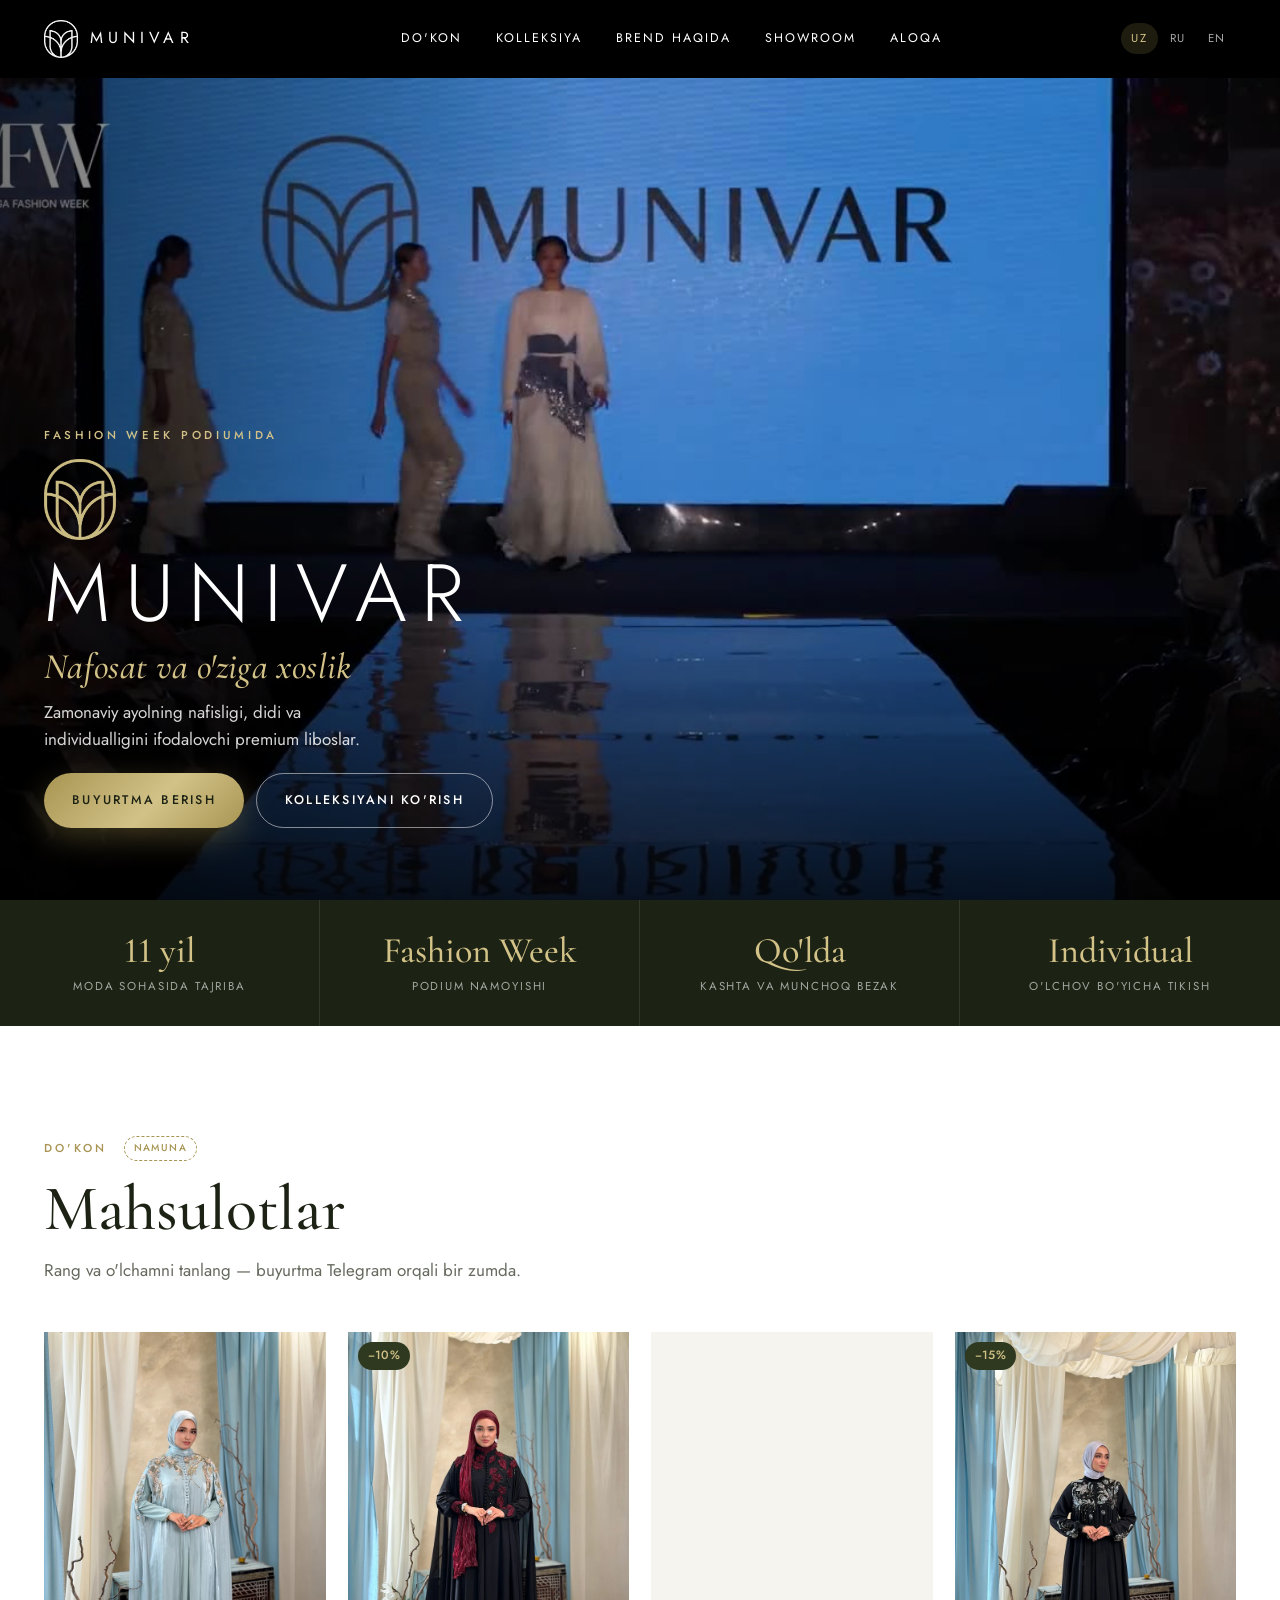
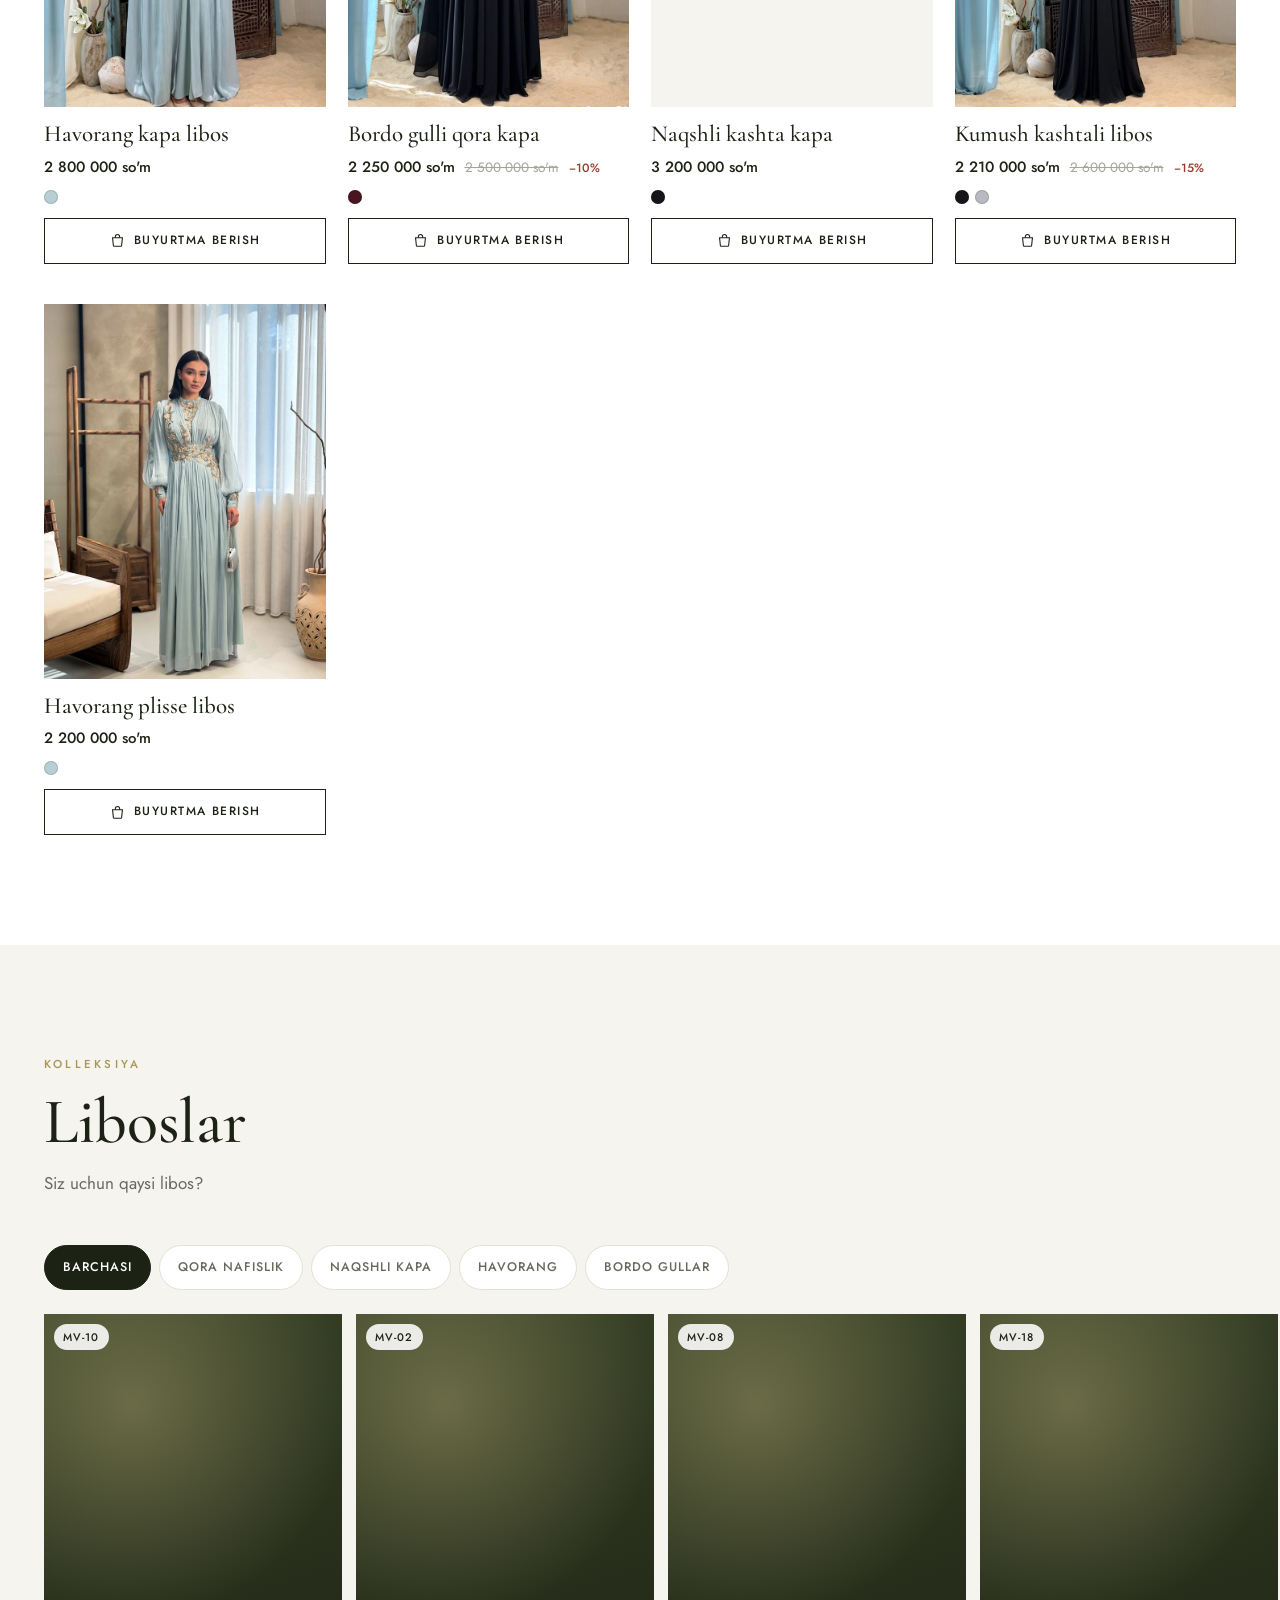
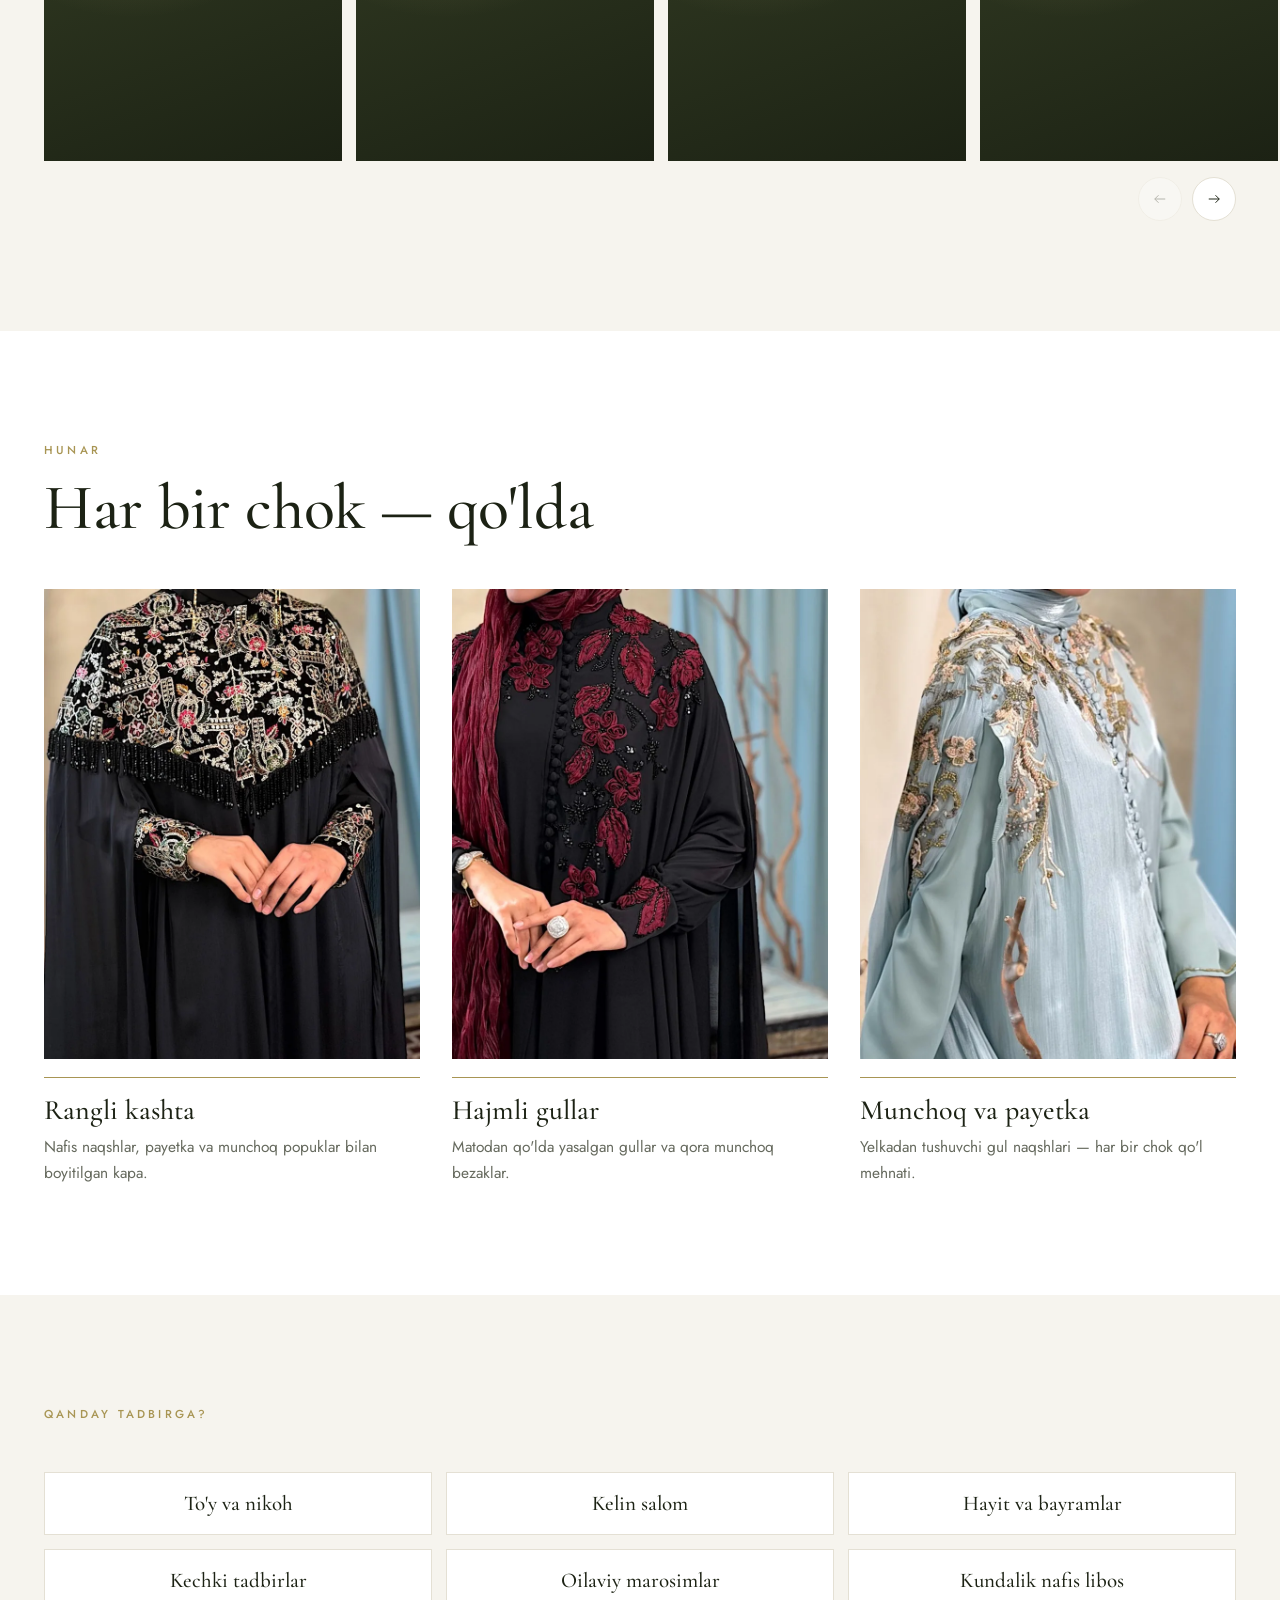
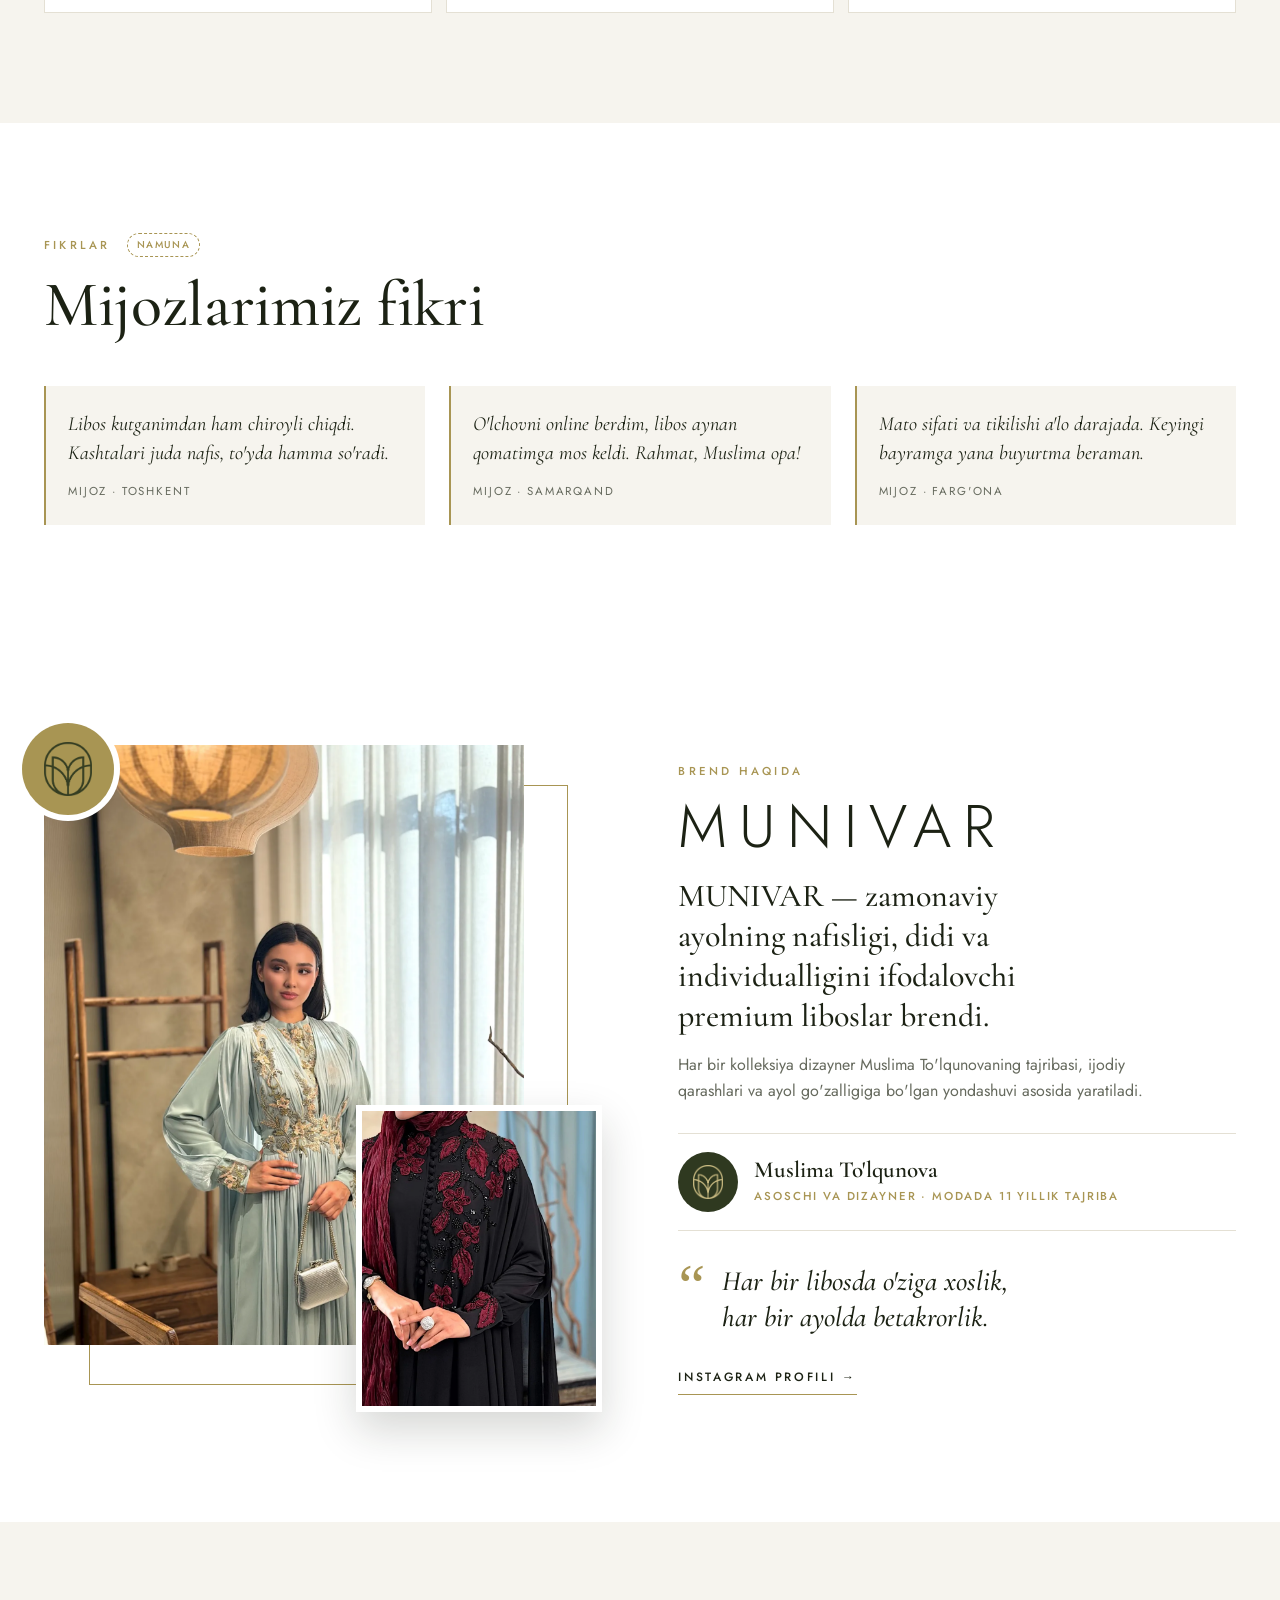
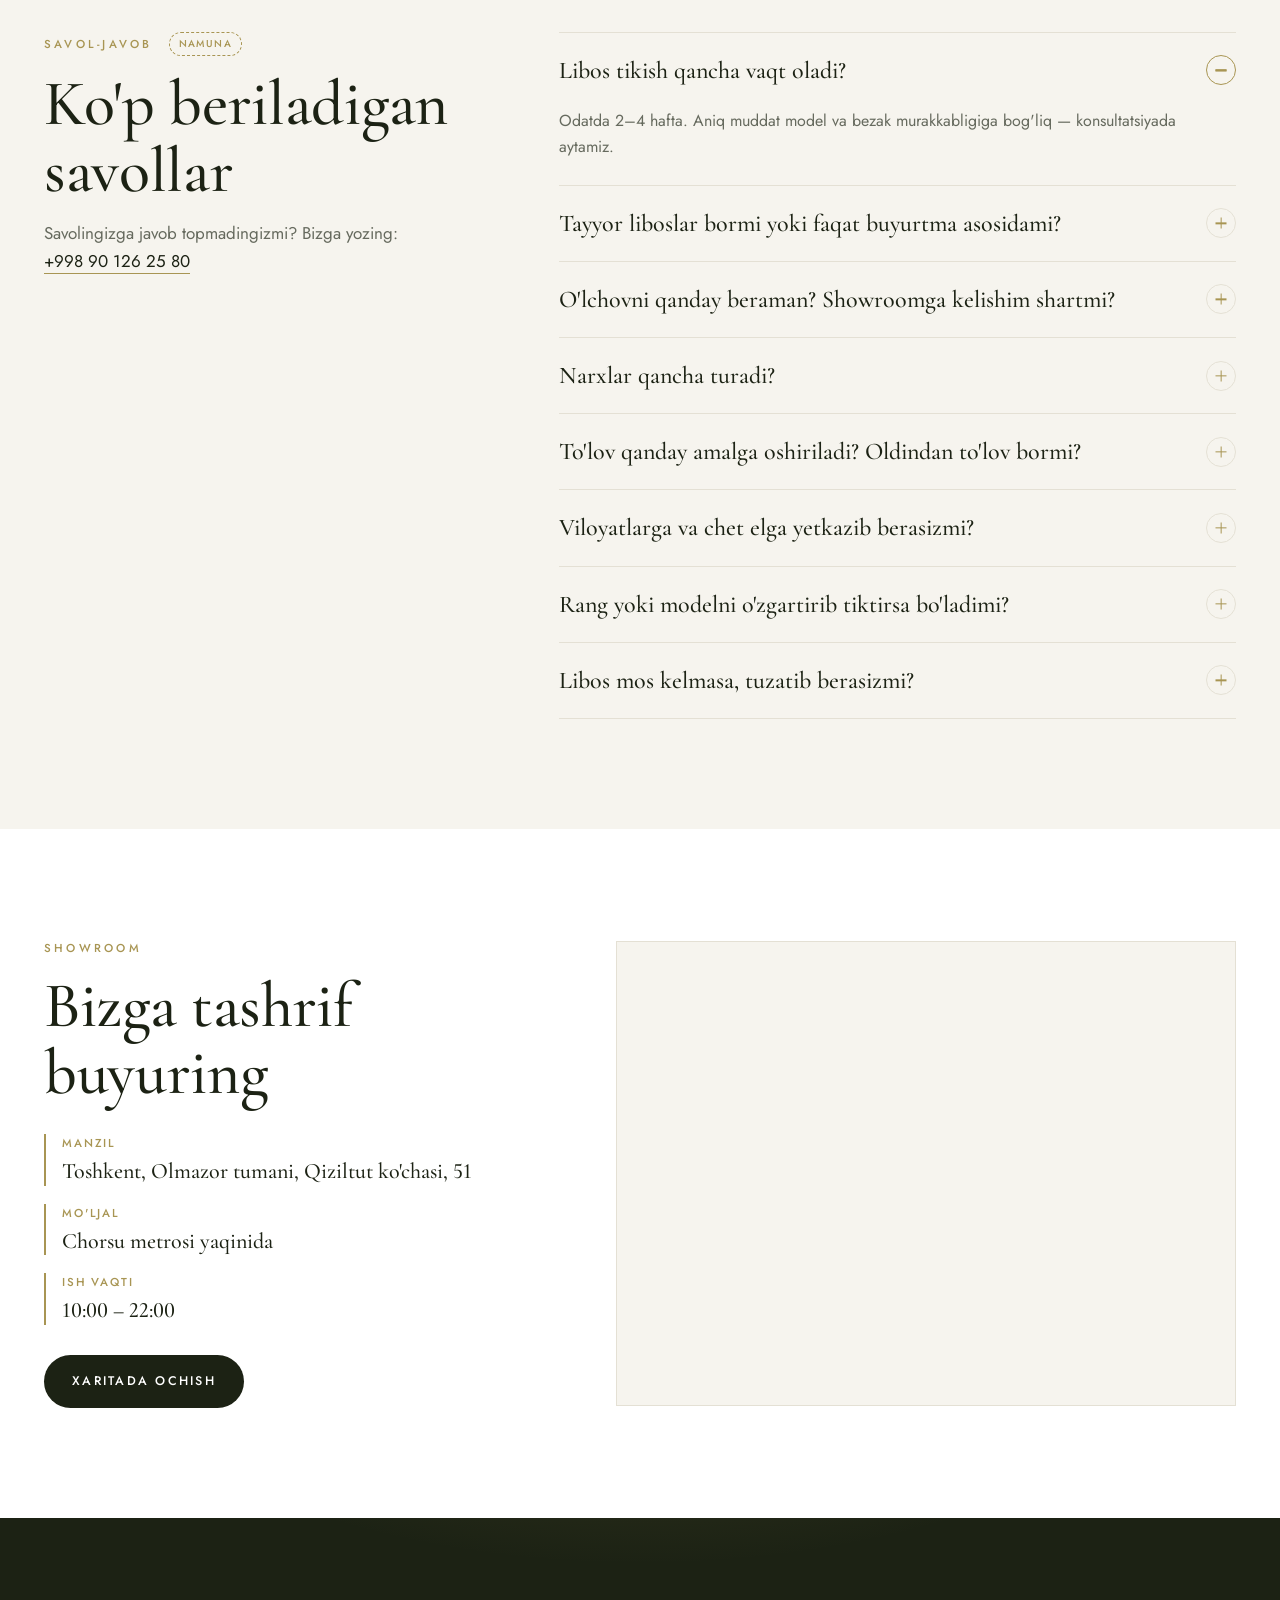
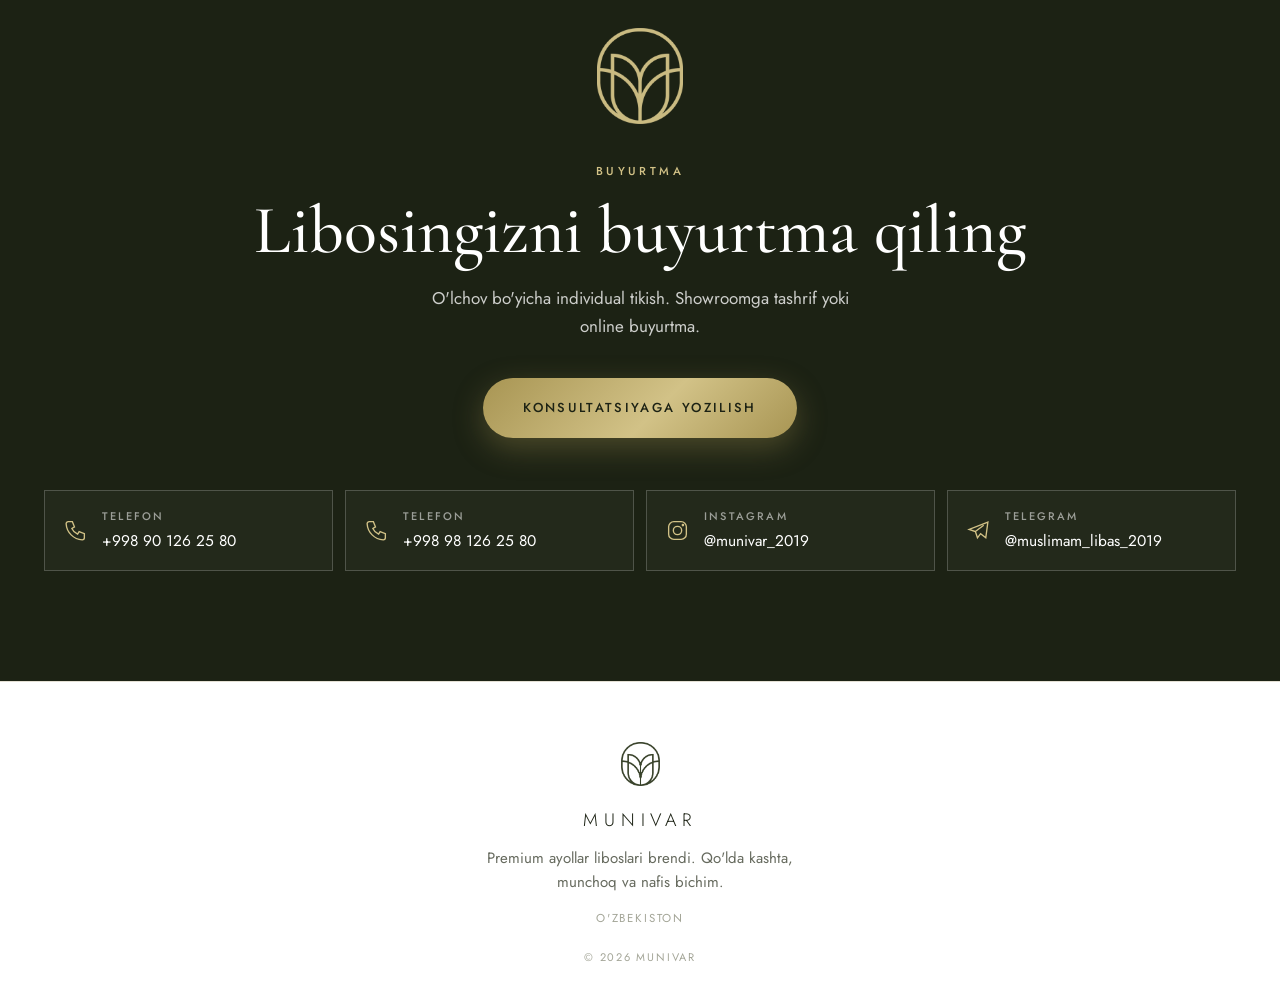
==== commit a3881e25: "Add order form with confirmation to product modal - "Order now" button on every product card. - Prod" ====
--- a/index.html
+++ b/index.html
@@ -284,6 +284,13 @@
       <div class="pm__main"><img alt="" data-pm-img></div>
       <div class="pm__thumbs" data-pm-thumbs></div>
     </div>
+    <div class="pm__done" data-pm-done hidden>
+      <span class="pm__done-mark"><svg viewBox="0 0 24 24" fill="none" stroke="currentColor" stroke-width="1.4"><circle cx="12" cy="12" r="10"/><path d="m7.5 12.3 3 3 6-6.3"/></svg></span>
+      <h3 class="pm__done-title" data-ui="orderDoneTitle"></h3>
+      <p class="pm__done-text" data-ui="orderDoneText"></p>
+      <p class="pm__done-sum" data-pm-done-sum></p>
+      <button class="btn btn--gold" type="button" data-pm-continue data-ui="continueShop"></button>
+    </div>
     <div class="pm__info">
       <p class="eyebrow">MUNIVAR</p>
       <h3 class="pm__name" id="pmName" data-pm-name></h3>
@@ -302,11 +309,37 @@
         <div class="qty"><button type="button" data-qty="-1" aria-label="−">−</button><span data-pm-qty>1</span><button type="button" data-qty="1" aria-label="+">+</button></div>
       </div>
       <div class="pm__total"><span data-ui="total"></span><b data-pm-total></b></div>
-      <button class="btn btn--gold pm__order" type="button" data-pm-order>
-        <svg viewBox="0 0 24 24" fill="none" stroke="currentColor" stroke-width="1.5"><path d="M21 4 3 11l6 2 2 6 3-4 5 4Z"/><path d="m9 13 8-6"/></svg>
-        <span data-ui="orderTg"></span>
-      </button>
-      <p class="pm__msg" data-pm-msg aria-live="polite"></p>
+
+      <form class="pm__form" data-pm-form novalidate>
+        <p class="pm__label pm__form-title" data-ui="custTitle"></p>
+        <label class="field"><span class="field__q" data-ui="qName"></span>
+          <input class="field__in" name="name" autocomplete="name" maxlength="80" data-ui-ph="pName">
+        </label>
+        <label class="field"><span class="field__q" data-ui="qPhone"></span>
+          <span class="phone">
+            <select class="phone__cc" name="cc">
+              <option>+998</option><option>+7</option><option>+992</option><option>+996</option><option>+993</option><option>+994</option><option>+971</option><option>+966</option><option>+90</option><option>+1</option><option>+44</option><option>+49</option>
+            </select>
+            <input class="field__in phone__num" name="phone" type="tel" inputmode="tel" autocomplete="tel-national" placeholder="90 123 45 67">
+          </span>
+        </label>
+        <label class="field"><span class="field__q"><span data-ui="addrQ"></span> <small data-ui="optional"></small></span>
+          <input class="field__in" name="address" autocomplete="street-address" maxlength="160" data-ui-ph="addrPh">
+        </label>
+        <label class="field"><span class="field__q"><span data-ui="commentQ"></span> <small data-ui="optional"></small></span>
+          <textarea class="field__in" name="comment" rows="2" maxlength="400"></textarea>
+        </label>
+        <input class="hp" name="website" tabindex="-1" autocomplete="off" aria-hidden="true">
+        <button class="btn btn--gold pm__order" type="submit" data-pm-order>
+          <svg viewBox="0 0 24 24" fill="none" stroke="currentColor" stroke-width="1.5"><path d="M5 8h14l-1.2 11.2a1 1 0 0 1-1 .8H7.2a1 1 0 0 1-1-.8Z"/><path d="M9 8V6.5a3 3 0 0 1 6 0V8"/></svg>
+          <span data-ui="confirmOrder"></span>
+        </button>
+        <p class="pm__msg" data-pm-msg aria-live="polite"></p>
+        <button class="pm__tg" type="button" data-pm-tg hidden>
+          <svg viewBox="0 0 24 24" fill="none" stroke="currentColor" stroke-width="1.5"><path d="M21 4 3 11l6 2 2 6 3-4 5 4Z"/><path d="m9 13 8-6"/></svg>
+          <span data-ui="sendViaTg"></span>
+        </button>
+      </form>
     </div>
   </div>
 </div>
--- a/assets/style.css
+++ b/assets/style.css
@@ -441,3 +441,32 @@
 .shake{animation:errShake .32s var(--ease)}
 body.modal-open{overflow:hidden}
 @media (min-width:860px){.pm__main{aspect-ratio:auto;height:min(calc(92svh - 82px),780px)}.pm__sheet{max-height:92svh}}
+
+/* kartadagi "Buyurtma berish" */
+.pcard__buy{display:flex;align-items:center;justify-content:center;gap:8px;width:100%;margin-top:14px;padding:12px 10px;border:1px solid var(--ink);color:var(--ink);font-size:12px;font-weight:500;letter-spacing:.12em;text-transform:uppercase;transition:background .25s,color .25s}
+.pcard__buy svg{width:17px;height:17px;flex:0 0 auto}
+.pcard:hover .pcard__buy,.pcard:focus-visible .pcard__buy{background:var(--ink);color:#fff}
+@media (max-width:420px){.pcard__buy{font-size:11px;letter-spacing:.06em;padding:11px 6px;gap:6px}}
+
+/* buyurtma formasi (mahsulot oynasida) */
+.pm__form{margin-top:4px}
+.pm__form-title{margin:6px 0 16px}
+.pm__form .field{margin-bottom:16px}
+.pm__form .field__q small{text-transform:none;letter-spacing:0;font-weight:400;color:var(--faint)}
+.pm__form textarea.field__in{resize:vertical;min-height:44px}
+.pm__tg{display:flex;align-items:center;justify-content:center;gap:8px;width:100%;margin-top:10px;padding:12px;border:1px solid var(--line);font-size:13px;font-weight:500;letter-spacing:.06em}
+.pm__tg svg{width:18px;height:18px}
+.pm__tg:hover{border-color:var(--gold)}
+
+/* tasdiq */
+.pm__done{grid-column:2;display:flex;flex-direction:column;align-items:center;justify-content:center;text-align:center;padding:56px 32px}
+@media (max-width:859px){.pm__done{grid-column:1;padding:36px var(--gut) calc(40px + env(safe-area-inset-bottom))}}
+.pm__done-mark{width:64px;height:64px;color:var(--gold);margin-bottom:18px}
+.pm__done-mark svg{width:100%;height:100%}
+.pm__done-title{margin:0 0 10px;font-family:var(--serif);font-size:clamp(28px,3.4vw,38px);font-weight:500;line-height:1.15}
+.pm__done-text{margin:0;color:var(--soft);font-size:17px}
+.pm__done-sum{margin:20px 0 28px;padding:12px 16px;background:var(--paper-2);font-size:14px;max-width:40ch}
+.pcard{display:flex;flex-direction:column}
+.pcard__body{flex:1;display:flex;flex-direction:column}
+.pcard__buy{margin-top:auto}
+.pcard__body > :nth-last-child(2){margin-bottom:14px}
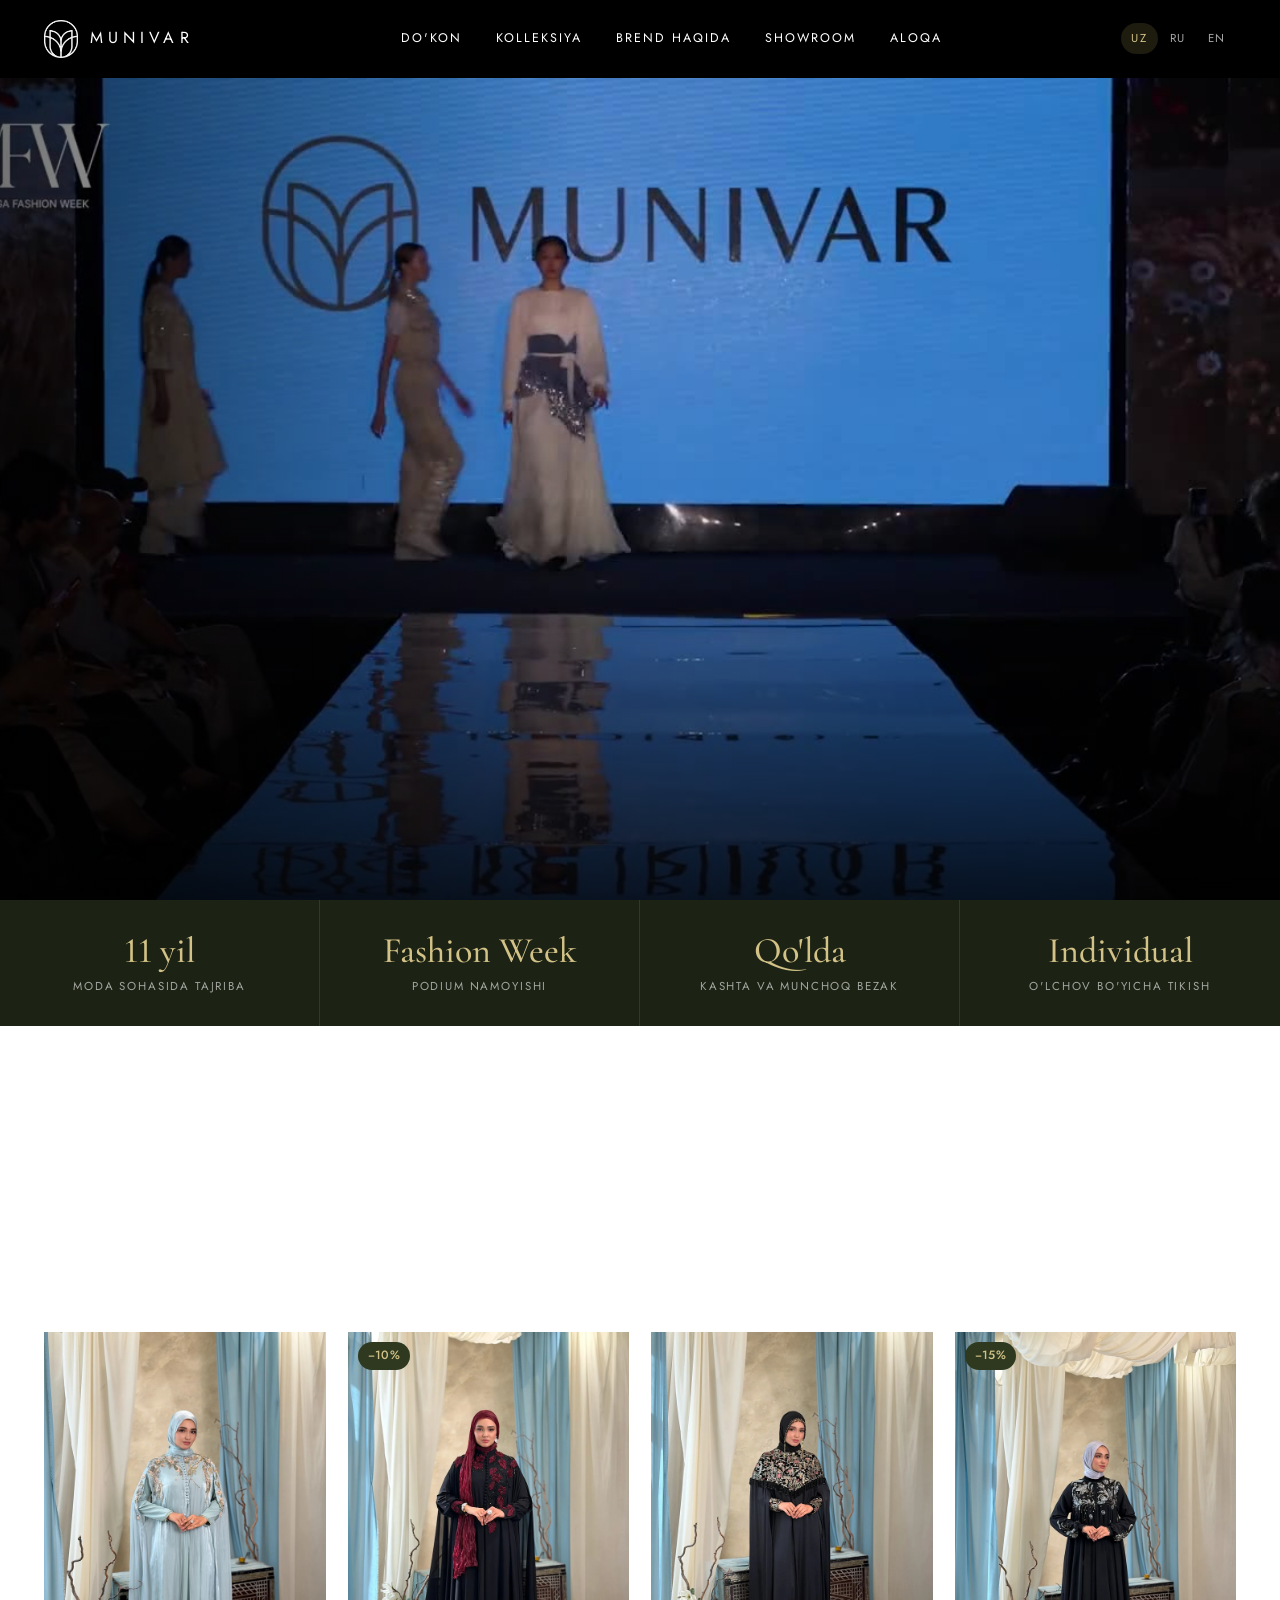
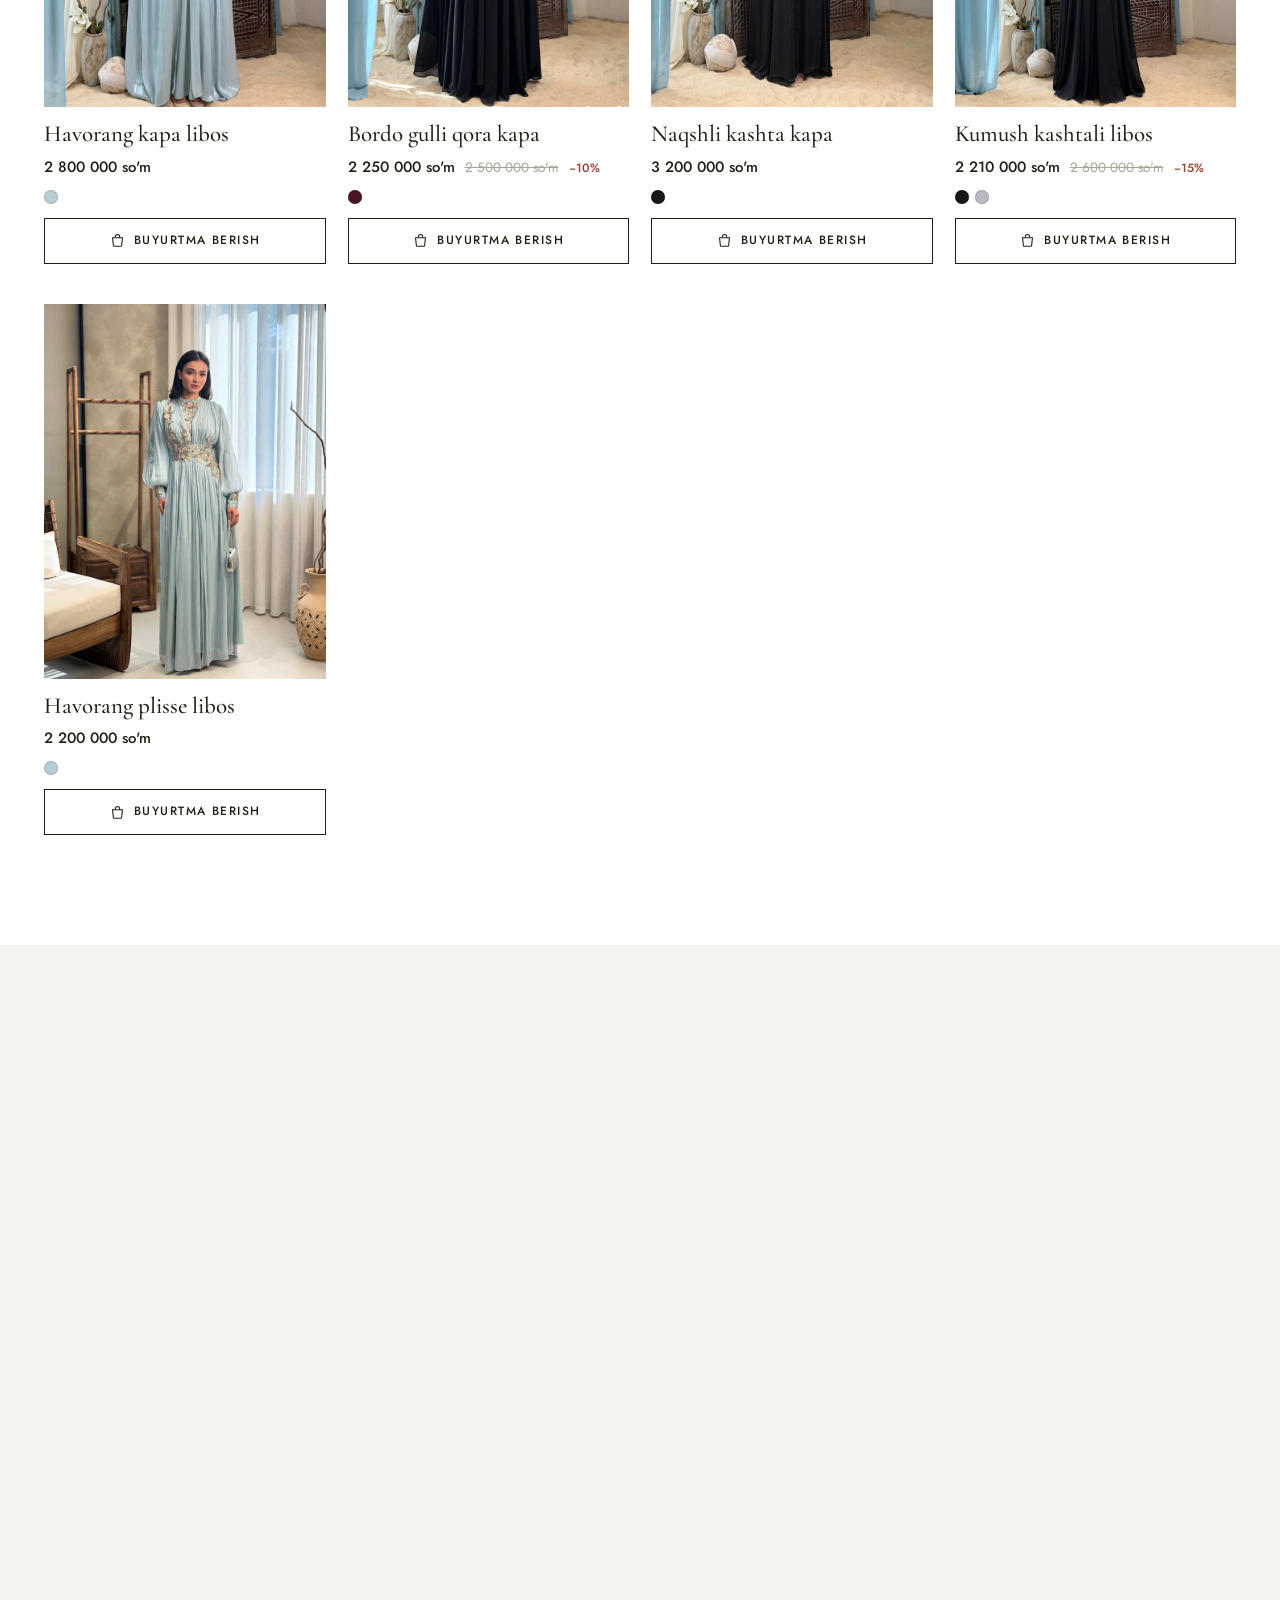
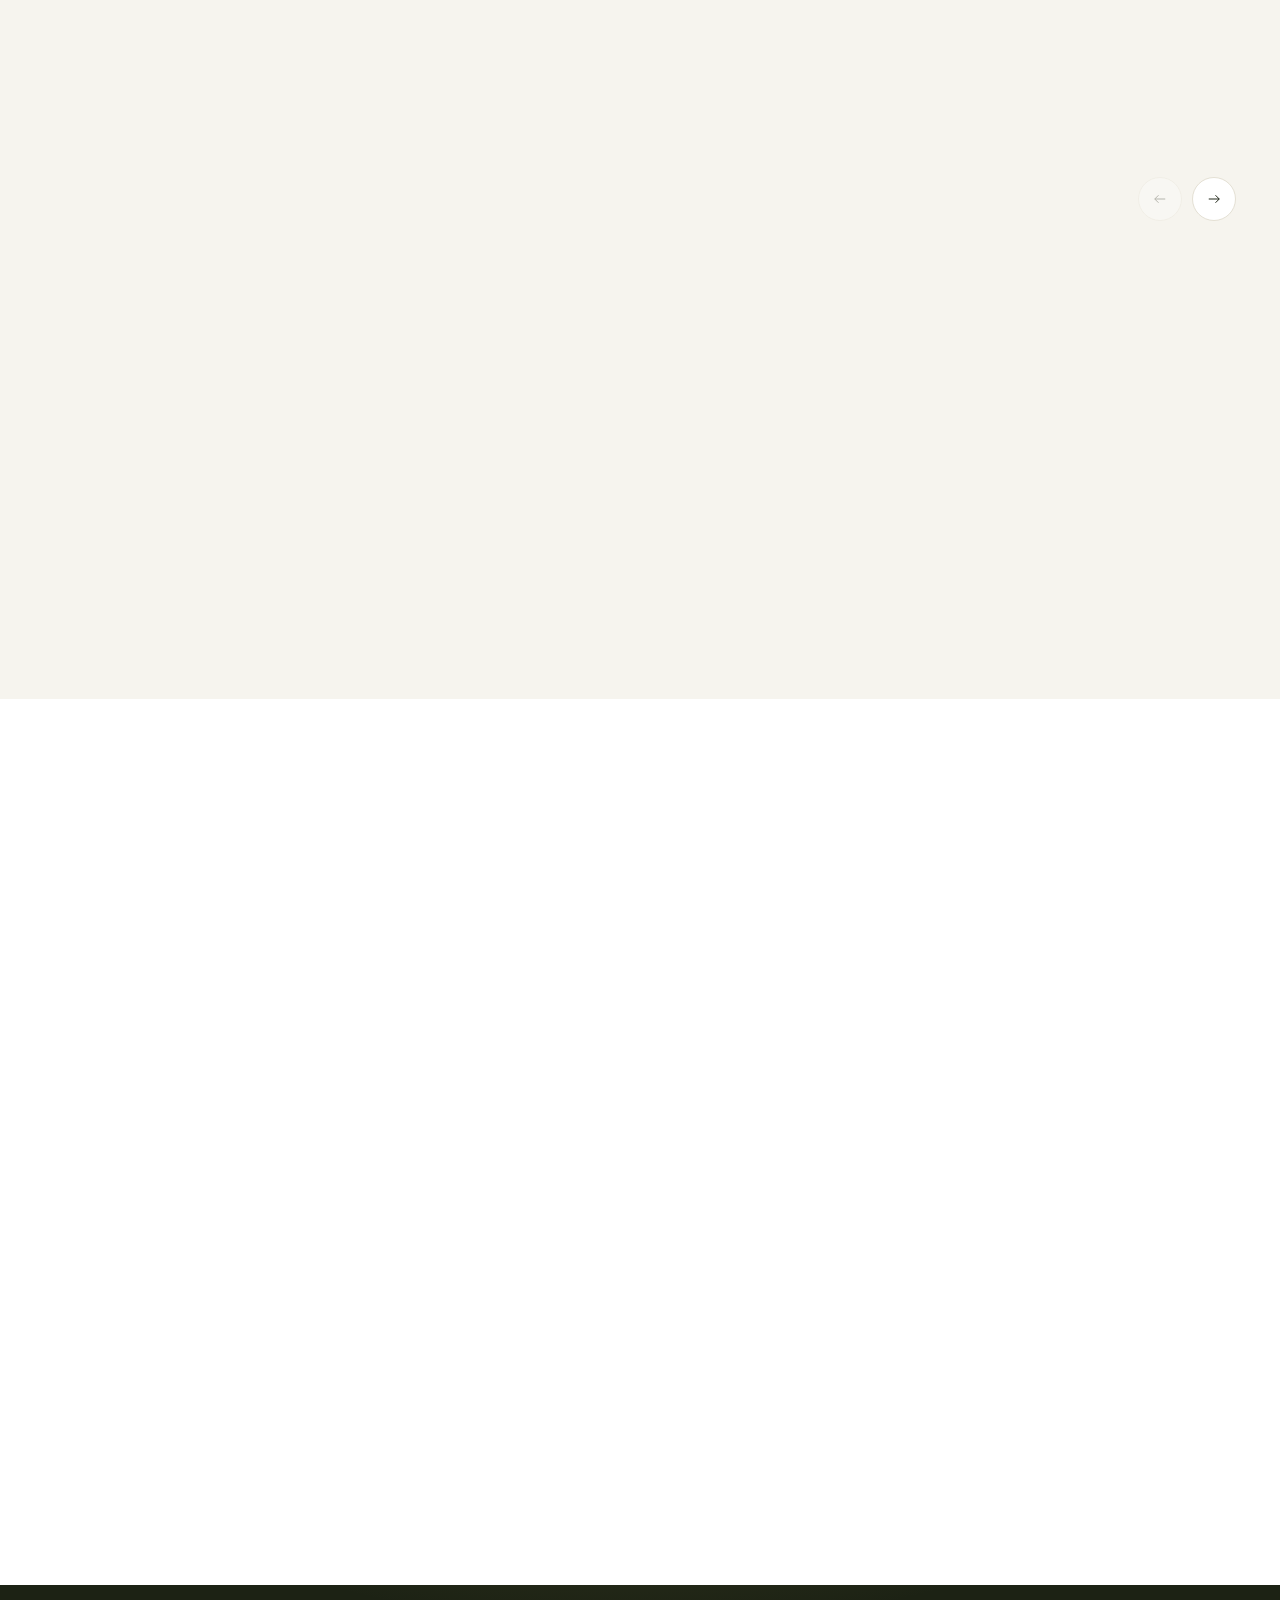
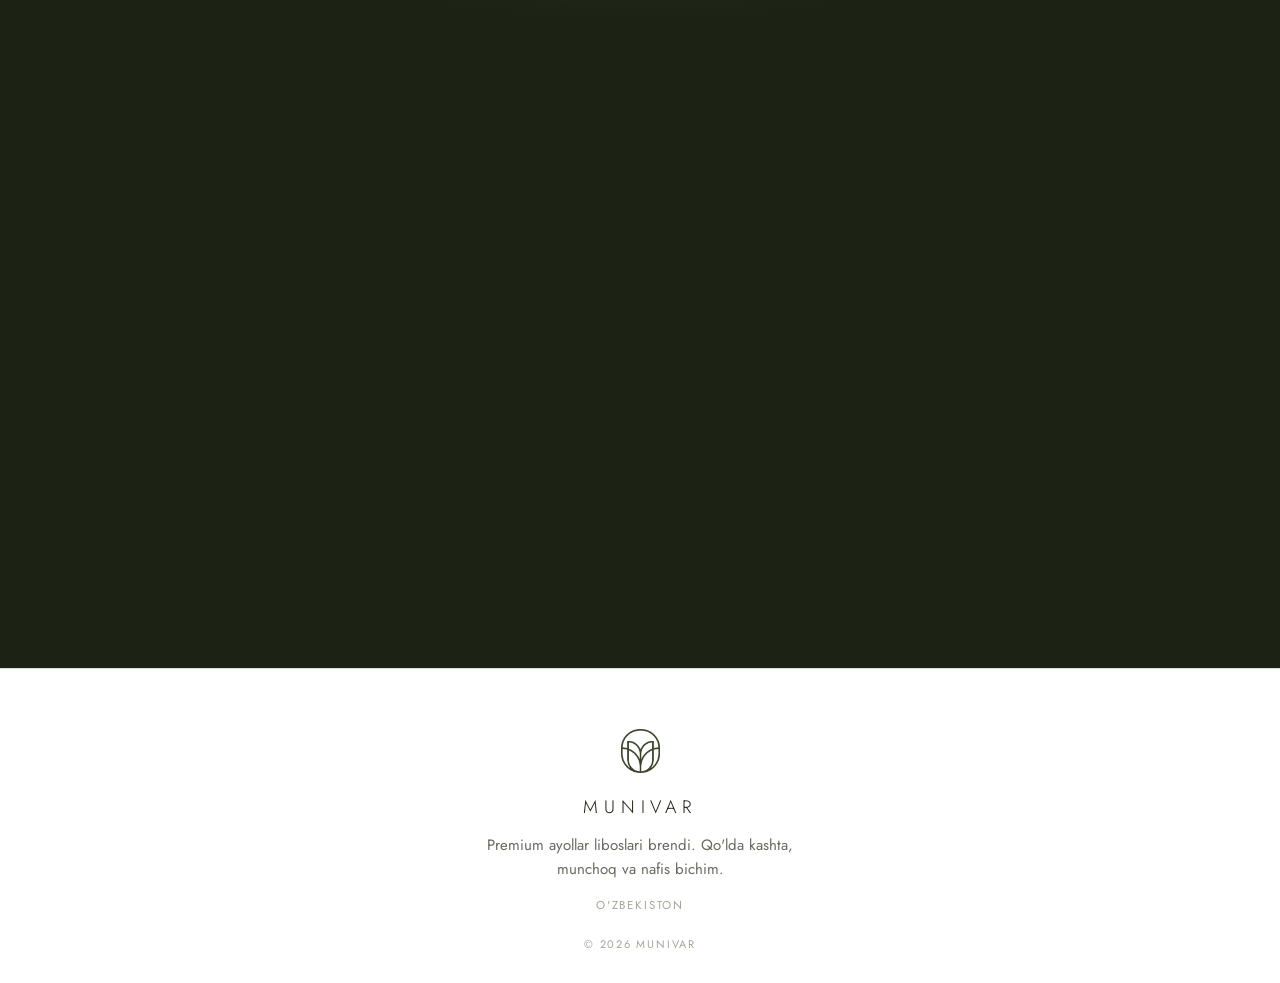
==== commit ba1cb956: "Connect custom domain munivar.uz Add CNAME for GitHub Pages and switch canonical, hreflang, Open Gra" ====
--- a/index.html
+++ b/index.html
@@ -9,18 +9,18 @@
 <meta name="author" content="MUNIVAR">
 <meta name="robots" content="index, follow, max-image-preview:large">
 <meta name="theme-color" content="#1c2214">
-<link rel="canonical" href="https://shohjahon99.github.io/munivar/">
-<link rel="alternate" hreflang="uz" href="https://shohjahon99.github.io/munivar/?lang=uz">
-<link rel="alternate" hreflang="ru" href="https://shohjahon99.github.io/munivar/?lang=ru">
-<link rel="alternate" hreflang="en" href="https://shohjahon99.github.io/munivar/?lang=en">
-<link rel="alternate" hreflang="x-default" href="https://shohjahon99.github.io/munivar/">
+<link rel="canonical" href="https://munivar.uz/">
+<link rel="alternate" hreflang="uz" href="https://munivar.uz/?lang=uz">
+<link rel="alternate" hreflang="ru" href="https://munivar.uz/?lang=ru">
+<link rel="alternate" hreflang="en" href="https://munivar.uz/?lang=en">
+<link rel="alternate" hreflang="x-default" href="https://munivar.uz/">
 
 <meta property="og:type" content="website">
 <meta property="og:site_name" content="MUNIVAR">
-<meta property="og:url" content="https://shohjahon99.github.io/munivar/">
+<meta property="og:url" content="https://munivar.uz/">
 <meta property="og:title" content="MUNIVAR — premium ayollar liboslari">
 <meta property="og:description" content="Nafosat va o'ziga xoslik. Kechki liboslar, kapa va kashtali liboslar — rang va o'lchamni tanlab, Telegram orqali buyurtma bering.">
-<meta property="og:image" content="https://shohjahon99.github.io/munivar/media/brand/og-image.jpg">
+<meta property="og:image" content="https://munivar.uz/media/brand/og-image.jpg">
 <meta property="og:image:width" content="1200">
 <meta property="og:image:height" content="630">
 <meta property="og:locale" content="uz_UZ">
@@ -28,7 +28,7 @@
 <meta property="og:locale:alternate" content="en_US">
 <meta name="twitter:card" content="summary_large_image">
 <meta name="twitter:title" content="MUNIVAR — premium ayollar liboslari">
-<meta name="twitter:image" content="https://shohjahon99.github.io/munivar/media/brand/og-image.jpg">
+<meta name="twitter:image" content="https://munivar.uz/media/brand/og-image.jpg">
 
 <link rel="icon" type="image/png" sizes="32x32" href="media/brand/favicon-32.png">
 <link rel="apple-touch-icon" href="media/brand/apple-touch-icon.png">
@@ -38,12 +38,12 @@
 {
   "@context": "https://schema.org",
   "@type": "ClothingStore",
-  "@id": "https://shohjahon99.github.io/munivar/#store",
+  "@id": "https://munivar.uz/#store",
   "name": "MUNIVAR",
   "description": "Premium ayollar liboslari brendi. Kechki liboslar, kapa va kashtali liboslar, o'lchov bo'yicha tikish.",
-  "url": "https://shohjahon99.github.io/munivar/",
-  "logo": "https://shohjahon99.github.io/munivar/media/brand/icon-512.png",
-  "image": "https://shohjahon99.github.io/munivar/media/brand/og-image.jpg",
+  "url": "https://munivar.uz/",
+  "logo": "https://munivar.uz/media/brand/icon-512.png",
+  "image": "https://munivar.uz/media/brand/og-image.jpg",
   "telephone": ["+998901262580", "+998981262580"],
   "address": {
     "@type": "PostalAddress",
@@ -69,7 +69,7 @@
   <div style="padding:24px;font-family:sans-serif">
     <h1>MUNIVAR — premium ayollar liboslari</h1>
     <p>Kechki liboslar, kapa va kashtali liboslar. Dizayner Muslima To'lqunova, modada 11 yillik tajriba. O'lchov bo'yicha individual tikish.</p>
-    <p>Manzil: Toshkent, Olmazor tumani, Qiziltut ko'chasi, 51 (Chorsu metrosi yaqinida). Ish vaqti: 10:00–22:00.</p>
+    <p>Manzil: Toshkent, Olmazor tumani, Qiziltut ko'chasi, 51 (mo'ljal: Marwa hotel). Ish vaqti: har kuni 9:00–21:00.</p>
     <p>Telefon: <a href="tel:+998901262580">+998 90 126 25 80</a>, <a href="tel:+998981262580">+998 98 126 25 80</a>.
        Telegram: <a href="https://t.me/muslimam_libas_2019">@muslimam_libas_2019</a>. Instagram: <a href="https://www.instagram.com/munivar_2019/">@munivar_2019</a>.</p>
   </div>
@@ -106,7 +106,7 @@
       <p class="hero__lead rv" data-t="hero.lead"></p>
       <div class="hero__cta rv">
         <a class="btn btn--gold" href="#" data-open-order data-ui="order"></a>
-        <a class="btn btn--ghost" href="#looks" data-ui="seeCollection"></a>
+        <a class="btn btn--ghost" href="#shop" data-ui="seeCatalog"></a>
       </div>
     </div>
   </section>
@@ -145,19 +145,12 @@
     <p class="rail__hint wrap" data-ui="swipe"></p>
   </section>
 
-  <section class="sec" id="craft">
+  <section class="sec sec--tint" id="obraz">
     <div class="wrap">
       <div class="sec__head rv">
-        <p class="eyebrow" data-ui="craftEyebrow"></p>
-        <h2 class="sec__title" data-ui="craftTitle"></h2>
-      </div>
-      <div class="craft" data-craft></div>
-    </div>
-  </section>
-
-  <section class="sec sec--tint">
-    <div class="wrap">
-      <div class="sec__head rv"><p class="eyebrow" data-ui="occEyebrow"></p></div>
+        <p class="eyebrow" data-ui="occEyebrow"></p>
+        <h2 class="sec__title" data-ui="occTitle"></h2>
+      </div>
       <ul class="occasions" data-occasions></ul>
     </div>
   </section>
@@ -251,15 +244,8 @@
         <div class="pick__t"><small data-ui="chosenLook"></small><b data-pick-name></b></div>
         <button class="pick__x" type="button" data-pick-x data-ui-aria="removeLook">×</button>
       </div>
-      <fieldset class="field" data-type-field>
-        <legend class="field__q" data-ui="qType"></legend>
-        <div class="choice">
-          <label class="choice__i"><input type="radio" name="type" value="online"><span data-ui="tOnline"></span></label>
-          <label class="choice__i"><input type="radio" name="type" value="showroom"><span data-ui="tVisit"></span></label>
-        </div>
-      </fieldset>
       <label class="field"><span class="field__q" data-ui="qName"></span>
-        <input class="field__in" name="name" autocomplete="name" data-ui-ph="pName">
+        <input class="field__in" name="name" autocomplete="name" maxlength="80" data-ui-ph="pName">
       </label>
       <label class="field"><span class="field__q" data-ui="qPhone"></span>
         <span class="phone">
@@ -268,6 +254,15 @@
           </select>
           <input class="field__in phone__num" name="phone" type="tel" inputmode="tel" autocomplete="tel-national" placeholder="90 123 45 67">
         </span>
+      </label>
+      <label class="field"><span class="field__q" data-ui="qCity"></span>
+        <input class="field__in" name="city" autocomplete="address-level2" maxlength="80" data-ui-ph="pCity">
+      </label>
+      <label class="field"><span class="field__q" data-ui="qEvent"></span>
+        <select class="field__in field__select" name="event" data-event-select></select>
+      </label>
+      <label class="field"><span class="field__q" data-ui="qSize"></span>
+        <input class="field__in" name="size" maxlength="30" data-ui-ph="pSize">
       </label>
       <input class="hp" name="website" tabindex="-1" autocomplete="off" aria-hidden="true">
       <button class="btn-send" type="submit" data-ui="send"></button>
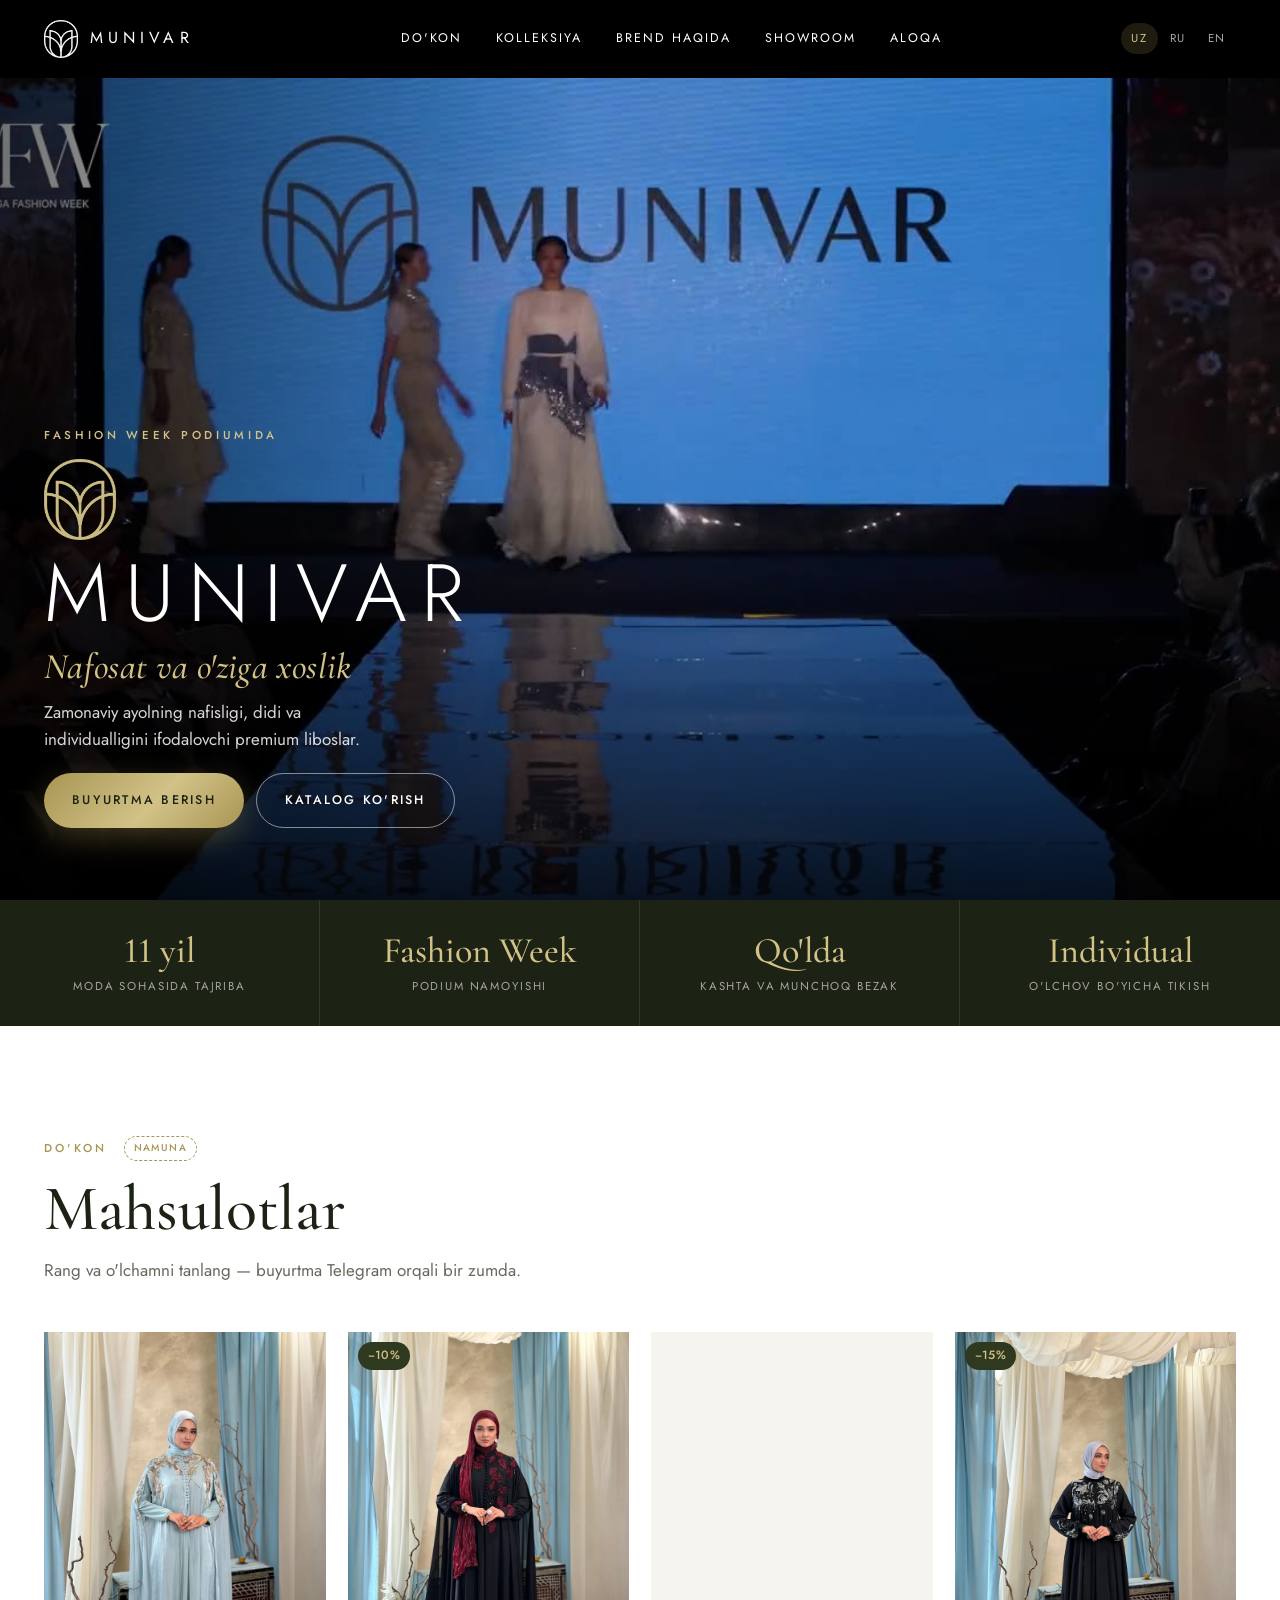
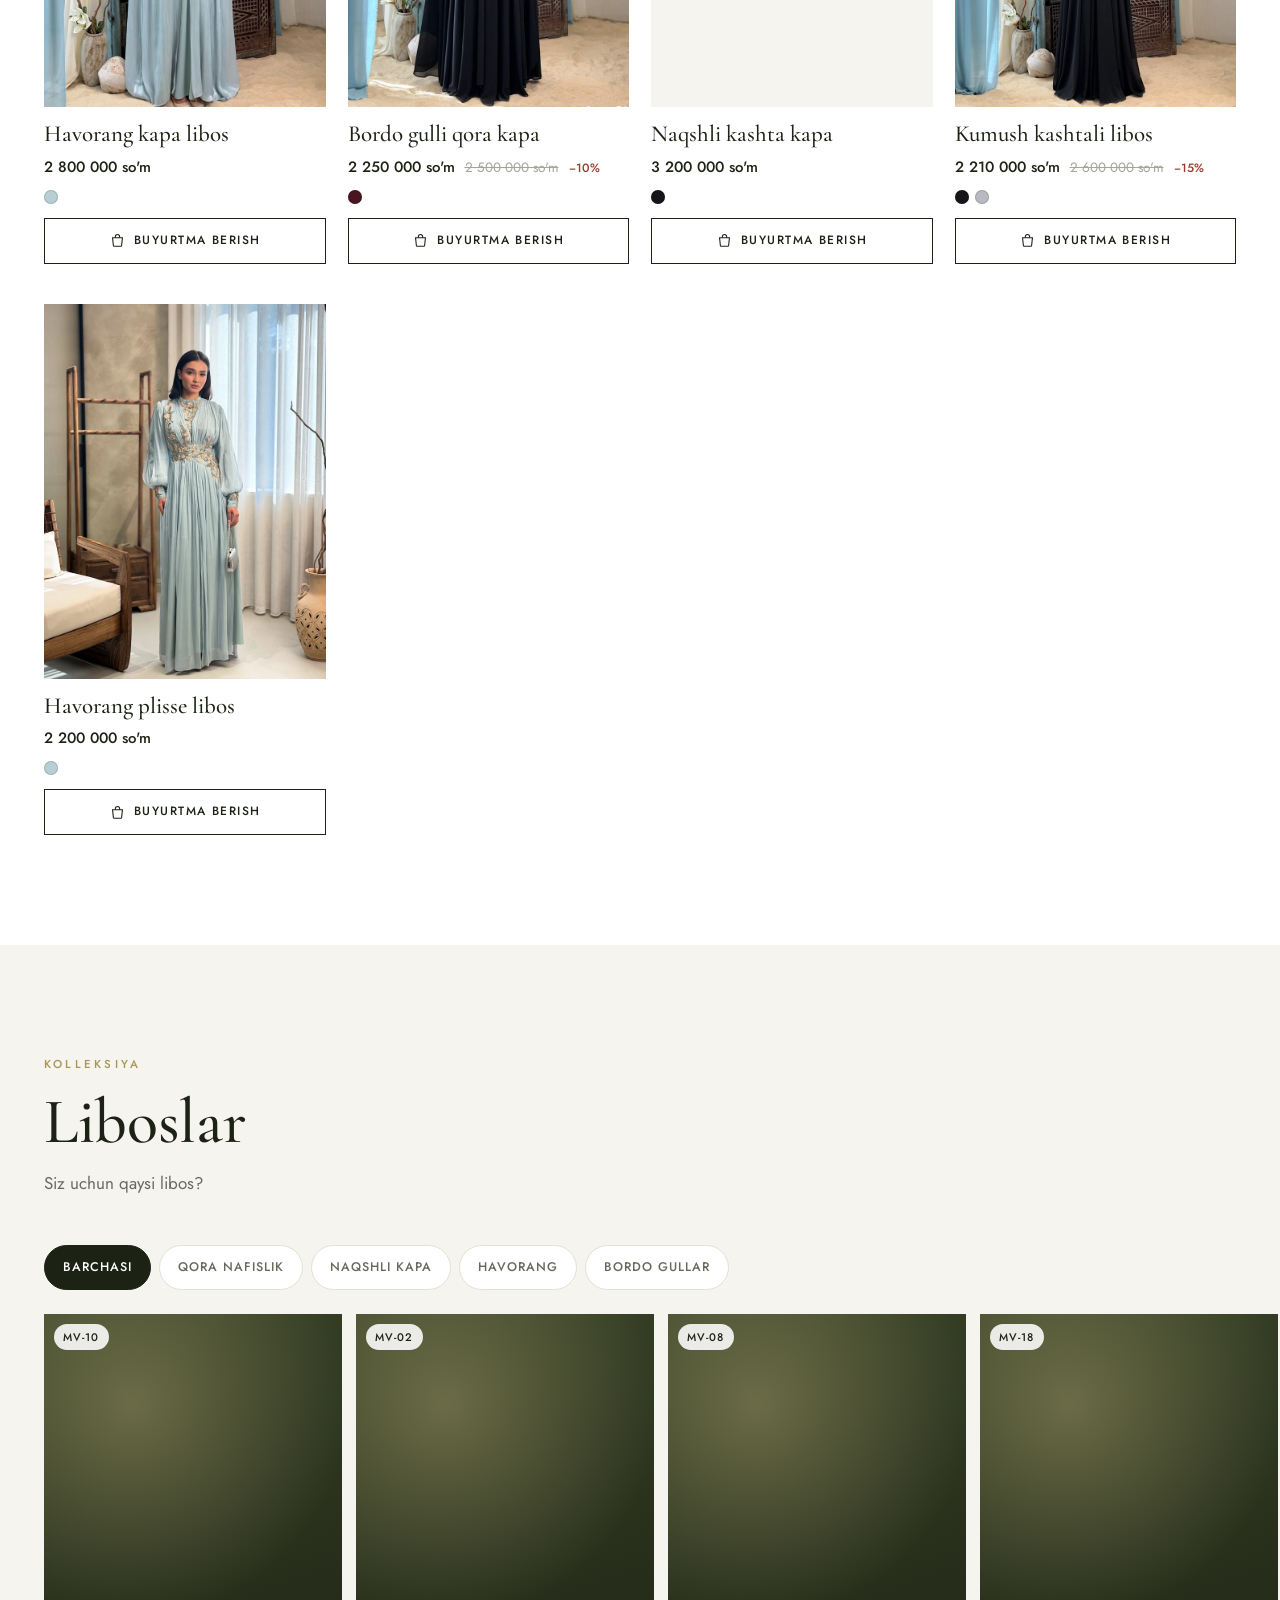
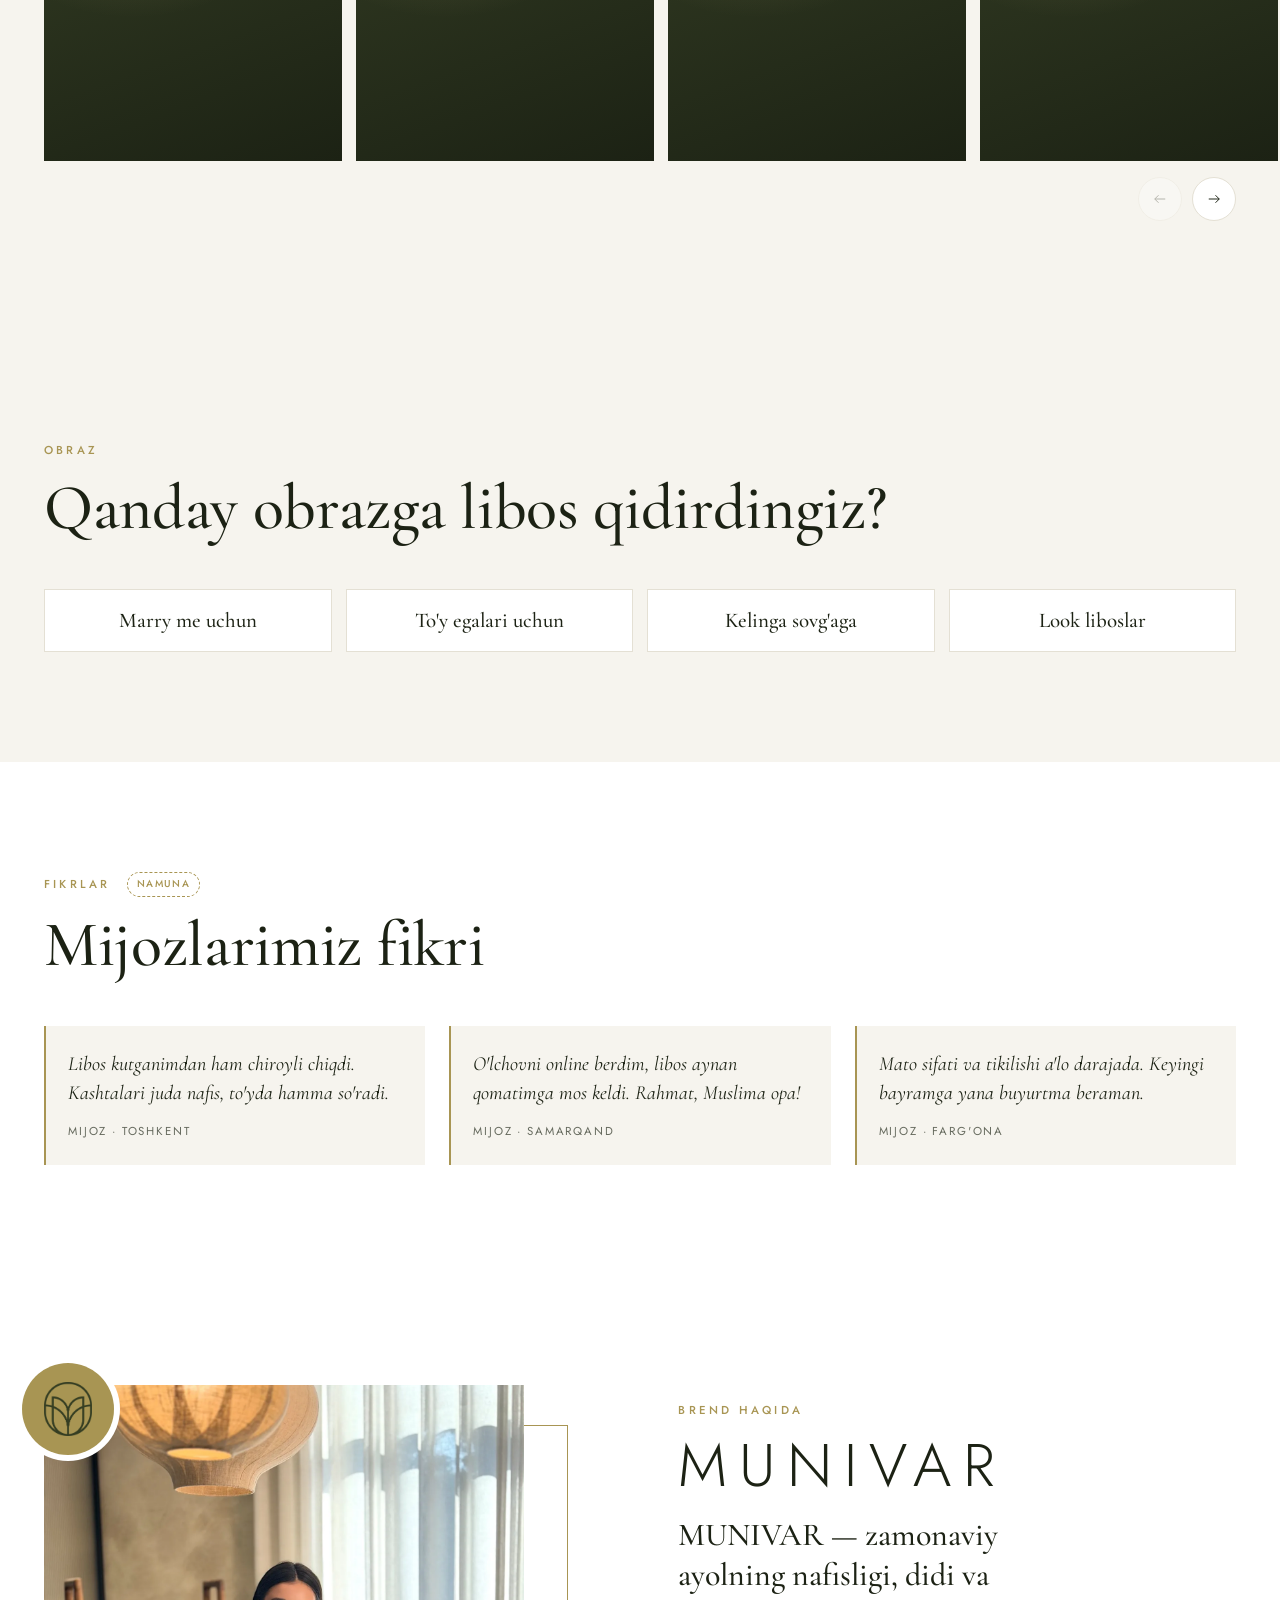
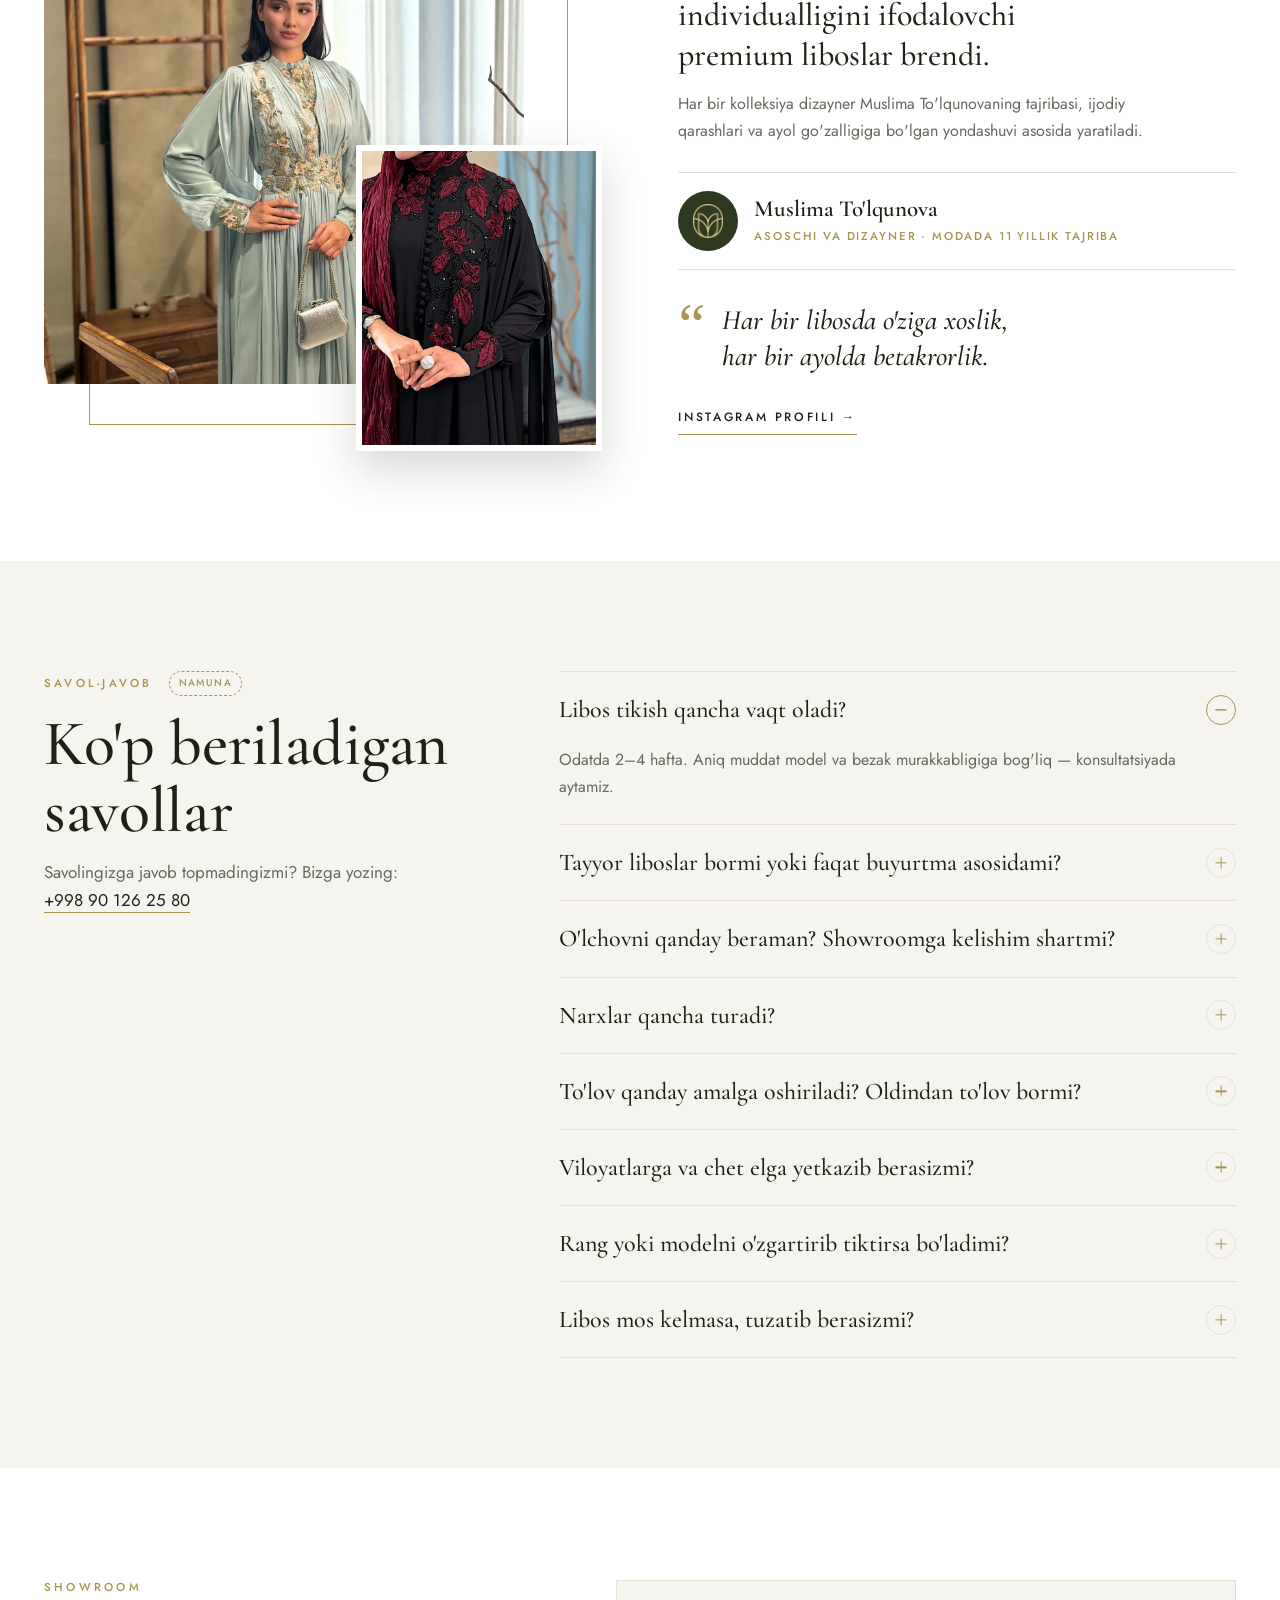
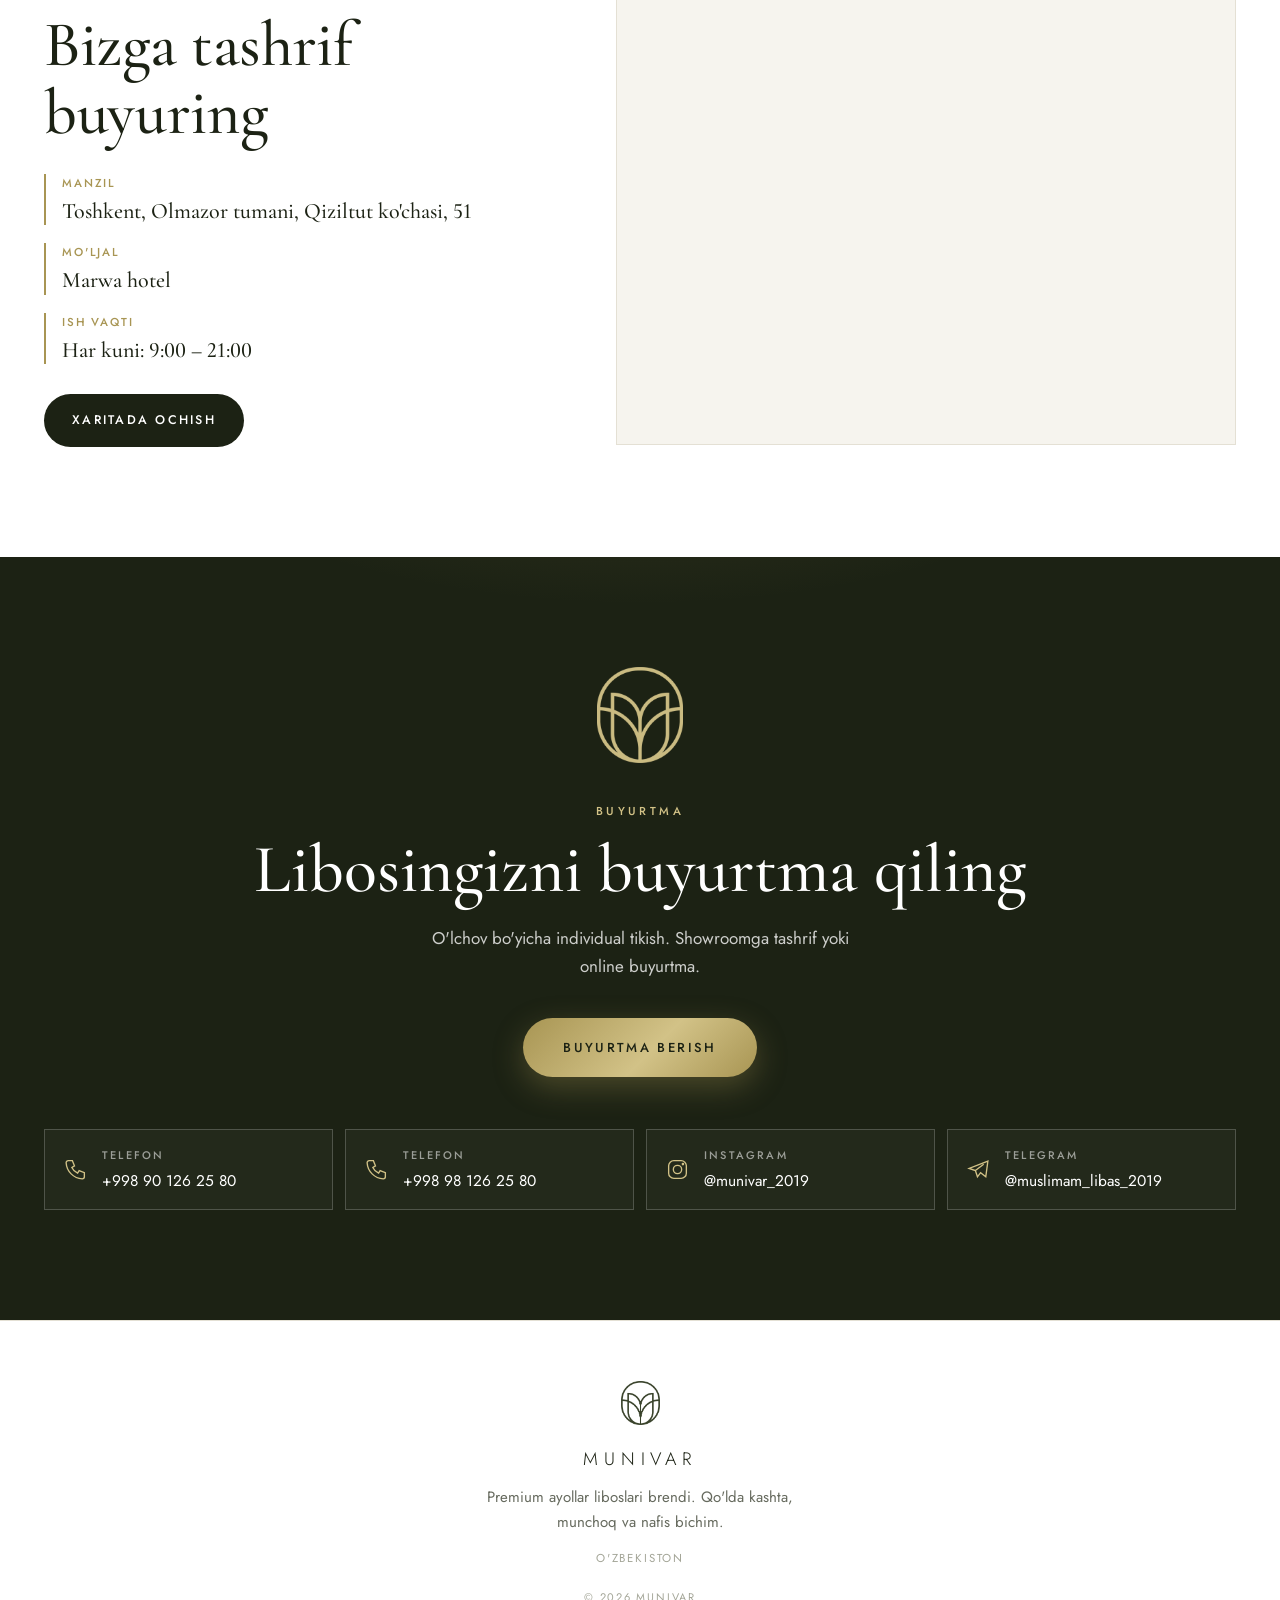
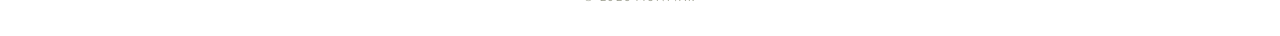
==== commit 2aca99f1: "Apply client feedback: order form questions, looks section, catalogue button - Request modal becomes" ====
--- a/index.html
+++ b/index.html
@@ -9,18 +9,18 @@
 <meta name="author" content="MUNIVAR">
 <meta name="robots" content="index, follow, max-image-preview:large">
 <meta name="theme-color" content="#1c2214">
-<link rel="canonical" href="https://munivar.uz/">
-<link rel="alternate" hreflang="uz" href="https://munivar.uz/?lang=uz">
-<link rel="alternate" hreflang="ru" href="https://munivar.uz/?lang=ru">
-<link rel="alternate" hreflang="en" href="https://munivar.uz/?lang=en">
-<link rel="alternate" hreflang="x-default" href="https://munivar.uz/">
+<link rel="canonical" href="https://shohjahon99.github.io/munivar/">
+<link rel="alternate" hreflang="uz" href="https://shohjahon99.github.io/munivar/?lang=uz">
+<link rel="alternate" hreflang="ru" href="https://shohjahon99.github.io/munivar/?lang=ru">
+<link rel="alternate" hreflang="en" href="https://shohjahon99.github.io/munivar/?lang=en">
+<link rel="alternate" hreflang="x-default" href="https://shohjahon99.github.io/munivar/">
 
 <meta property="og:type" content="website">
 <meta property="og:site_name" content="MUNIVAR">
-<meta property="og:url" content="https://munivar.uz/">
+<meta property="og:url" content="https://shohjahon99.github.io/munivar/">
 <meta property="og:title" content="MUNIVAR — premium ayollar liboslari">
 <meta property="og:description" content="Nafosat va o'ziga xoslik. Kechki liboslar, kapa va kashtali liboslar — rang va o'lchamni tanlab, Telegram orqali buyurtma bering.">
-<meta property="og:image" content="https://munivar.uz/media/brand/og-image.jpg">
+<meta property="og:image" content="https://shohjahon99.github.io/munivar/media/brand/og-image.jpg">
 <meta property="og:image:width" content="1200">
 <meta property="og:image:height" content="630">
 <meta property="og:locale" content="uz_UZ">
@@ -28,7 +28,7 @@
 <meta property="og:locale:alternate" content="en_US">
 <meta name="twitter:card" content="summary_large_image">
 <meta name="twitter:title" content="MUNIVAR — premium ayollar liboslari">
-<meta name="twitter:image" content="https://munivar.uz/media/brand/og-image.jpg">
+<meta name="twitter:image" content="https://shohjahon99.github.io/munivar/media/brand/og-image.jpg">
 
 <link rel="icon" type="image/png" sizes="32x32" href="media/brand/favicon-32.png">
 <link rel="apple-touch-icon" href="media/brand/apple-touch-icon.png">
@@ -38,12 +38,12 @@
 {
   "@context": "https://schema.org",
   "@type": "ClothingStore",
-  "@id": "https://munivar.uz/#store",
+  "@id": "https://shohjahon99.github.io/munivar/#store",
   "name": "MUNIVAR",
   "description": "Premium ayollar liboslari brendi. Kechki liboslar, kapa va kashtali liboslar, o'lchov bo'yicha tikish.",
-  "url": "https://munivar.uz/",
-  "logo": "https://munivar.uz/media/brand/icon-512.png",
-  "image": "https://munivar.uz/media/brand/og-image.jpg",
+  "url": "https://shohjahon99.github.io/munivar/",
+  "logo": "https://shohjahon99.github.io/munivar/media/brand/icon-512.png",
+  "image": "https://shohjahon99.github.io/munivar/media/brand/og-image.jpg",
   "telephone": ["+998901262580", "+998981262580"],
   "address": {
     "@type": "PostalAddress",
--- a/assets/style.css
+++ b/assets/style.css
@@ -470,3 +470,10 @@
 .pcard__body{flex:1;display:flex;flex-direction:column}
 .pcard__buy{margin-top:auto}
 .pcard__body > :nth-last-child(2){margin-bottom:14px}
+
+/* "Qanday obrazga libos qidirdingiz?" — bosiladigan tugmalar */
+.occasions li{padding:0;border:0;background:none}
+.occ{display:block;width:100%;padding:18px 14px;text-align:center;background:var(--paper);border:1px solid var(--line);font-family:var(--serif);font-size:21px;font-weight:500;line-height:1.2;color:var(--ink);transition:border-color .3s,color .3s,background .3s}
+.occ:hover,.occ:focus-visible{border-color:var(--gold);color:var(--gold);outline:none}
+@media (min-width:760px){.occasions{grid-template-columns:repeat(4,1fr)}}
+.field__select{appearance:none;-webkit-appearance:none;cursor:pointer;background-image:linear-gradient(45deg,transparent 50%,var(--soft) 50%),linear-gradient(135deg,var(--soft) 50%,transparent 50%);background-position:calc(100% - 12px) 55%,calc(100% - 7px) 55%;background-size:5px 5px,5px 5px;background-repeat:no-repeat;padding-right:24px}
